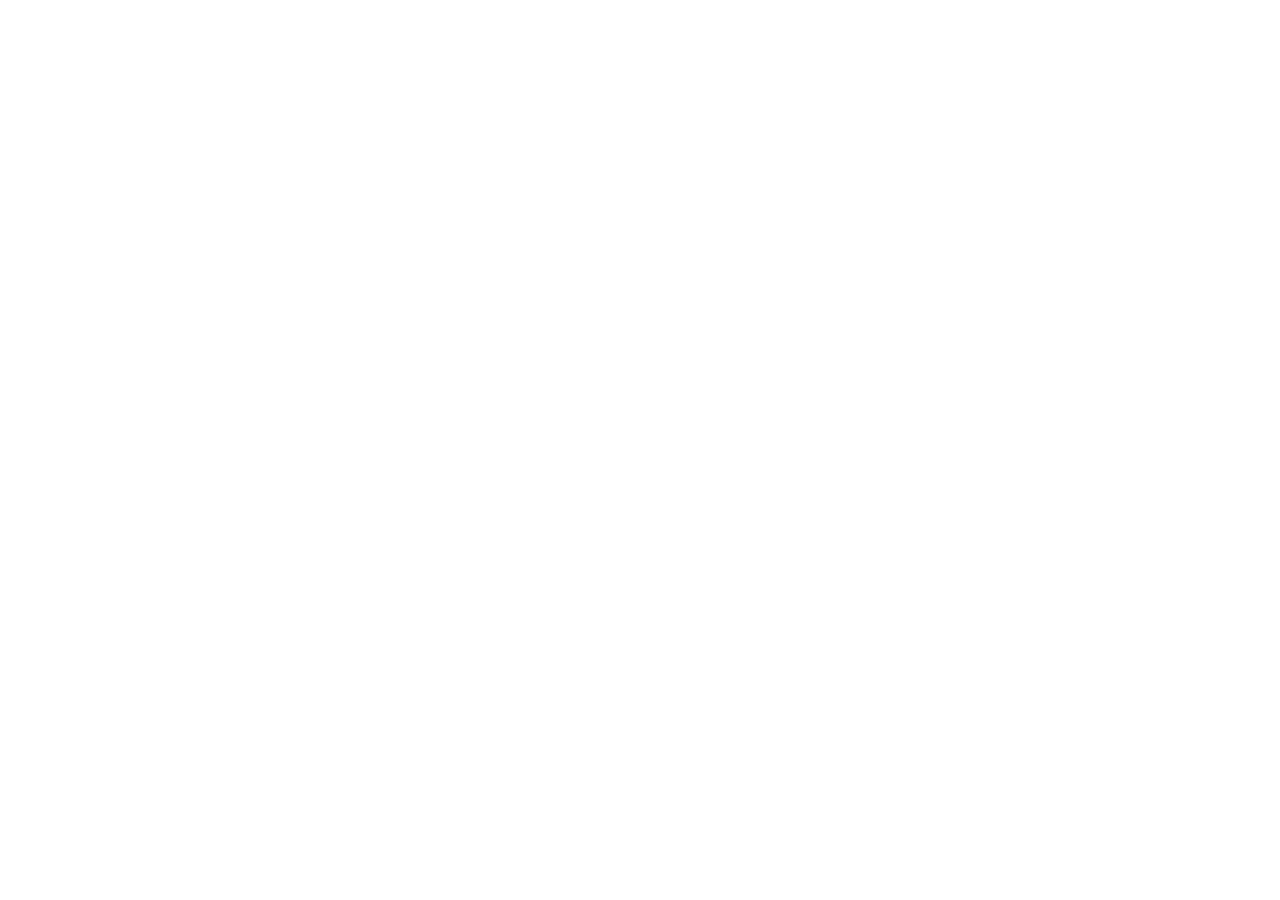
==== index.html @ 04c411e3 "fix map" ====
<!DOCTYPE html>
<html lang="fr">
  <head>
    <meta charset="utf-8" />
    <title>Simon Bernard | Pro</title>
    <meta name="description" content="Développeur fullstack" />
    <base href="https://simonbe94.github.io/pro/">    <meta name="viewport" content="width=device-width, initial-scale=1" />
    <link rel="icon" type="image/x-icon" href="favicon.ico" />
    <script src="https://maps.googleapis.com/maps/api/js?key=AIzaSyAAKLTeJOnmXxrXXEyYRirACzfYCrlgFrE&region=FR"></script>
  <link rel="stylesheet" href="styles.271c664fe2bf1aeb9c3e.css"></head>
  <body>
    <app-root></app-root>
  <script src="runtime-es2015.c9afb3256f2870e161de.js" type="module"></script><script src="runtime-es5.c9afb3256f2870e161de.js" nomodule defer></script><script src="polyfills-es5.85204f140cfdf7a36e0f.js" nomodule defer></script><script src="polyfills-es2015.4d3d5368690e354bde65.js" type="module"></script><script src="main-es2015.d804cc085b62e31d1607.js" type="module"></script><script src="main-es5.d804cc085b62e31d1607.js" nomodule defer></script></body>
</html>
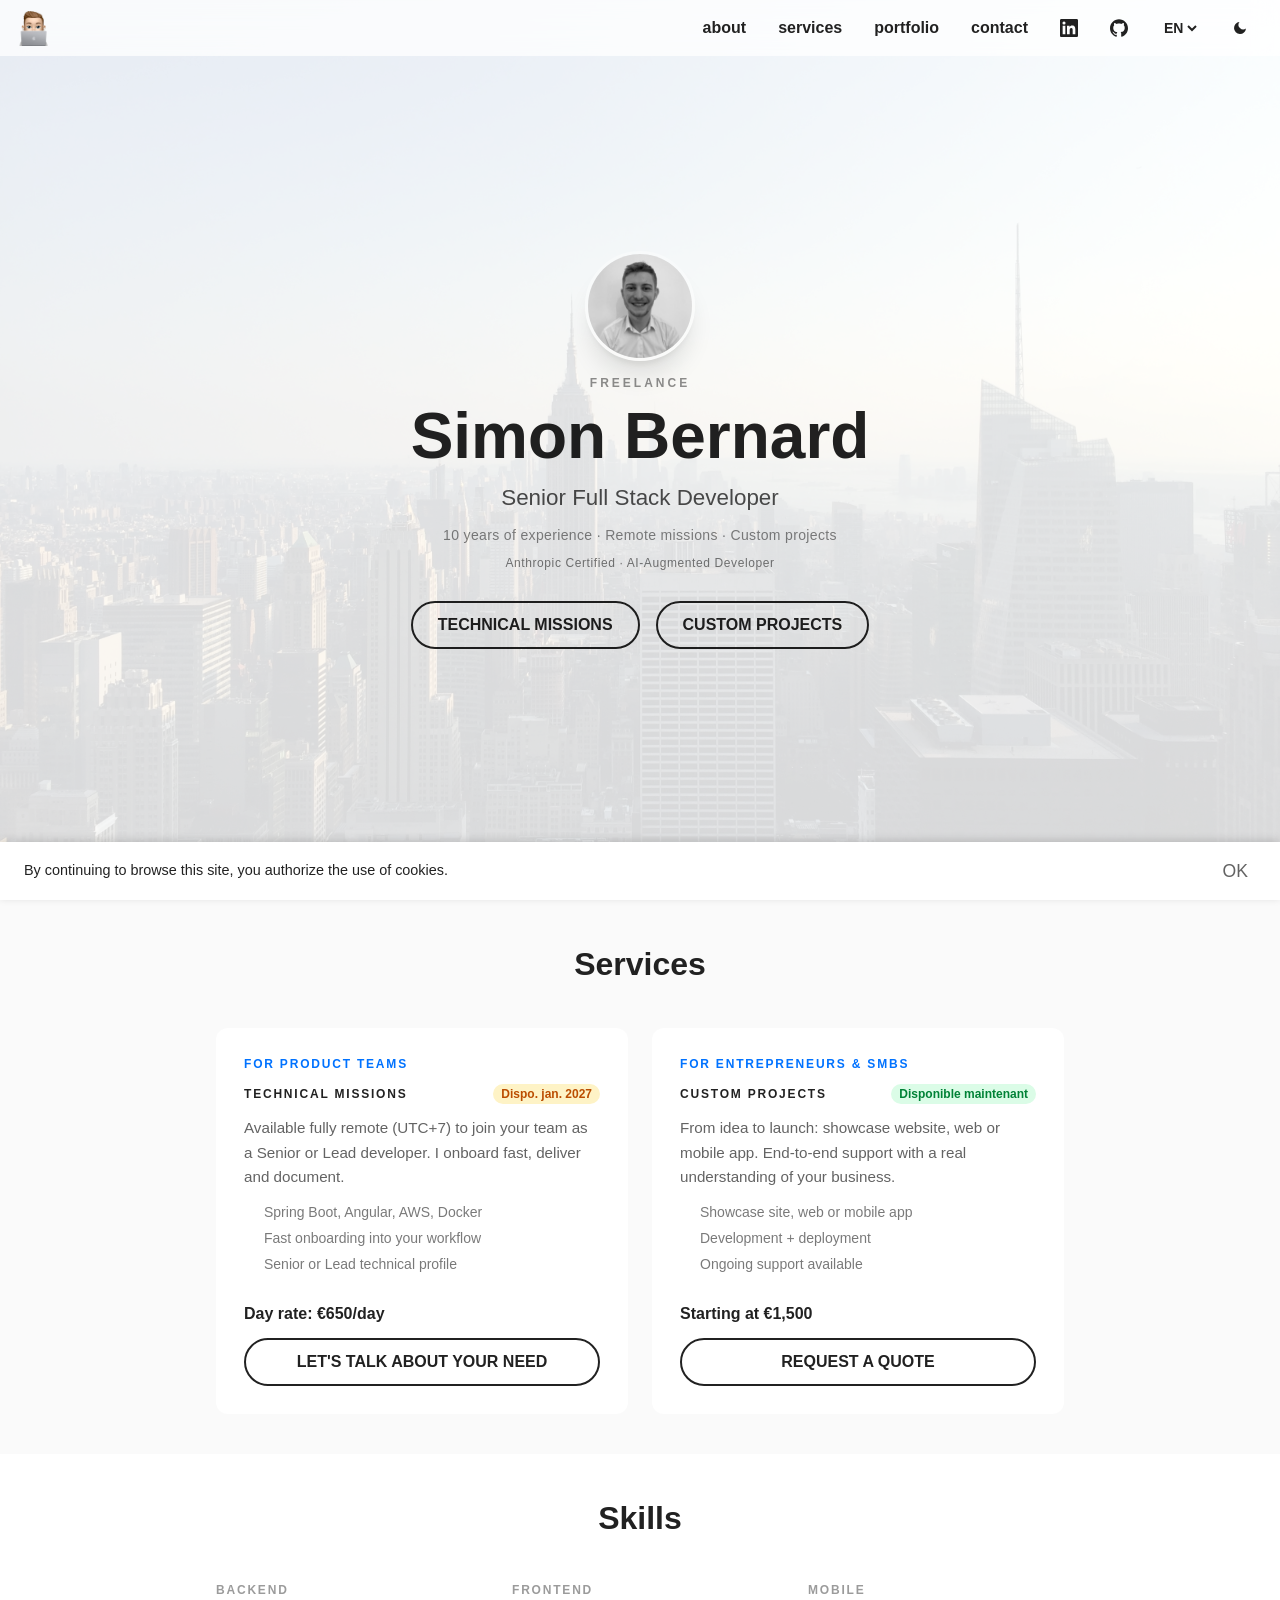
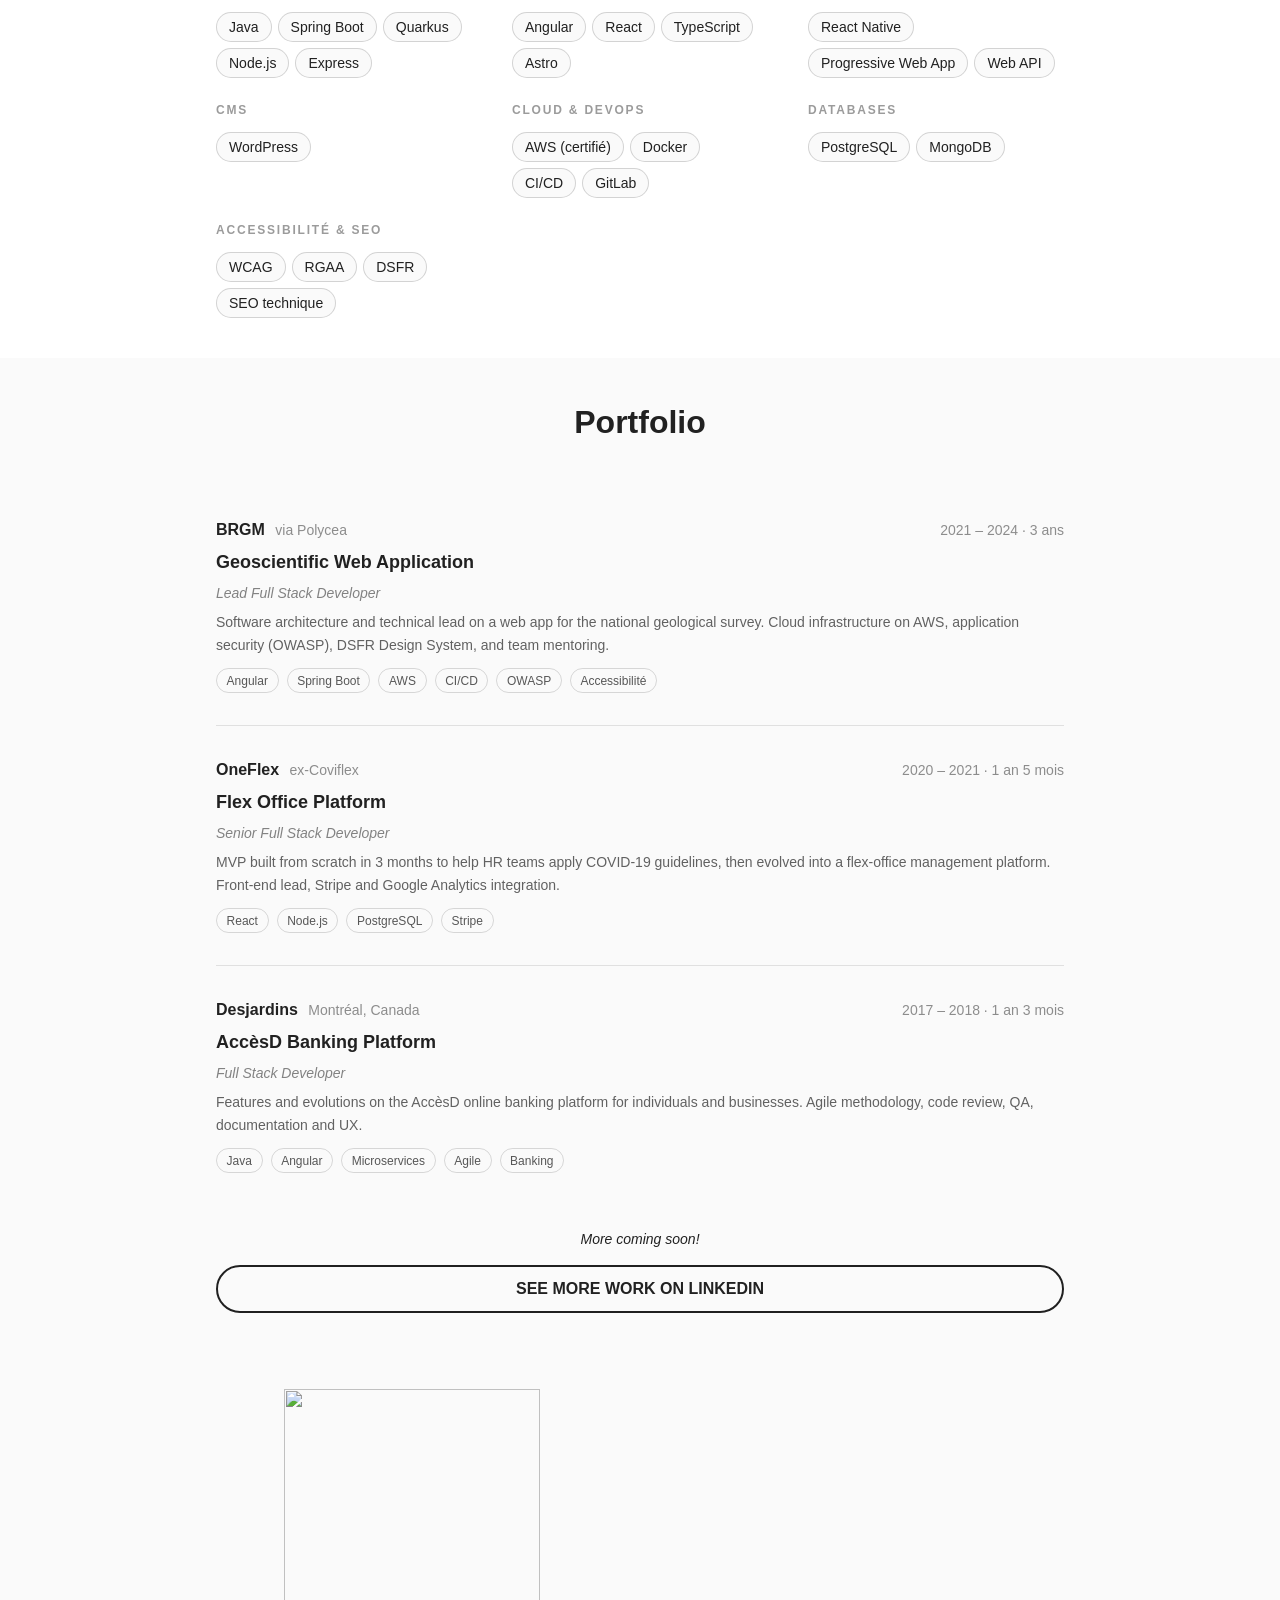
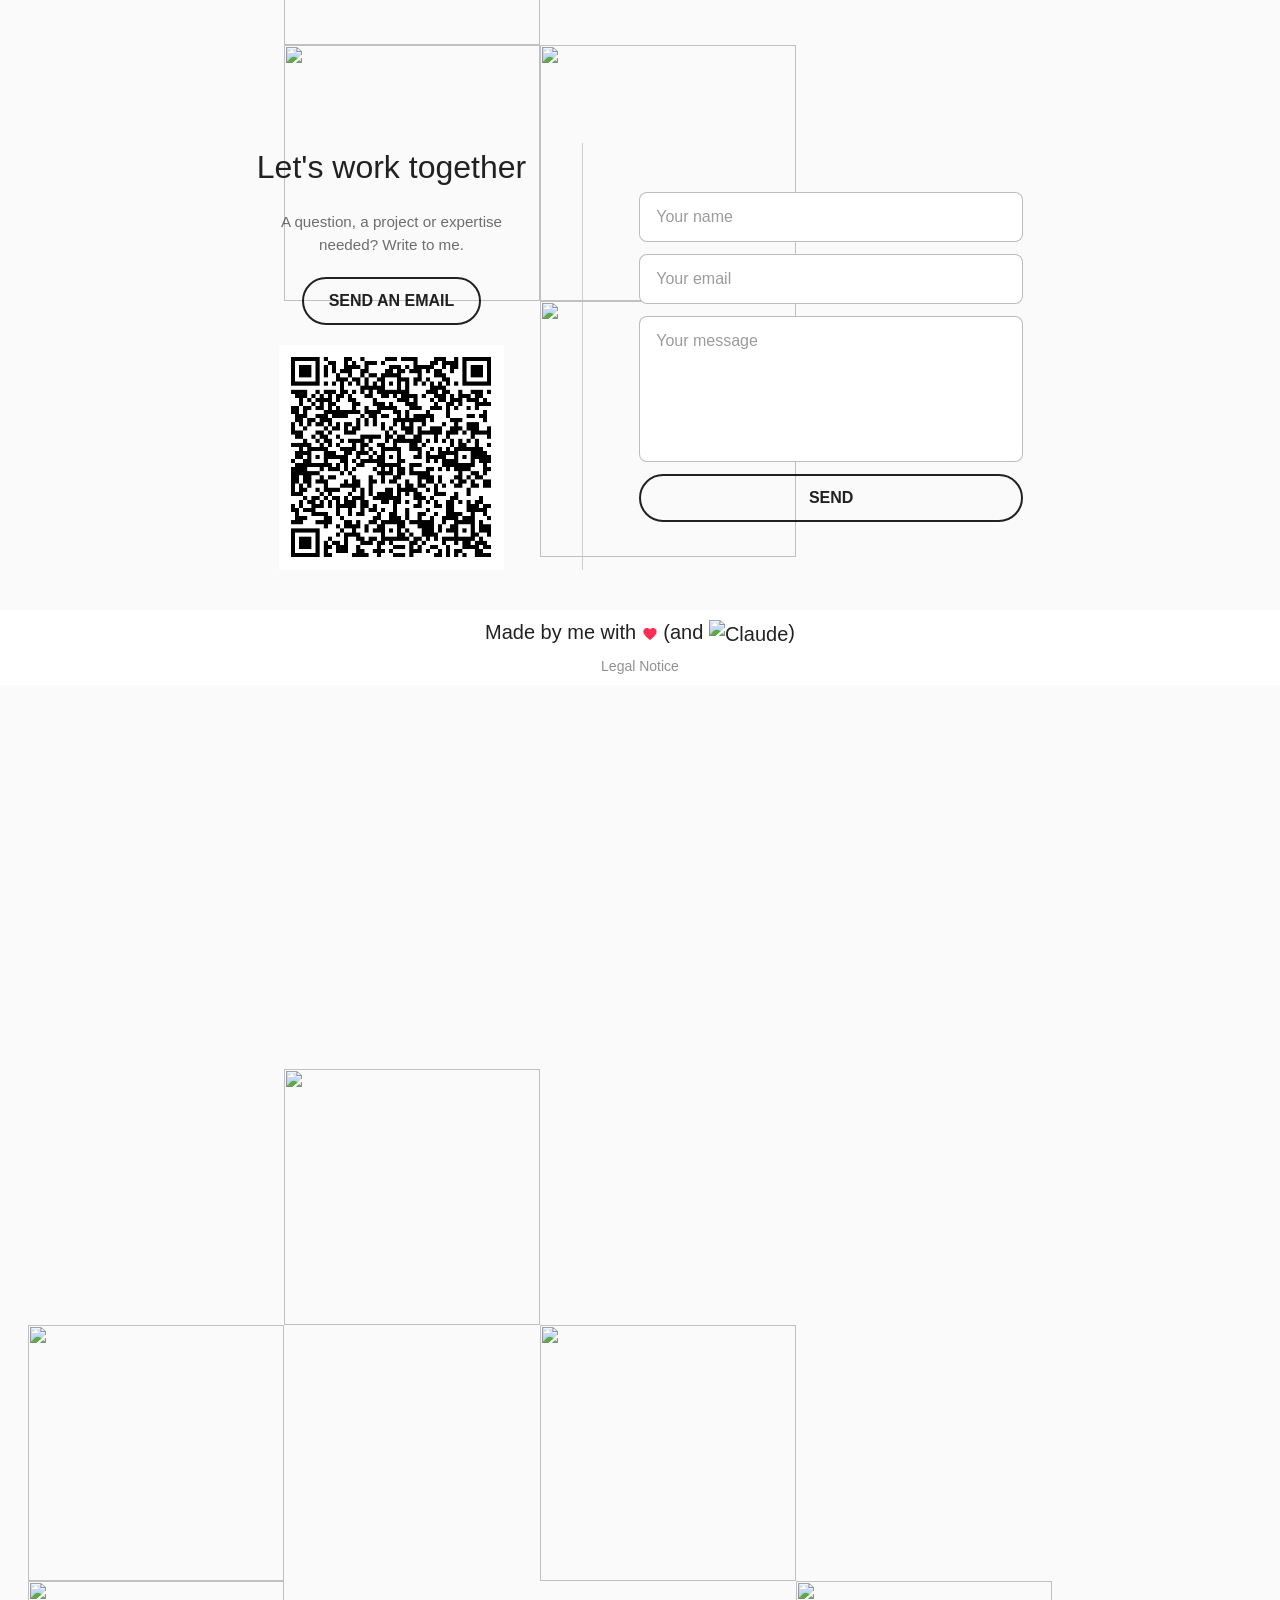
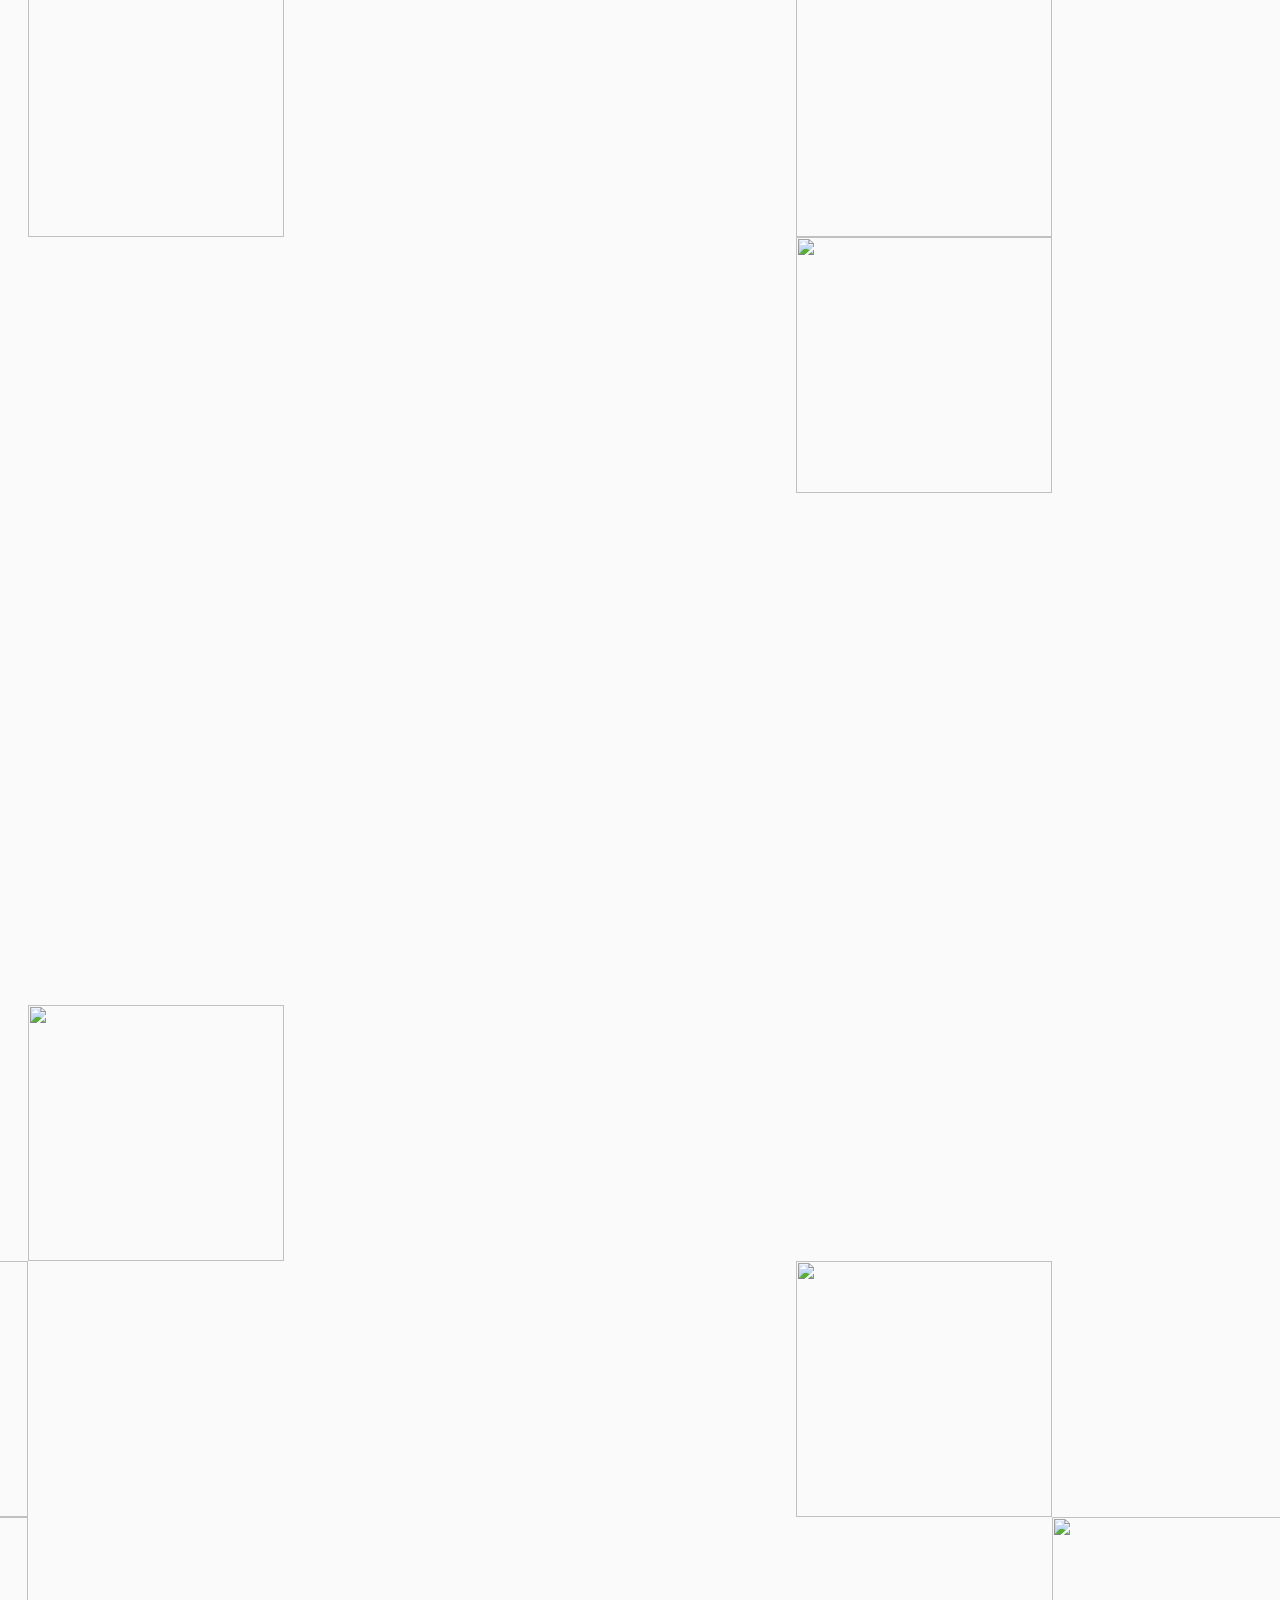
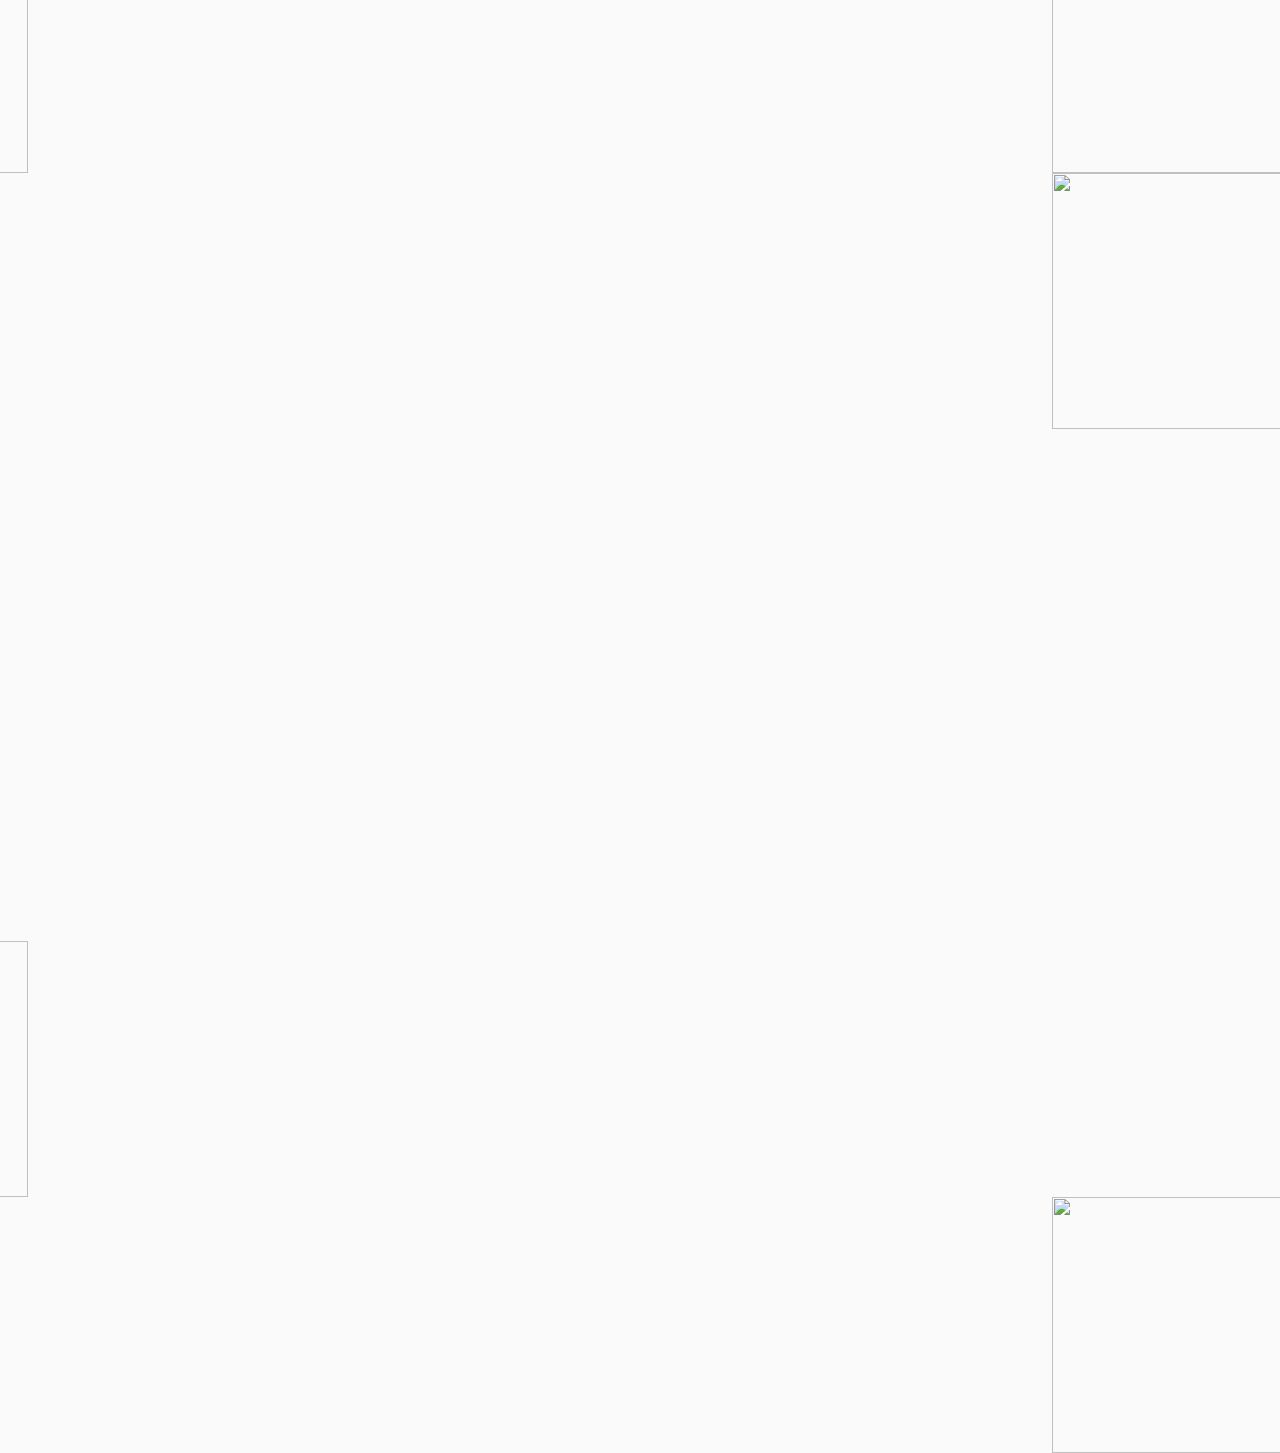
==== commit c0fd1fa3: "New version <3" ====
--- a/index.html
+++ b/index.html
@@ -1,14 +1,147 @@
-<!DOCTYPE html>
-<html lang="fr">
-  <head>
-    <meta charset="utf-8" />
-    <title>Simon Bernard | Pro</title>
-    <meta name="description" content="Développeur fullstack" />
-    <base href="https://simonbe94.github.io/pro/">    <meta name="viewport" content="width=device-width, initial-scale=1" />
-    <link rel="icon" type="image/x-icon" href="favicon.ico" />
-    <script src="https://maps.googleapis.com/maps/api/js?key=AIzaSyAAKLTeJOnmXxrXXEyYRirACzfYCrlgFrE&region=FR"></script>
-  <link rel="stylesheet" href="styles.271c664fe2bf1aeb9c3e.css"></head>
-  <body>
-    <app-root></app-root>
-  <script src="runtime-es2015.c9afb3256f2870e161de.js" type="module"></script><script src="runtime-es5.c9afb3256f2870e161de.js" nomodule defer></script><script src="polyfills-es5.85204f140cfdf7a36e0f.js" nomodule defer></script><script src="polyfills-es2015.4d3d5368690e354bde65.js" type="module"></script><script src="main-es2015.d804cc085b62e31d1607.js" type="module"></script><script src="main-es5.d804cc085b62e31d1607.js" nomodule defer></script></body>
-</html>
+<!DOCTYPE html><html lang="fr" data-theme="light"> <head><meta charset="UTF-8"><meta name="viewport" content="width=device-width, initial-scale=1"><link rel="icon" href="/me.png"><meta name="generator" content="Astro v6.1.8"><meta name="description" content="Simon Bernard — Développeur Full Stack Senior freelance. 10 ans d'expérience. Missions remote pour équipes produit et projets sur mesure pour TPE/PME."><meta name="keywords" content="développeur freelance, full stack, remote, Spring Boot, Angular, AWS, React, Node.js"><meta property="og:title" content="Simon Bernard — Développeur Full Stack Senior"><meta property="og:description" content="Missions techniques remote & projets sur mesure. 10 ans d'expérience."><meta property="og:type" content="website"><meta property="og:url" content="https://simnbernard.github.io"><meta property="og:image" content="https://simnbernard.github.io/og.png"><meta name="twitter:card" content="summary_large_image"><meta name="twitter:title" content="Simon Bernard — Développeur Full Stack Senior"><meta name="twitter:description" content="Missions techniques remote & projets sur mesure. 10 ans d'expérience."><meta name="twitter:image" content="https://simnbernard.github.io/og.png"><meta name="theme-color" content="#ffffff" media="(prefers-color-scheme: light)"><meta name="theme-color" content="#191919" media="(prefers-color-scheme: dark)"><link rel="canonical" href="https://simnbernard.github.io"><title>Simon Bernard — Développeur Full Stack Senior</title><link rel="preconnect" href="https://unpkg.com" crossorigin><link rel="preconnect" href="https://basemaps.cartocdn.com" crossorigin><link rel="preload" as="image" href="/img/bg-fr.jpeg" fetchpriority="high"><link rel="stylesheet" href="https://unpkg.com/leaflet@1.9.4/dist/leaflet.css"><script>
+      // Apply theme before first paint to avoid flash
+      (function () {
+        const saved = localStorage.getItem('theme');
+        const theme = saved || (window.matchMedia('(prefers-color-scheme: dark)').matches ? 'dark' : 'light');
+        document.documentElement.setAttribute('data-theme', theme);
+      })();
+    </script><link rel="stylesheet" href="/_astro/Footer.fmpgbMT5.css">
+<style>.hero-section[data-astro-cid-nlow4r3u]{width:100%;height:100vh;min-height:500px;background:url(/img/bg-fr.jpeg) no-repeat center center / cover}.bg-overlay[data-astro-cid-nlow4r3u]{background-color:#ffffffd6}[data-theme=dark] .bg-overlay[data-astro-cid-nlow4r3u]{background-color:#000000d6}[data-theme=pink] .bg-overlay[data-astro-cid-nlow4r3u]{background-color:#ff4081a6}.hero-name[data-astro-cid-nlow4r3u]{font-size:clamp(2.5rem,6vw,4rem);font-weight:700;line-height:1.1}.hero-title[data-astro-cid-nlow4r3u]{font-size:clamp(1.1rem,2.5vw,1.4rem)}.badge[data-astro-cid-gd3sksvt]{border:1.5px solid color-mix(in srgb,var(--color-text) 18%,transparent);transition:border-color .2s,color .2s}.badge[data-astro-cid-gd3sksvt]:hover{border-color:#0072ff;color:#0072ff}[data-theme=dark] .badge[data-astro-cid-gd3sksvt]:hover{border-color:#5cc8ff;color:#5cc8ff}.proj-row[data-astro-cid-vgdjpaah]{border-top:1px solid color-mix(in srgb,var(--color-text) 12%,transparent)}.proj-tag[data-astro-cid-vgdjpaah]{display:inline-block;padding:.15rem .6rem;border-radius:999px;font-size:.75rem;font-weight:500;border:1px solid color-mix(in srgb,var(--color-text) 22%,transparent);opacity:.75}.contact-input[data-astro-cid-sf65xnmu]{background-color:var(--color-secondary-bg);color:var(--color-text);border:1.5px solid color-mix(in srgb,var(--color-text) 30%,transparent);border-radius:.5rem;padding:.75rem 1rem;font-size:1rem;width:100%;transition:border-color .2s}.contact-input[data-astro-cid-sf65xnmu]:focus{outline:none;border-color:#0072ff}.contact-input[data-astro-cid-sf65xnmu]::placeholder{color:color-mix(in srgb,var(--color-text) 45%,transparent)}.separator[data-astro-cid-sf65xnmu]{background-color:color-mix(in srgb,var(--color-text) 20%,transparent)}.contact-subtitle[data-astro-cid-sf65xnmu]{margin:0;opacity:.65;font-size:.95rem;text-align:center;max-width:260px}.to-top-button[data-astro-cid-73562bqz]{display:none;position:fixed;bottom:50px;right:50px;width:50px;height:50px;padding:0;align-items:center;justify-content:center;z-index:999}.scroll-reveal{opacity:0;transform:translateY(22px);transition:opacity .5s ease,transform .5s ease}.scroll-reveal--visible{opacity:1;transform:translateY(0)}.scroll-reveal-delay-1{transition-delay:.08s}.scroll-reveal-delay-2{transition-delay:.16s}.scroll-reveal-delay-3{transition-delay:.24s}.scroll-reveal-delay-4{transition-delay:.32s}#cookie-banner[data-astro-cid-fzbxxtek]{position:fixed;bottom:0;left:0;right:0;background-color:var(--color-secondary-bg);color:var(--color-text);padding:12px 24px;display:flex;align-items:center;justify-content:space-between;gap:16px;z-index:200;box-shadow:0 -2px 8px #00000026;font-size:.9rem}#cookie-banner[data-astro-cid-fzbxxtek] p[data-astro-cid-fzbxxtek]{margin:0}#cookie-accept[data-astro-cid-fzbxxtek]{background:none;border:none;color:var(--color-text);cursor:pointer;font-size:1.1rem;flex-shrink:0;padding:4px 8px;opacity:.7;transition:opacity .15s}#cookie-accept[data-astro-cid-fzbxxtek]:hover{opacity:1}
+</style></head> <body>  <nav class="navbar-blur absolute top-0 left-0 right-0 z-50 px-4 py-2" data-astro-cid-5blmo7yk> <div class="flex flex-wrap items-center justify-between" data-astro-cid-5blmo7yk> <a href="/" class="inline-flex shrink-0" aria-label="Home" data-astro-cid-5blmo7yk> <img src="/me.png" width="35" height="35" alt="Logo" loading="lazy" data-astro-cid-5blmo7yk> </a> <div class="desktop-menu" style="display: none;" data-astro-cid-5blmo7yk> <ul class="flex flex-row items-center list-none m-0 p-0" data-astro-cid-5blmo7yk> <li data-astro-cid-5blmo7yk><a href="#about" class="nav-link" data-astro-cid-5blmo7yk><strong data-i18n="a" data-astro-cid-5blmo7yk>à propos</strong></a></li> <li data-astro-cid-5blmo7yk><a href="#services" class="nav-link" data-astro-cid-5blmo7yk><strong data-i18n="s" data-astro-cid-5blmo7yk>services</strong></a></li> <li data-astro-cid-5blmo7yk><a href="#realisations" class="nav-link" data-astro-cid-5blmo7yk><strong data-i18n="po" data-astro-cid-5blmo7yk>réalisations</strong></a></li> <li data-astro-cid-5blmo7yk><a href="#contact" class="nav-link" data-astro-cid-5blmo7yk><strong data-i18n="c" data-astro-cid-5blmo7yk>contact</strong></a></li> <li data-astro-cid-5blmo7yk> <a href="https://www.linkedin.com/in/simnbernard/" target="_blank" rel="noopener noreferrer" class="nav-link" title="LinkedIn" aria-label="LinkedIn" data-astro-cid-5blmo7yk> <svg width="18" height="18" viewBox="0 0 24 24" fill="currentColor" data-astro-cid-5blmo7yk> <path d="M20.447 20.452h-3.554v-5.569c0-1.328-.027-3.037-1.852-3.037-1.853 0-2.136 1.445-2.136 2.939v5.667H9.351V9h3.414v1.561h.046c.477-.9 1.637-1.85 3.37-1.85 3.601 0 4.267 2.37 4.267 5.455v6.286zM5.337 7.433a2.062 2.062 0 01-2.063-2.065 2.064 2.064 0 112.063 2.065zm1.782 13.019H3.555V9h3.564v11.452zM22.225 0H1.771C.792 0 0 .774 0 1.729v20.542C0 23.227.792 24 1.771 24h20.451C23.2 24 24 23.227 24 22.271V1.729C24 .774 23.2 0 22.222 0h.003z" data-astro-cid-5blmo7yk></path> </svg> </a> </li> <li data-astro-cid-5blmo7yk> <a href="https://github.com/simnbernard" target="_blank" rel="noopener noreferrer" class="nav-link" title="GitHub" aria-label="GitHub" data-astro-cid-5blmo7yk> <svg width="18" height="18" viewBox="0 0 24 24" fill="currentColor" data-astro-cid-5blmo7yk> <path d="M12 .297c-6.63 0-12 5.373-12 12 0 5.303 3.438 9.8 8.205 11.385.6.113.82-.258.82-.577 0-.285-.01-1.04-.015-2.04-3.338.724-4.042-1.61-4.042-1.61C4.422 18.07 3.633 17.7 3.633 17.7c-1.087-.744.084-.729.084-.729 1.205.084 1.838 1.236 1.838 1.236 1.07 1.835 2.809 1.305 3.495.998.108-.776.417-1.305.76-1.605-2.665-.3-5.466-1.332-5.466-5.93 0-1.31.465-2.38 1.235-3.22-.135-.303-.54-1.523.105-3.176 0 0 1.005-.322 3.3 1.23.96-.267 1.98-.399 3-.405 1.02.006 2.04.138 3 .405 2.28-1.552 3.285-1.23 3.285-1.23.645 1.653.24 2.873.12 3.176.765.84 1.23 1.91 1.23 3.22 0 4.61-2.805 5.625-5.475 5.92.42.36.81 1.096.81 2.22 0 1.606-.015 2.896-.015 3.286 0 .315.21.69.825.57C20.565 22.092 24 17.592 24 12.297c0-6.627-5.373-12-12-12" data-astro-cid-5blmo7yk></path> </svg> </a> </li> <li data-astro-cid-5blmo7yk> <div class="lang-select-wrap nav-link" data-i18n-title="cla" title="Changer la langue" data-astro-cid-5blmo7yk> <select id="lang-select-desktop" class="lang-select" aria-label="Changer la langue" data-astro-cid-5blmo7yk> <option value="fr" data-astro-cid-5blmo7yk>FR</option> <option value="en" data-astro-cid-5blmo7yk>EN</option> <!-- <option value="th">TH</option> --> </select> </div> </li> <li data-astro-cid-5blmo7yk> <button class="nav-link" onclick="window.toggleTheme()" data-i18n-title="ct" title="Changer le thème" data-astro-cid-5blmo7yk> <span id="icon-moon" data-astro-cid-5blmo7yk> <svg width="16" height="16" viewBox="0 0 24 24" fill="currentColor" data-astro-cid-5blmo7yk><path d="M21 12.79A9 9 0 1111.21 3 7 7 0 0021 12.79z" data-astro-cid-5blmo7yk></path></svg> </span> <span id="icon-sun" style="display:none;" data-astro-cid-5blmo7yk> <svg width="16" height="16" viewBox="0 0 24 24" fill="none" stroke="currentColor" stroke-width="2" data-astro-cid-5blmo7yk> <circle cx="12" cy="12" r="5" data-astro-cid-5blmo7yk></circle><line x1="12" y1="1" x2="12" y2="3" data-astro-cid-5blmo7yk></line><line x1="12" y1="21" x2="12" y2="23" data-astro-cid-5blmo7yk></line> <line x1="4.22" y1="4.22" x2="5.64" y2="5.64" data-astro-cid-5blmo7yk></line><line x1="18.36" y1="18.36" x2="19.78" y2="19.78" data-astro-cid-5blmo7yk></line> <line x1="1" y1="12" x2="3" y2="12" data-astro-cid-5blmo7yk></line><line x1="21" y1="12" x2="23" y2="12" data-astro-cid-5blmo7yk></line> <line x1="4.22" y1="19.78" x2="5.64" y2="18.36" data-astro-cid-5blmo7yk></line><line x1="18.36" y1="5.64" x2="19.78" y2="4.22" data-astro-cid-5blmo7yk></line> </svg> </span> </button> </li> </ul> </div> <button id="hamburger" class="hamburger-btn mobile-only" type="button" aria-label="Menu" aria-expanded="false" aria-controls="mobile-menu" data-astro-cid-5blmo7yk> <div class="hamburger-icon" data-astro-cid-5blmo7yk> <span class="bar" data-astro-cid-5blmo7yk></span> <span class="bar" data-astro-cid-5blmo7yk></span> <span class="bar" data-astro-cid-5blmo7yk></span> </div> </button> </div> <div id="mobile-menu" class="mobile-only overflow-hidden" style="display: none;" data-astro-cid-5blmo7yk> <ul class="list-none m-0 p-0 text-center" data-astro-cid-5blmo7yk> <li data-astro-cid-5blmo7yk><a href="#about" class="nav-link" data-astro-cid-5blmo7yk><strong data-i18n="a" data-astro-cid-5blmo7yk>à propos</strong></a></li> <li data-astro-cid-5blmo7yk><a href="#services" class="nav-link" data-astro-cid-5blmo7yk><strong data-i18n="s" data-astro-cid-5blmo7yk>services</strong></a></li> <li data-astro-cid-5blmo7yk><a href="#realisations" class="nav-link" data-astro-cid-5blmo7yk><strong data-i18n="po" data-astro-cid-5blmo7yk>réalisations</strong></a></li> <li data-astro-cid-5blmo7yk><a href="#contact" class="nav-link" data-astro-cid-5blmo7yk><strong data-i18n="c" data-astro-cid-5blmo7yk>contact</strong></a></li> <li data-astro-cid-5blmo7yk> <a href="https://www.linkedin.com/in/simnbernard/" target="_blank" rel="noopener noreferrer" class="nav-link" data-astro-cid-5blmo7yk> <strong data-astro-cid-5blmo7yk>Linkedin</strong> </a> </li> <li data-astro-cid-5blmo7yk> <a href="https://github.com/simnbernard" target="_blank" rel="noopener noreferrer" class="nav-link" data-astro-cid-5blmo7yk> <strong data-astro-cid-5blmo7yk>Github</strong> </a> </li> <li data-astro-cid-5blmo7yk> <div class="nav-link mobile-lang" data-astro-cid-5blmo7yk> <strong data-i18n="cla" data-astro-cid-5blmo7yk>changer la langue</strong> <div class="lang-select-wrap" data-astro-cid-5blmo7yk> <select id="lang-select-mobile" class="lang-select" aria-label="Changer la langue" data-astro-cid-5blmo7yk> <option value="fr" data-astro-cid-5blmo7yk>FR</option> <option value="en" data-astro-cid-5blmo7yk>EN</option> <!-- <option value="th">TH</option> --> </select> </div> </div> </li> <li data-astro-cid-5blmo7yk> <button class="nav-link" onclick="window.toggleTheme()" data-i18n-title="ct" aria-label="Changer le thème" data-astro-cid-5blmo7yk> <strong data-i18n="ct" data-astro-cid-5blmo7yk>changer le thème</strong> </button> </li> </ul> </div> </nav>  <script type="module">const o=document.getElementById("hamburger"),l=document.getElementById("mobile-menu");o?.addEventListener("click",()=>{const e=o.classList.toggle("open");o.setAttribute("aria-expanded",String(e)),l&&(l.style.display=e?"block":"none")});l?.querySelectorAll("a[href]").forEach(e=>{e.href.includes("#")&&e.addEventListener("click",()=>{o?.classList.remove("open"),l&&(l.style.display="none")})});function c(e){const n=document.getElementById("icon-moon"),t=document.getElementById("icon-sun");n&&(n.style.display=e==="dark"?"none":"inline"),t&&(t.style.display=e==="dark"?"inline":"none")}document.addEventListener("themechange",e=>{c(e.detail.theme)});function d(e){const n=document.getElementById("lang-select-desktop"),t=document.getElementById("lang-select-mobile");n&&(n.value=e),t&&(t.value=e)}document.querySelectorAll(".lang-select").forEach(e=>{e.addEventListener("change",()=>{window.applyLang(e.value)})});document.addEventListener("langchange",e=>{d(e.detail.lang)});document.addEventListener("DOMContentLoaded",()=>{c(localStorage.getItem("theme")||"light"),d(localStorage.getItem("lang")||"fr")});</script> <main> <section id="about" class="hero-section" data-astro-cid-nlow4r3u> <div class="bg-overlay full-size v-center" data-astro-cid-nlow4r3u> <div class="flex flex-col items-center text-center max-w-2xl px-6 gap-2.5" data-astro-cid-nlow4r3u> <img src="/img/photo.jpg" alt="Simon Bernard" class="rounded-full object-cover grayscale shadow-xl mb-1 w-[110px] h-[110px] border-[3px] border-white/35" loading="eager" data-astro-cid-nlow4r3u> <p class="m-0 text-xs font-semibold tracking-[0.25em] uppercase opacity-50" data-astro-cid-nlow4r3u>Freelance</p> <h1 class="hero-name m-0" data-astro-cid-nlow4r3u>Simon Bernard</h1> <h2 class="m-0 font-normal opacity-80 hero-title" data-i18n="h-title" data-astro-cid-nlow4r3u>Développeur Full Stack Senior</h2> <p class="m-0 text-sm opacity-55 tracking-wide" data-i18n="h-tagline" data-astro-cid-nlow4r3u>10 ans d'expérience · Missions remote · Projets sur mesure</p> <p class="m-0 text-xs opacity-60 tracking-wider font-medium" data-i18n="h-anthropic" data-astro-cid-nlow4r3u>Certifié Anthropic · AI-Augmented Developer</p> <!-- THAILAND: Uncomment the line below when relocated --> <!-- <p class="m-0 text-sm opacity-65" data-i18n="h-location">📍 Bangkok · UTC+7 · Disponible pour clients Europe & Asie</p> --> <div class="flex gap-4 mt-5 flex-wrap justify-center" data-astro-cid-nlow4r3u> <a href="#services" class="primary-btn no-underline" data-i18n="h-cta1" data-astro-cid-nlow4r3u>Mission technique</a> <a href="#services" class="primary-btn no-underline" data-i18n="h-cta2" data-astro-cid-nlow4r3u>Projet sur mesure</a> </div> </div> </div> </section> <section id="services" class="primary-bg py-10"> <div class="max-w-4xl mx-auto px-6"> <h2 class="text-[2rem] font-semibold text-center mb-10 scroll-reveal" data-i18n="sv-title">Services</h2> <div class="grid grid-cols-1 md:grid-cols-2 gap-6"> <div class="scroll-reveal scroll-reveal-delay-1 secondary-bg rounded-xl p-7 flex flex-col gap-3"> <p class="m-0 text-xs font-bold tracking-[0.15em] uppercase text-[#0072ff]" data-i18n="sv-sub1">Pour les équipes produit</p> <div class="flex items-center justify-between gap-2"> <h3 class="m-0 text-xs font-bold tracking-[0.15em] uppercase" data-i18n="sv-t1">Missions techniques</h3> <span class="text-xs font-semibold px-2 py-0.5 rounded-full bg-amber-100 text-amber-700 dark:bg-amber-900/30 dark:text-amber-400 whitespace-nowrap" data-i18n="sv-avail1">Dispo. jan. 2027</span> </div> <p class="m-0 opacity-70 leading-relaxed text-[0.95rem]" data-i18n="sv-d1">Disponible en full remote (UTC+7) pour rejoindre votre équipe en tant que développeur Senior ou Lead. Je m'intègre rapidement, je livre et je documente.</p> <ul class="m-0 pl-5 flex flex-col gap-1.5 opacity-60 text-sm flex-1"> <li data-i18n="sv-l1a">Spring Boot, Angular, AWS, Docker</li> <li data-i18n="sv-l1b">Intégration rapide dans votre workflow</li> <li data-i18n="sv-l1c">Profil Senior ou Lead technique</li> </ul> <div class="flex flex-col gap-3 pt-4 mt-auto"> <p class="m-0 font-semibold" data-i18n="sv-tjm">TJM : 650 €/jour</p> <a href="#contact" class="primary-btn block text-center no-underline" data-i18n="sv-btn1">Parlons de votre besoin</a> </div> </div> <div class="scroll-reveal scroll-reveal-delay-2 secondary-bg rounded-xl p-7 flex flex-col gap-3"> <p class="m-0 text-xs font-bold tracking-[0.15em] uppercase text-[#0072ff]" data-i18n="sv-sub2">Pour les entrepreneurs & TPE/PME</p> <div class="flex items-center justify-between gap-2"> <h3 class="m-0 text-xs font-bold tracking-[0.15em] uppercase" data-i18n="sv-t2">Projets sur mesure</h3> <span class="text-xs font-semibold px-2 py-0.5 rounded-full bg-green-100 text-green-700 dark:bg-green-900/30 dark:text-green-400 whitespace-nowrap" data-i18n="sv-avail2">Disponible maintenant</span> </div> <p class="m-0 opacity-70 leading-relaxed text-[0.95rem]" data-i18n="sv-d2">De l'idée à la mise en ligne : site vitrine, application web ou mobile. Accompagnement de bout en bout avec une vraie compréhension de vos enjeux.</p> <ul class="m-0 pl-5 flex flex-col gap-1.5 opacity-60 text-sm flex-1"> <li data-i18n="sv-l2a">Site vitrine, app web ou mobile</li> <li data-i18n="sv-l2b">Développement + déploiement</li> <li data-i18n="sv-l2c">Suivi et maintenance possibles</li> </ul> <div class="flex flex-col gap-3 pt-4 mt-auto"> <p class="m-0 font-semibold" data-i18n="sv-from">À partir de 1 500 €</p> <a href="#contact" class="primary-btn block text-center no-underline" data-i18n="sv-btn2">Demander un devis</a> </div> </div> </div> </div> </section> <section id="competences" class="secondary-bg py-10" data-astro-cid-gd3sksvt> <div class="max-w-4xl mx-auto px-6" data-astro-cid-gd3sksvt> <h2 class="text-[2rem] font-semibold text-center mb-10 scroll-reveal" data-i18n="sk-title" data-astro-cid-gd3sksvt>
+Compétences
+</h2> <div class="grid grid-cols-2 md:grid-cols-3 gap-x-10 gap-y-6" data-astro-cid-gd3sksvt> <div class="scroll-reveal scroll-reveal-delay-1 flex flex-col gap-3.5" data-astro-cid-gd3sksvt> <h3 class="m-0 text-xs font-bold tracking-[0.15em] uppercase opacity-45" data-i18n="sk-backend" data-astro-cid-gd3sksvt> Backend </h3> <div class="flex flex-wrap gap-1.5" data-astro-cid-gd3sksvt> <span class="badge px-3 py-1 rounded-full text-sm font-medium primary-bg" data-astro-cid-gd3sksvt> Java </span><span class="badge px-3 py-1 rounded-full text-sm font-medium primary-bg" data-astro-cid-gd3sksvt> Spring Boot </span><span class="badge px-3 py-1 rounded-full text-sm font-medium primary-bg" data-astro-cid-gd3sksvt> Quarkus </span><span class="badge px-3 py-1 rounded-full text-sm font-medium primary-bg" data-astro-cid-gd3sksvt> Node.js </span><span class="badge px-3 py-1 rounded-full text-sm font-medium primary-bg" data-astro-cid-gd3sksvt> Express </span> </div> </div><div class="scroll-reveal scroll-reveal-delay-2 flex flex-col gap-3.5" data-astro-cid-gd3sksvt> <h3 class="m-0 text-xs font-bold tracking-[0.15em] uppercase opacity-45" data-i18n="sk-frontend" data-astro-cid-gd3sksvt> Frontend </h3> <div class="flex flex-wrap gap-1.5" data-astro-cid-gd3sksvt> <span class="badge px-3 py-1 rounded-full text-sm font-medium primary-bg" data-astro-cid-gd3sksvt> Angular </span><span class="badge px-3 py-1 rounded-full text-sm font-medium primary-bg" data-astro-cid-gd3sksvt> React </span><span class="badge px-3 py-1 rounded-full text-sm font-medium primary-bg" data-astro-cid-gd3sksvt> TypeScript </span><span class="badge px-3 py-1 rounded-full text-sm font-medium primary-bg" data-astro-cid-gd3sksvt> Astro </span> </div> </div><div class="scroll-reveal scroll-reveal-delay-3 flex flex-col gap-3.5" data-astro-cid-gd3sksvt> <h3 class="m-0 text-xs font-bold tracking-[0.15em] uppercase opacity-45" data-i18n="sk-mobile" data-astro-cid-gd3sksvt> Mobile </h3> <div class="flex flex-wrap gap-1.5" data-astro-cid-gd3sksvt> <span class="badge px-3 py-1 rounded-full text-sm font-medium primary-bg" data-astro-cid-gd3sksvt> React Native </span><span class="badge px-3 py-1 rounded-full text-sm font-medium primary-bg" data-astro-cid-gd3sksvt> Progressive Web App </span><span class="badge px-3 py-1 rounded-full text-sm font-medium primary-bg" data-astro-cid-gd3sksvt> Web API </span> </div> </div><div class="scroll-reveal scroll-reveal-delay-4 flex flex-col gap-3.5" data-astro-cid-gd3sksvt> <h3 class="m-0 text-xs font-bold tracking-[0.15em] uppercase opacity-45" data-i18n="sk-cms" data-astro-cid-gd3sksvt> CMS </h3> <div class="flex flex-wrap gap-1.5" data-astro-cid-gd3sksvt> <span class="badge px-3 py-1 rounded-full text-sm font-medium primary-bg" data-astro-cid-gd3sksvt> WordPress </span> </div> </div><div class="scroll-reveal scroll-reveal-delay-1 flex flex-col gap-3.5" data-astro-cid-gd3sksvt> <h3 class="m-0 text-xs font-bold tracking-[0.15em] uppercase opacity-45" data-i18n="sk-cloud" data-astro-cid-gd3sksvt> Cloud &amp; DevOps </h3> <div class="flex flex-wrap gap-1.5" data-astro-cid-gd3sksvt> <span class="badge px-3 py-1 rounded-full text-sm font-medium primary-bg" data-astro-cid-gd3sksvt> AWS (certifié) </span><span class="badge px-3 py-1 rounded-full text-sm font-medium primary-bg" data-astro-cid-gd3sksvt> Docker </span><span class="badge px-3 py-1 rounded-full text-sm font-medium primary-bg" data-astro-cid-gd3sksvt> CI/CD </span><span class="badge px-3 py-1 rounded-full text-sm font-medium primary-bg" data-astro-cid-gd3sksvt> GitLab </span> </div> </div><div class="scroll-reveal scroll-reveal-delay-2 flex flex-col gap-3.5" data-astro-cid-gd3sksvt> <h3 class="m-0 text-xs font-bold tracking-[0.15em] uppercase opacity-45" data-i18n="sk-db" data-astro-cid-gd3sksvt> Bases de données </h3> <div class="flex flex-wrap gap-1.5" data-astro-cid-gd3sksvt> <span class="badge px-3 py-1 rounded-full text-sm font-medium primary-bg" data-astro-cid-gd3sksvt> PostgreSQL </span><span class="badge px-3 py-1 rounded-full text-sm font-medium primary-bg" data-astro-cid-gd3sksvt> MongoDB </span> </div> </div><div class="scroll-reveal scroll-reveal-delay-3 flex flex-col gap-3.5" data-astro-cid-gd3sksvt> <h3 class="m-0 text-xs font-bold tracking-[0.15em] uppercase opacity-45" data-i18n="sk-a11y" data-astro-cid-gd3sksvt> Accessibilité &amp; SEO </h3> <div class="flex flex-wrap gap-1.5" data-astro-cid-gd3sksvt> <span class="badge px-3 py-1 rounded-full text-sm font-medium primary-bg" data-astro-cid-gd3sksvt> WCAG </span><span class="badge px-3 py-1 rounded-full text-sm font-medium primary-bg" data-astro-cid-gd3sksvt> RGAA </span><span class="badge px-3 py-1 rounded-full text-sm font-medium primary-bg" data-astro-cid-gd3sksvt> DSFR </span><span class="badge px-3 py-1 rounded-full text-sm font-medium primary-bg" data-astro-cid-gd3sksvt> SEO technique </span> </div> </div> </div> </div> </section> <section id="realisations" class="primary-bg py-10" data-astro-cid-vgdjpaah> <div class="max-w-4xl mx-auto px-6" data-astro-cid-vgdjpaah> <h2 class="text-[2rem] font-semibold text-center mb-10 scroll-reveal" data-i18n="rl-title" data-astro-cid-vgdjpaah>
+Réalisations
+</h2> <div class="flex flex-col" data-astro-cid-vgdjpaah> <div class="scroll-reveal scroll-reveal-delay-1 flex flex-col gap-2 py-8" data-astro-cid-vgdjpaah> <div class="flex flex-wrap items-baseline justify-between gap-x-4 gap-y-1" data-astro-cid-vgdjpaah> <p class="m-0 font-semibold" data-astro-cid-vgdjpaah> BRGM <span class="font-normal text-sm opacity-50 ml-1.5" data-astro-cid-vgdjpaah> via Polycea </span> </p> <span class="text-sm opacity-50" data-astro-cid-vgdjpaah>2021 – 2024 · 3 ans</span> </div> <h3 class="m-0 text-lg font-semibold leading-snug" data-i18n="rl-brgm-title" data-astro-cid-vgdjpaah> Application WEB réglementaire géoscientifique </h3> <p class="m-0 text-sm opacity-55 italic" data-i18n="rl-lead" data-astro-cid-vgdjpaah> Lead Développeur Full Stack </p> <p class="m-0 text-sm leading-relaxed opacity-70" data-i18n="rl-brgm-desc" data-astro-cid-vgdjpaah> Architecture et lead technique d&#39;une application WEB pour le service géologique national. Conception logicielle, infrastructure AWS, sécurité applicative (OWASP), conformité réglementaire, accessibilité RGAA/DSFR et encadrement d&#39;équipe. </p> <div class="flex flex-wrap gap-2 mt-1" data-astro-cid-vgdjpaah> <span class="proj-tag" data-astro-cid-vgdjpaah>Angular</span><span class="proj-tag" data-astro-cid-vgdjpaah>Spring Boot</span><span class="proj-tag" data-astro-cid-vgdjpaah>AWS</span><span class="proj-tag" data-astro-cid-vgdjpaah>CI/CD</span><span class="proj-tag" data-astro-cid-vgdjpaah>OWASP</span><span class="proj-tag" data-astro-cid-vgdjpaah>Accessibilité</span> </div> </div><div class="scroll-reveal scroll-reveal-delay-2 flex flex-col gap-2 py-8 proj-row" data-astro-cid-vgdjpaah> <div class="flex flex-wrap items-baseline justify-between gap-x-4 gap-y-1" data-astro-cid-vgdjpaah> <p class="m-0 font-semibold" data-astro-cid-vgdjpaah> OneFlex <span class="font-normal text-sm opacity-50 ml-1.5" data-astro-cid-vgdjpaah> ex-Coviflex </span> </p> <span class="text-sm opacity-50" data-astro-cid-vgdjpaah>2020 – 2021 · 1 an 5 mois</span> </div> <h3 class="m-0 text-lg font-semibold leading-snug" data-i18n="rl-oneflex-title" data-astro-cid-vgdjpaah> Plateforme de flexoffice </h3> <p class="m-0 text-sm opacity-55 italic" data-i18n="rl-senior" data-astro-cid-vgdjpaah> Développeur Full Stack Senior </p> <p class="m-0 text-sm leading-relaxed opacity-70" data-i18n="rl-oneflex-desc" data-astro-cid-vgdjpaah> Création from scratch d&#39;un MVP en 3 mois pour aider les RH durant la crise COVID-19, puis évolution vers une plateforme de gestion de flexoffice. Référent front-end, intégration Stripe et Google Analytics. </p> <div class="flex flex-wrap gap-2 mt-1" data-astro-cid-vgdjpaah> <span class="proj-tag" data-astro-cid-vgdjpaah>React</span><span class="proj-tag" data-astro-cid-vgdjpaah>Node.js</span><span class="proj-tag" data-astro-cid-vgdjpaah>PostgreSQL</span><span class="proj-tag" data-astro-cid-vgdjpaah>Stripe</span> </div> </div><div class="scroll-reveal scroll-reveal-delay-3 flex flex-col gap-2 py-8 proj-row" data-astro-cid-vgdjpaah> <div class="flex flex-wrap items-baseline justify-between gap-x-4 gap-y-1" data-astro-cid-vgdjpaah> <p class="m-0 font-semibold" data-astro-cid-vgdjpaah> Desjardins <span class="font-normal text-sm opacity-50 ml-1.5" data-astro-cid-vgdjpaah> Montréal, Canada </span> </p> <span class="text-sm opacity-50" data-astro-cid-vgdjpaah>2017 – 2018 · 1 an 3 mois</span> </div> <h3 class="m-0 text-lg font-semibold leading-snug" data-i18n="rl-desjardins-title" data-astro-cid-vgdjpaah> Plateforme bancaire AccèsD </h3> <p class="m-0 text-sm opacity-55 italic" data-i18n="rl-dev" data-astro-cid-vgdjpaah> Développeur Full Stack </p> <p class="m-0 text-sm leading-relaxed opacity-70" data-i18n="rl-desjardins-desc" data-astro-cid-vgdjpaah> Développements et évolutions sur la plateforme &quot;offre en ligne&quot; pour particuliers et affaires. Méthodologie agile, code review, QA, documentation et ergonomie. </p> <div class="flex flex-wrap gap-2 mt-1" data-astro-cid-vgdjpaah> <span class="proj-tag" data-astro-cid-vgdjpaah>Java</span><span class="proj-tag" data-astro-cid-vgdjpaah>Angular</span><span class="proj-tag" data-astro-cid-vgdjpaah>Microservices</span><span class="proj-tag" data-astro-cid-vgdjpaah>Agile</span><span class="proj-tag" data-astro-cid-vgdjpaah>Banking</span> </div> </div> </div> <p class="text-center text-sm opacity-50 mt-6 mb-4 italic scroll-reveal" data-i18n="rl-more" data-astro-cid-vgdjpaah>Plus à venir !</p> <a href="https://www.linkedin.com/in/simnbernard/" target="_blank" rel="noopener noreferrer" class="primary-btn block text-center no-underline scroll-reveal" data-i18n="rl-linkedin" data-astro-cid-vgdjpaah>Voir plus de réalisations sur LinkedIn</a> </div> </section> <div class="full-size-350"> <div id="map" class="full-size" role="application" aria-label="Carte de localisation — Paris, France"></div> </div> <script type="module" src="/_astro/MapSection.astro_astro_type_script_index_0_lang.BtHloCbE.js"></script> <section id="contact" class="primary-bg w-full py-10 flex justify-center items-center" data-astro-cid-sf65xnmu> <div class="flex flex-col md:flex-row items-center justify-center gap-10 md:gap-14 w-full max-w-4xl px-6" data-astro-cid-sf65xnmu> <div class="direction-c gap-5 scroll-reveal scroll-reveal-delay-1" data-astro-cid-sf65xnmu> <h2 class="m-0 text-[2rem] font-medium text-center" data-i18n="c1" data-astro-cid-sf65xnmu>Travaillons ensemble</h2> <p class="contact-subtitle" data-i18n="c-sub" data-astro-cid-sf65xnmu>Une question, un projet ou un besoin d'expertise ? Écrivez-moi.</p> <!-- THAILAND: Uncomment when relocated --> <!-- <p class="contact-location">📍 Bangkok · UTC+7 · Disponible pour clients Europe & Asie</p> --> <button class="primary-btn" onclick="window.location.href='mailto:pro.simonbe@gmail.com'" data-i18n="cm" data-astro-cid-sf65xnmu>
+Envoyer un email
+</button> <div class="square-225 secondary-bg" data-astro-cid-sf65xnmu> <img id="qr-light" src="/img/qr.png" width="200" alt="QR code contact" loading="lazy" data-astro-cid-sf65xnmu> <img id="qr-dark" src="/img/qr_w.png" width="200" alt="QR code contact" loading="lazy" style="display:none;" data-astro-cid-sf65xnmu> </div> </div> <div class="w-full md:w-px md:self-stretch h-px md:h-auto separator" data-astro-cid-sf65xnmu></div> <form id="contact-form" action="https://formspree.io/f/xgorljvz" method="POST" class="flex flex-col gap-3 w-full md:w-96 shrink-0 scroll-reveal scroll-reveal-delay-2" data-astro-cid-sf65xnmu> <label for="cf-name" class="sr-only" data-i18n="ph-name" data-astro-cid-sf65xnmu>Votre nom</label> <input type="text" name="name" id="cf-name" data-i18n-placeholder="ph-name" placeholder="Votre nom" required autocomplete="name" class="contact-input" data-astro-cid-sf65xnmu> <label for="cf-email" class="sr-only" data-i18n="ph-email" data-astro-cid-sf65xnmu>Votre email</label> <input type="email" name="email" id="cf-email" data-i18n-placeholder="ph-email" placeholder="Votre email" required autocomplete="email" class="contact-input" data-astro-cid-sf65xnmu> <label for="cf-message" class="sr-only" data-i18n="ph-message" data-astro-cid-sf65xnmu>Votre message</label> <textarea name="message" id="cf-message" data-i18n-placeholder="ph-message" placeholder="Votre message" rows="5" required class="contact-input resize-none" data-astro-cid-sf65xnmu></textarea> <button type="submit" id="cf-submit" class="primary-btn" data-i18n="cf-send" data-astro-cid-sf65xnmu>
+Envoyer
+</button> <p id="cf-success" class="hidden text-center text-sm text-green-600 dark:text-green-400" data-i18n="cf-ok" data-astro-cid-sf65xnmu>
+Message envoyé !
+</p> <p id="cf-error" class="hidden text-center text-sm text-red-500" data-i18n="cf-err" data-astro-cid-sf65xnmu>
+Une erreur est survenue.
+</p> </form> </div> </section>  <script type="module">function i(e){const s=document.getElementById("qr-light"),d=document.getElementById("qr-dark");!s||!d||(e==="light"?(s.style.display="block",d.style.display="none"):(s.style.display="none",d.style.display="block"))}document.addEventListener("themechange",e=>{i(e.detail.theme)});document.addEventListener("DOMContentLoaded",()=>{i(localStorage.getItem("theme")||"light")});const t=document.getElementById("contact-form"),n=document.getElementById("cf-submit"),c=document.getElementById("cf-success"),a=document.getElementById("cf-error");t?.addEventListener("submit",async e=>{if(e.preventDefault(),!(!n||!t)){n.disabled=!0;try{(await fetch(t.action,{method:"POST",body:new FormData(t),headers:{Accept:"application/json"}})).ok?(t.reset(),c?.classList.remove("hidden"),a?.classList.add("hidden")):(a?.classList.remove("hidden"),c?.classList.add("hidden"))}catch{a?.classList.remove("hidden"),c?.classList.add("hidden")}finally{n.disabled=!1}}});</script> <footer class="full-size-75 v-center secondary-bg flex-col gap-2" data-astro-cid-sz7xmlte> <p class="m-0 text-xl font-medium" data-astro-cid-sz7xmlte>
+Made by me with
+<svg class="inline align-middle" width="16" height="16" viewBox="0 0 24 24" class="fill-pink-500" fill="#ff2d55" aria-hidden="true" data-astro-cid-sz7xmlte> <path d="M12 21.35l-1.45-1.32C5.4 15.36 2 12.28 2 8.5 2 5.42 4.42 3 7.5 3c1.74 0 3.41.81 4.5 2.09C13.09 3.81 14.76 3 16.5 3 19.58 3 22 5.42 22 8.5c0 3.78-3.4 6.86-8.55 11.54L12 21.35z" data-astro-cid-sz7xmlte></path> </svg>
+(and <img src="/img/claude.svg" width="16" height="16" alt="Claude" class="inline align-middle" data-astro-cid-sz7xmlte>)
+</p> <a href="/legal" class="legal-link text-sm opacity-50 hover:opacity-80" data-i18n="l" data-astro-cid-sz7xmlte>Mentions légales</a> </footer> </main> <button id="scroll-to-top" class="primary-btn to-top-button" aria-label="Scroll to top" data-astro-cid-73562bqz> <svg width="20" height="20" viewBox="0 0 24 24" fill="none" stroke="currentColor" stroke-width="2.5" data-astro-cid-73562bqz> <polyline points="18 15 12 9 6 15" data-astro-cid-73562bqz></polyline> </svg> </button>  <script type="module">const o=document.getElementById("scroll-to-top");window.addEventListener("scroll",()=>{o&&(o.style.display=window.scrollY>5?"flex":"none")});o?.addEventListener("click",()=>{window.scrollTo({top:0,behavior:"smooth"})});</script> <div id="cookie-banner" style="display:none;" data-astro-cid-fzbxxtek> <p data-i18n="co" data-astro-cid-fzbxxtek>En continuant de naviguer sur ce site, vous autorisez l'utilisation des cookies.</p> <button id="cookie-accept" data-astro-cid-fzbxxtek>OK</button> </div>  <script type="module">const e=document.getElementById("cookie-banner"),t=document.getElementById("cookie-accept");localStorage.getItem("cookies-accepted")||(e.style.display="flex");t?.addEventListener("click",()=>{localStorage.setItem("cookies-accepted","1"),e.style.display="none"});</script> <script>
+  (function () {
+    if (typeof window === 'undefined' || !('IntersectionObserver' in window)) return;
+
+    const observer = new IntersectionObserver(
+      (entries) => {
+        entries.forEach((entry) => {
+          if (entry.isIntersecting) {
+            entry.target.classList.add('scroll-reveal--visible');
+            observer.unobserve(entry.target);
+          }
+        });
+      },
+      { threshold: 0.12 }
+    );
+
+    function observe() {
+      document.querySelectorAll('.scroll-reveal:not(.scroll-reveal--visible)').forEach((el) => {
+        observer.observe(el);
+      });
+    }
+
+    if (document.readyState === 'loading') {
+      document.addEventListener('DOMContentLoaded', observe);
+    } else {
+      observe();
+    }
+  })();
+</script>   <script>(function(){const en = {"la":"FR","co":"By continuing to browse this site, you authorize the use of cookies.","a":"about","s":"services","po":"portfolio","c":"contact","t":"Theme","cla":"Change the language","ct":"Change the theme","h-title":"Senior Full Stack Developer","h-tagline":"10 years of experience · Remote missions · Custom projects","h-anthropic":"Anthropic Certified · AI-Augmented Developer","h-cta1":"Technical missions","h-cta2":"Custom projects","h-location":"📍 Bangkok · UTC+7 · Available for European & Asian clients","sv-title":"Services","sv-sub1":"For product teams","sv-t1":"Technical missions","sv-d1":"Available fully remote (UTC+7) to join your team as a Senior or Lead developer. I onboard fast, deliver and document.","sv-btn1":"Let's talk about your need","sv-tjm":"Day rate: €650/day","sv-sub2":"For entrepreneurs & SMBs","sv-t2":"Custom projects","sv-d2":"From idea to launch: showcase website, web or mobile app. End-to-end support with a real understanding of your business.","sv-btn2":"Request a quote","sv-from":"Starting at €1,500","sv-l1a":"Spring Boot, Angular, AWS, Docker","sv-l1b":"Fast onboarding into your workflow","sv-l1c":"Senior or Lead technical profile","sv-l2a":"Showcase site, web or mobile app","sv-l2b":"Development + deployment","sv-l2c":"Ongoing support available","sk-title":"Skills","sk-backend":"Backend","sk-frontend":"Frontend","sk-mobile":"Mobile","sk-cms":"CMS","sk-cloud":"Cloud & DevOps","sk-db":"Databases","rl-title":"Portfolio","rl-linkedin":"See more work on LinkedIn","rl-more":"More coming soon!","rl-lead":"Lead Full Stack Developer","rl-senior":"Senior Full Stack Developer","rl-dev":"Full Stack Developer","rl-brgm-title":"Geoscientific Web Application","rl-brgm-desc":"Software architecture and technical lead on a web app for the national geological survey. Cloud infrastructure on AWS, application security (OWASP), DSFR Design System, and team mentoring.","rl-oneflex-title":"Flex Office Platform","rl-oneflex-desc":"MVP built from scratch in 3 months to help HR teams apply COVID-19 guidelines, then evolved into a flex-office management platform. Front-end lead, Stripe and Google Analytics integration.","rl-desjardins-title":"AccèsD Banking Platform","rl-desjardins-desc":"Features and evolutions on the AccèsD online banking platform for individuals and businesses. Agile methodology, code review, QA, documentation and UX.","c1":"Let's work together","c-sub":"A question, a project or expertise needed? Write to me.","cm":"Send an email","ph-name":"Your name","ph-email":"Your email","ph-message":"Your message","cf-send":"Send","cf-ok":"Message sent!","cf-err":"An error occurred.","nf":"This page cannot be found.","r":"Back to main page","l":"Legal Notice","l1":"In accordance with French Law n° 2004-575 of June 21, 2004 on the Digital Economy (LCEN), the following information is provided to users of this site.","lh":"Site Publisher","lh1":"This site is published by:","lhstat":"Status:","lhstatval":"Self-employed (Micro-entrepreneur)","lhe":"Email:","lhs":"SIRET number:","ldpub":"Publication Director:","lh2":"Hosting","lh2addr":"88 Colin P Kelly Jr St, San Francisco, CA 94107, United States","ldp":"Personal Data","ldp1":"No personal data is collected without your knowledge. Information submitted via the contact form (name, email address, message) is used solely to respond to your request and is neither stored in a database nor shared with third parties.","ldp2":"Under the General Data Protection Regulation (GDPR — EU 2016/679), you have the right to access, rectify, erase and object to the processing of your personal data. To exercise these rights, contact:","lc":"Cookies & Local Storage","lc1":"This site does not use tracking or advertising cookies. User preferences (theme, language) are stored locally in your browser via localStorage and are never transmitted to third-party servers.","lc2":"You can delete this data at any time via your browser settings with no impact on your browsing experience.","lr":"Limitation of Liability","lr1":"The publisher strives to ensure the accuracy and regular update of information published on this site. However, no liability can be accepted for errors, omissions, or service interruptions. Links to third-party websites are provided for informational purposes only; the publisher cannot be held responsible for their content.","ld":"Intellectual Property","ld1":"All content on this site (text, visuals, source code) is the exclusive property of Simon Bernard, unless otherwise stated. Any reproduction, representation or distribution, even partial, is prohibited without prior written authorization from the publisher.","llaw":"Applicable Law & Jurisdiction","llaw1":"These legal notices are governed by French law. In the event of a dispute, and failing an amicable resolution, French courts shall have sole jurisdiction.","lcr":"Credits","lcr1":"This site is built with:","lcr2":"Open source technologies — thanks to their contributors."};
+const fr = {"la":"EN","co":"En continuant de naviguer sur ce site, vous autorisez l'utilisation des cookies.","a":"à propos","s":"services","po":"réalisations","c":"contact","t":"Thème","cla":"changer la langue","ct":"changer le thème","h-title":"Développeur Full Stack Senior","h-tagline":"10 ans d'expérience · Missions remote · Projets sur mesure","h-anthropic":"Certifié Anthropic · AI-Augmented Developer","h-cta1":"Missions techniques","h-cta2":"Projets sur mesure","h-location":"📍 Bangkok · UTC+7 · Disponible pour clients Europe & Asie","sv-title":"Services","sv-sub1":"Pour les équipes produit","sv-t1":"Missions techniques","sv-d1":"Disponible en full remote (UTC+7) pour rejoindre votre équipe en tant que développeur Senior ou Lead. Je m'intègre rapidement, je livre et je documente.","sv-btn1":"Parlons de votre besoin","sv-tjm":"TJM : 650 €/jour","sv-sub2":"Pour les entrepreneurs & TPE/PME","sv-t2":"Projets sur mesure","sv-d2":"De l'idée à la mise en ligne : site vitrine, application web ou mobile. Accompagnement de bout en bout avec une vraie compréhension de vos enjeux.","sv-btn2":"Demander un devis","sv-from":"À partir de 1 500 €","sv-l1a":"Spring Boot, Angular, AWS, Docker","sv-l1b":"Intégration rapide dans votre workflow","sv-l1c":"Profil Senior ou Lead technique","sv-l2a":"Site vitrine, app web ou mobile","sv-l2b":"Développement + déploiement","sv-l2c":"Suivi et maintenance possibles","sk-title":"Compétences","sk-backend":"Backend","sk-frontend":"Frontend","sk-mobile":"Mobile","sk-cms":"CMS","sk-cloud":"Cloud & DevOps","sk-db":"Bases de données","rl-title":"Réalisations","rl-linkedin":"Voir plus de réalisations sur LinkedIn","rl-more":"Plus à venir !","rl-lead":"Lead Développeur Full Stack","rl-senior":"Développeur Full Stack Senior","rl-dev":"Développeur Full Stack","rl-brgm-title":"Application WEB géoscientifique","rl-brgm-desc":"Architecture et lead technique d'une application WEB pour le service géologique national. Conception logicielle, infrastructure AWS, sécurité applicative (OWASP), Design System DSFR et encadrement d'équipe.","rl-oneflex-title":"Plateforme de flexoffice","rl-oneflex-desc":"Création from scratch d'un MVP en 3 mois pour aider les RH durant la crise COVID-19, puis évolution vers une plateforme de gestion de flexoffice. Référent front-end, intégration Stripe et Google Analytics.","rl-desjardins-title":"Plateforme bancaire AccèsD","rl-desjardins-desc":"Développements et évolutions sur la plateforme \"offre en ligne\" pour particuliers et affaires. Méthodologie agile, code review, QA, documentation et ergonomie.","c1":"Travaillons ensemble","c-sub":"Une question, un projet ou un besoin d'expertise ? Écrivez-moi.","cm":"Envoyer un email","ph-name":"Votre nom","ph-email":"Votre email","ph-message":"Votre message","cf-send":"Envoyer","cf-ok":"Message envoyé !","cf-err":"Une erreur est survenue.","nf":"Cette page n'a pas pu être trouvée.","r":"Retour à la page principale","l":"Mentions légales","l1":"Conformément à la loi n° 2004-575 du 21 juin 2004 pour la Confiance dans l'Économie Numérique (LCEN), les informations suivantes sont portées à la connaissance des utilisateurs du site.","lh":"Éditeur du site","lh1":"Ce site est édité par :","lhstat":"Statut :","lhstatval":"Micro-entrepreneur","lhe":"E-mail :","lhs":"Numéro SIRET :","ldpub":"Directeur de la publication :","lh2":"Hébergeur","lh2addr":"88 Colin P Kelly Jr St, San Francisco, CA 94107, États-Unis","ldp":"Données personnelles","ldp1":"Aucune donnée personnelle n'est collectée à votre insu. Les informations transmises via le formulaire de contact (nom, adresse e-mail, message) sont utilisées uniquement pour répondre à votre demande et ne sont ni stockées en base de données, ni cédées à des tiers.","ldp2":"Conformément au Règlement Général sur la Protection des Données (RGPD — UE 2016/679), vous disposez d'un droit d'accès, de rectification, d'effacement et d'opposition concernant vos données personnelles. Pour exercer ces droits, contactez :","lc":"Cookies & stockage local","lc1":"Ce site n'utilise pas de cookies de traçage ou publicitaires. Les préférences utilisateur (thème, langue) sont enregistrées localement dans votre navigateur via localStorage et ne sont jamais transmises à des serveurs tiers.","lc2":"Vous pouvez supprimer ces données à tout moment via les paramètres de votre navigateur sans impact sur votre navigation.","lr":"Limitation de responsabilité","lr1":"L'éditeur s'efforce d'assurer l'exactitude et la mise à jour régulière des informations publiées sur ce site. Toutefois, il ne saurait être tenu responsable des erreurs ou omissions, ni d'une interruption de disponibilité du service. Les liens hypertextes vers des sites tiers sont fournis à titre indicatif ; l'éditeur ne peut être tenu responsable de leur contenu.","ld":"Propriété intellectuelle","ld1":"L'ensemble du contenu de ce site (textes, visuels, code source) est la propriété exclusive de Simon Bernard, sauf mention contraire. Toute reproduction, représentation ou diffusion, même partielle, est interdite sans autorisation écrite préalable de l'éditeur.","llaw":"Droit applicable et juridiction","llaw1":"Les présentes mentions légales sont régies par le droit français. En cas de litige, et à défaut de résolution amiable, les tribunaux français seront seuls compétents.","lcr":"Crédits","lcr1":"Ce site est réalisé avec :","lcr2":"Technologies open source — merci à leurs contributeurs."};
+const th = {"la":"TH","co":"การดำเนินการต่อในการเรียกดูเว็บไซต์นี้ถือว่าคุณยินยอมให้ใช้คุกกี้","a":"เกี่ยวกับ","s":"บริการ","po":"ผลงาน","c":"ติดต่อ","t":"ธีม","a1":"นักพัฒนารุ่นใหม่ที่มีความหลงใหล ฉันนำเสนอทักษะการพัฒนา full stack ที่ได้รับจากประสบการณ์ส่วนตัวและวิชาชีพในฝรั่งเศสและแคนาดา","h-title":"Senior Full Stack Developer","h-tagline":"ประสบการณ์ 10 ปี · งาน Remote · โปรเจกต์ตามสั่ง","h-anthropic":"ได้รับการรับรองจาก Anthropic · AI-Augmented Developer","h-cta1":"งานเทคนิค","h-cta2":"โปรเจกต์ตามสั่ง","h-location":"📍 กรุงเทพฯ · UTC+7 · รับงานลูกค้ายุโรปและเอเชีย","sv-title":"บริการ","sv-sub1":"สำหรับทีม Product","sv-t1":"งานเทคนิค","sv-d1":"พร้อมทำงาน Remote เต็มตัวในทีมของคุณ ในฐานะนักพัฒนา Senior หรือ Lead เข้าทีมได้รวดเร็ว ส่งมอบงานพร้อมเอกสารครบถ้วน","sv-btn1":"คุยเรื่องความต้องการของคุณ","sv-tjm":"ค่าจ้าง: 650 €/วัน","sv-sub2":"สำหรับผู้ประกอบการ & SME","sv-t2":"โปรเจกต์ตามสั่ง","sv-d2":"ตั้งแต่ไอเดียจนถึงการเปิดตัว: เว็บไซต์, แอปเว็บหรือมือถือ ดูแลตั้งแต่ต้นจนจบด้วยความเข้าใจธุรกิจของคุณอย่างแท้จริง","sv-btn2":"ขอใบเสนอราคา","sv-from":"เริ่มต้น 1,500 €","sv-l1a":"Spring Boot, Angular, AWS, Docker","sv-l1b":"เข้าทีมและ workflow ได้รวดเร็ว","sv-l1c":"ระดับ Senior หรือ Lead","sv-l2a":"เว็บไซต์, แอปเว็บ หรือมือถือ","sv-l2b":"พัฒนา + deploy","sv-l2c":"รองรับการดูแลรักษาต่อเนื่อง","sk-title":"ทักษะ","sk-backend":"Backend","sk-frontend":"Frontend","sk-mobile":"Mobile","sk-cms":"CMS","sk-cloud":"Cloud & DevOps","sk-db":"ฐานข้อมูล","rl-title":"ผลงาน","rl-linkedin":"ดูผลงานเพิ่มเติมบน LinkedIn","rl-more":"เพิ่มเติมเร็วๆ นี้!","rl-lead":"Lead Full Stack Developer","rl-senior":"Senior Full Stack Developer","rl-dev":"Full Stack Developer","rl-brgm-title":"แอปพลิเคชันเว็บด้านธรณีวิทยา","rl-brgm-desc":"สถาปัตยกรรมซอฟต์แวร์และ lead technical ของแอปเว็บสำหรับหน่วยงานธรณีวิทยาแห่งชาติ โครงสร้าง cloud บน AWS, ความปลอดภัย (OWASP), Design System DSFR และดูแลทีม","rl-oneflex-title":"แพลตฟอร์ม Flex Office","rl-oneflex-desc":"สร้าง MVP จากศูนย์ใน 3 เดือนเพื่อช่วย HR รับมือ COVID-19 จากนั้นพัฒนาเป็นแพลตฟอร์มบริหาร flex office ดูแลฝั่ง frontend พร้อม Stripe และ Google Analytics","rl-desjardins-title":"แพลตฟอร์มธนาคาร AccèsD","rl-desjardins-desc":"พัฒนาและปรับปรุงแพลตฟอร์มธนาคารออนไลน์สำหรับลูกค้าบุคคลและองค์กร ใช้ Agile, code review, QA, เอกสาร และ UX","c1":"อยากรู้จักมากขึ้นไหม?","c-sub":"มีคำถาม โปรเจกต์ หรือต้องการผู้เชี่ยวชาญ? เขียนมาหาฉัน","cm":"ติดต่อฉัน","ph-name":"ชื่อของคุณ","ph-email":"อีเมลของคุณ","ph-message":"ข้อความของคุณ","cf-send":"ส่ง","cf-ok":"ส่งข้อความแล้ว!","cf-err":"เกิดข้อผิดพลาด","nf":"ไม่พบหน้านี้","cla":"เปลี่ยนภาษา","ct":"เปลี่ยนธีม","r":"กลับไปหน้าหลัก","l":"ข้อกำหนดทางกฎหมาย","l1":"ตามกฎหมายฝรั่งเศส n° 2004-575 ว่าด้วยเศรษฐกิจดิจิทัล (LCEN) ข้อมูลต่อไปนี้ได้รับการเปิดเผยแก่ผู้ใช้งานเว็บไซต์","lh":"ผู้เผยแพร่เว็บไซต์","lh1":"เว็บไซต์นี้เผยแพร่โดย:","lhstat":"สถานะ:","lhstatval":"ผู้ประกอบการอิสระ (Micro-entrepreneur)","lhe":"อีเมล:","lhs":"หมายเลข SIRET:","ldpub":"ผู้อำนวยการเผยแพร่:","lh2":"ผู้ให้บริการโฮสติ้ง","lh2addr":"88 Colin P Kelly Jr St, San Francisco, CA 94107, สหรัฐอเมริกา","ldp":"ข้อมูลส่วนบุคคล","ldp1":"ไม่มีการเก็บรวบรวมข้อมูลส่วนบุคคลโดยไม่ได้รับความยินยอม ข้อมูลที่ส่งผ่านแบบฟอร์มติดต่อ (ชื่อ อีเมล ข้อความ) ใช้เพื่อตอบกลับคำขอของคุณเท่านั้น ไม่มีการจัดเก็บในฐานข้อมูลหรือส่งต่อให้บุคคลที่สาม","ldp2":"ตามกฎหมาย GDPR (EU 2016/679) คุณมีสิทธิ์เข้าถึง แก้ไข ลบ และคัดค้านการประมวลผลข้อมูลส่วนบุคคล ติดต่อเพื่อใช้สิทธิ์:","lc":"คุกกี้และการจัดเก็บในเครื่อง","lc1":"เว็บไซต์นี้ไม่ใช้คุกกี้ติดตามหรือโฆษณา การตั้งค่าผู้ใช้ (ธีม ภาษา) จะถูกบันทึกในเบราว์เซอร์ของคุณผ่าน localStorage และไม่ถูกส่งไปยังเซิร์ฟเวอร์ภายนอก","lc2":"คุณสามารถลบข้อมูลนี้ได้ตลอดเวลาผ่านการตั้งค่าเบราว์เซอร์โดยไม่กระทบต่อการใช้งาน","lr":"ข้อจำกัดความรับผิดชอบ","lr1":"ผู้เผยแพร่พยายามรักษาความถูกต้องและอัปเดตข้อมูลบนเว็บไซต์อย่างสม่ำเสมอ อย่างไรก็ตาม ไม่สามารถรับผิดชอบต่อข้อผิดพลาด การละเว้น หรือการหยุดชะงักของบริการได้ ลิงก์ไปยังเว็บไซต์ภายนอกเป็นเพียงข้อมูลอ้างอิงและผู้เผยแพร่ไม่รับผิดชอบต่อเนื้อหาของเว็บไซต์เหล่านั้น","ld":"ทรัพย์สินทางปัญญา","ld1":"เนื้อหาทั้งหมดในเว็บไซต์นี้ (ข้อความ ภาพ โค้ดต้นฉบับ) เป็นทรัพย์สินเฉพาะของ Simon Bernard เว้นแต่จะระบุไว้เป็นอย่างอื่น การทำซ้ำ เผยแพร่ หรือดัดแปลง ไม่ว่าบางส่วนหรือทั้งหมด ต้องได้รับอนุญาตเป็นลายลักษณ์อักษรล่วงหน้า","llaw":"กฎหมายที่ใช้บังคับและเขตอำนาจศาล","llaw1":"ข้อกำหนดทางกฎหมายเหล่านี้อยู่ภายใต้กฎหมายฝรั่งเศส ในกรณีที่มีข้อพิพาทและไม่สามารถแก้ไขโดยไม่ขึ้นศาลได้ ศาลฝรั่งเศสจะมีอำนาจพิจารณาคดีแต่เพียงผู้เดียว","lcr":"เครดิต","lcr1":"เว็บไซต์นี้สร้างด้วย:","lcr2":"เทคโนโลยีโอเพนซอร์ส — ขอบคุณผู้มีส่วนร่วมทุกท่าน"};
+
+      window.__i18n = { en, fr, th };
+
+      function applyLang(lang) {
+        const translations = window.__i18n[lang];
+        if (!translations) return;
+        document.querySelectorAll('[data-i18n]').forEach(el => {
+          const key = el.getAttribute('data-i18n');
+          if (translations[key] !== undefined) el.textContent = translations[key];
+        });
+        document.querySelectorAll('[data-i18n-title]').forEach(el => {
+          const key = el.getAttribute('data-i18n-title');
+          if (translations[key] !== undefined) el.setAttribute('title', translations[key]);
+        });
+        document.querySelectorAll('[data-i18n-placeholder]').forEach(el => {
+          const key = el.getAttribute('data-i18n-placeholder');
+          if (translations[key] !== undefined) el.setAttribute('placeholder', translations[key]);
+        });
+        document.documentElement.lang = lang;
+        localStorage.setItem('lang', lang);
+        window.__currentLang = lang;
+
+        // Swap hero background per language
+        const bgMap = { fr: '/img/bg-fr.jpeg', en: '/img/bg-en.jpg', th: '/img/bg-th.jpeg' };
+        const heroSection = document.querySelector('.hero-section');
+        if (heroSection && bgMap[lang]) {
+          heroSection.style.backgroundImage = "url('" + bgMap[lang] + "')";
+        }
+
+        document.dispatchEvent(new CustomEvent('langchange', { detail: { lang } }));
+      }
+
+      function applyTheme(theme) {
+        document.documentElement.setAttribute('data-theme', theme);
+        localStorage.setItem('theme', theme);
+        window.__currentTheme = theme;
+        document.dispatchEvent(new CustomEvent('themechange', { detail: { theme } }));
+      }
+
+      window.applyLang = applyLang;
+      window.applyTheme = applyTheme;
+
+      window.toggleLang = function () {
+        const langs = ['fr', 'en', 'th'];
+        const idx = langs.indexOf(window.__currentLang);
+        applyLang(langs[(idx + 1) % langs.length]);
+      };
+
+      window.toggleTheme = function () {
+        applyTheme(window.__currentTheme === 'light' ? 'dark' : 'light');
+      };
+
+      // Init
+      const DEFAULT_LANG = 'fr';
+
+      function detectLang() {
+        const browser = (navigator.language || '').split('-')[0].toLowerCase();
+        return window.__i18n[browser] ? browser : DEFAULT_LANG;
+      }
+
+      function detectTheme() {
+        return window.matchMedia('(prefers-color-scheme: dark)').matches ? 'dark' : 'light';
+      }
+
+      document.addEventListener('DOMContentLoaded', function () {
+        const lang = localStorage.getItem('lang') || detectLang();
+        const theme = localStorage.getItem('theme') || detectTheme();
+        window.__currentTheme = theme;
+        applyLang(lang);
+        applyTheme(theme);
+      });
+
+      // Konami code easter egg
+      (function () {
+        const code = ['ArrowUp','ArrowUp','ArrowDown','ArrowDown','ArrowLeft','ArrowRight','ArrowLeft','ArrowRight','b','a'];
+        let idx = 0;
+        document.addEventListener('keydown', function (e) {
+          if (e.key === code[idx]) {
+            idx++;
+            if (idx === code.length) {
+              idx = 0;
+              applyTheme('pink');
+              const audio = new Audio('/wow.mp3');
+              audio.play().catch(() => {});
+            }
+          } else {
+            idx = e.key === code[0] ? 1 : 0;
+          }
+        });
+      })();
+    })();</script> </body> </html>
--- a/_astro/Footer.fmpgbMT5.css
+++ b/_astro/Footer.fmpgbMT5.css
@@ -0,0 +1 @@
+@layer properties{@supports (((-webkit-hyphens:none)) and (not (margin-trim:inline))) or ((-moz-orient:inline) and (not (color:rgb(from red r g b)))){*,:before,:after,::backdrop{--tw-rotate-x:initial;--tw-rotate-y:initial;--tw-rotate-z:initial;--tw-skew-x:initial;--tw-skew-y:initial;--tw-border-style:solid;--tw-leading:initial;--tw-font-weight:initial;--tw-tracking:initial;--tw-shadow:0 0 #0000;--tw-shadow-color:initial;--tw-shadow-alpha:100%;--tw-inset-shadow:0 0 #0000;--tw-inset-shadow-color:initial;--tw-inset-shadow-alpha:100%;--tw-ring-color:initial;--tw-ring-shadow:0 0 #0000;--tw-inset-ring-color:initial;--tw-inset-ring-shadow:0 0 #0000;--tw-ring-inset:initial;--tw-ring-offset-width:0px;--tw-ring-offset-color:#fff;--tw-ring-offset-shadow:0 0 #0000;--tw-outline-style:solid;--tw-blur:initial;--tw-brightness:initial;--tw-contrast:initial;--tw-grayscale:initial;--tw-hue-rotate:initial;--tw-invert:initial;--tw-opacity:initial;--tw-saturate:initial;--tw-sepia:initial;--tw-drop-shadow:initial;--tw-drop-shadow-color:initial;--tw-drop-shadow-alpha:100%;--tw-drop-shadow-size:initial;--tw-backdrop-blur:initial;--tw-backdrop-brightness:initial;--tw-backdrop-contrast:initial;--tw-backdrop-grayscale:initial;--tw-backdrop-hue-rotate:initial;--tw-backdrop-invert:initial;--tw-backdrop-opacity:initial;--tw-backdrop-saturate:initial;--tw-backdrop-sepia:initial}}}@layer theme{:root,:host{--font-sans:ui-sans-serif, system-ui, sans-serif, "Apple Color Emoji", "Segoe UI Emoji", "Segoe UI Symbol", "Noto Color Emoji";--font-mono:ui-monospace, SFMono-Regular, Menlo, Monaco, Consolas, "Liberation Mono", "Courier New", monospace;--color-red-500:oklch(63.7% .237 25.331);--color-amber-100:oklch(96.2% .059 95.617);--color-amber-400:oklch(82.8% .189 84.429);--color-amber-700:oklch(55.5% .163 48.998);--color-amber-900:oklch(41.4% .112 45.904);--color-green-100:oklch(96.2% .044 156.743);--color-green-400:oklch(79.2% .209 151.711);--color-green-600:oklch(62.7% .194 149.214);--color-green-700:oklch(52.7% .154 150.069);--color-green-900:oklch(39.3% .095 152.535);--color-pink-500:oklch(65.6% .241 354.308);--color-white:#fff;--spacing:.25rem;--container-2xl:42rem;--container-3xl:48rem;--container-4xl:56rem;--text-xs:.75rem;--text-xs--line-height:calc(1 / .75);--text-sm:.875rem;--text-sm--line-height:calc(1.25 / .875);--text-lg:1.125rem;--text-lg--line-height:calc(1.75 / 1.125);--text-xl:1.25rem;--text-xl--line-height:calc(1.75 / 1.25);--text-3xl:1.875rem;--text-3xl--line-height: 1.2 ;--font-weight-normal:400;--font-weight-medium:500;--font-weight-semibold:600;--font-weight-bold:700;--tracking-wide:.025em;--tracking-wider:.05em;--leading-snug:1.375;--leading-relaxed:1.625;--radius-xl:.75rem;--default-transition-duration:.15s;--default-transition-timing-function:cubic-bezier(.4, 0, .2, 1);--default-font-family:var(--font-sans);--default-mono-font-family:var(--font-mono)}}@layer base{*,:after,:before,::backdrop{box-sizing:border-box;border:0 solid;margin:0;padding:0}::file-selector-button{box-sizing:border-box;border:0 solid;margin:0;padding:0}html,:host{-webkit-text-size-adjust:100%;tab-size:4;line-height:1.5;font-family:var(--default-font-family,ui-sans-serif, system-ui, sans-serif, "Apple Color Emoji", "Segoe UI Emoji", "Segoe UI Symbol", "Noto Color Emoji");font-feature-settings:var(--default-font-feature-settings,normal);font-variation-settings:var(--default-font-variation-settings,normal);-webkit-tap-highlight-color:transparent}hr{height:0;color:inherit;border-top-width:1px}abbr:where([title]){-webkit-text-decoration:underline dotted;text-decoration:underline dotted}h1,h2,h3,h4,h5,h6{font-size:inherit;font-weight:inherit}a{color:inherit;-webkit-text-decoration:inherit;text-decoration:inherit}b,strong{font-weight:bolder}code,kbd,samp,pre{font-family:var(--default-mono-font-family,ui-monospace, SFMono-Regular, Menlo, Monaco, Consolas, "Liberation Mono", "Courier New", monospace);font-feature-settings:var(--default-mono-font-feature-settings,normal);font-variation-settings:var(--default-mono-font-variation-settings,normal);font-size:1em}small{font-size:80%}sub,sup{vertical-align:baseline;font-size:75%;line-height:0;position:relative}sub{bottom:-.25em}sup{top:-.5em}table{text-indent:0;border-color:inherit;border-collapse:collapse}:-moz-focusring{outline:auto}progress{vertical-align:baseline}summary{display:list-item}ol,ul,menu{list-style:none}img,svg,video,canvas,audio,iframe,embed,object{vertical-align:middle;display:block}img,video{max-width:100%;height:auto}button,input,select,optgroup,textarea{font:inherit;font-feature-settings:inherit;font-variation-settings:inherit;letter-spacing:inherit;color:inherit;opacity:1;background-color:#0000;border-radius:0}::file-selector-button{font:inherit;font-feature-settings:inherit;font-variation-settings:inherit;letter-spacing:inherit;color:inherit;opacity:1;background-color:#0000;border-radius:0}:where(select:is([multiple],[size])) optgroup{font-weight:bolder}:where(select:is([multiple],[size])) optgroup option{padding-inline-start:20px}::file-selector-button{margin-inline-end:4px}::placeholder{opacity:1}@supports (not ((-webkit-appearance:-apple-pay-button))) or (contain-intrinsic-size:1px){::placeholder{color:currentColor}@supports (color:color-mix(in lab,red,red)){::placeholder{color:color-mix(in oklab,currentcolor 50%,transparent)}}}textarea{resize:vertical}::-webkit-search-decoration{-webkit-appearance:none}::-webkit-date-and-time-value{min-height:1lh;text-align:inherit}::-webkit-datetime-edit{display:inline-flex}::-webkit-datetime-edit-fields-wrapper{padding:0}::-webkit-datetime-edit{padding-block:0}::-webkit-datetime-edit-year-field{padding-block:0}::-webkit-datetime-edit-month-field{padding-block:0}::-webkit-datetime-edit-day-field{padding-block:0}::-webkit-datetime-edit-hour-field{padding-block:0}::-webkit-datetime-edit-minute-field{padding-block:0}::-webkit-datetime-edit-second-field{padding-block:0}::-webkit-datetime-edit-millisecond-field{padding-block:0}::-webkit-datetime-edit-meridiem-field{padding-block:0}::-webkit-calendar-picker-indicator{line-height:1}:-moz-ui-invalid{box-shadow:none}button,input:where([type=button],[type=reset],[type=submit]){appearance:button}::file-selector-button{appearance:button}::-webkit-inner-spin-button{height:auto}::-webkit-outer-spin-button{height:auto}[hidden]:where(:not([hidden=until-found])){display:none!important}}@layer components;@layer utilities{.sr-only{clip-path:inset(50%);white-space:nowrap;border-width:0;width:1px;height:1px;margin:-1px;padding:0;position:absolute;overflow:hidden}.absolute{position:absolute}.top-0{top:calc(var(--spacing) * 0)}.right-0{right:calc(var(--spacing) * 0)}.left-0{left:calc(var(--spacing) * 0)}.z-50{z-index:50}.m-0{margin:calc(var(--spacing) * 0)}.mx-auto{margin-inline:auto}.mt-1{margin-top:calc(var(--spacing) * 1)}.mt-2{margin-top:calc(var(--spacing) * 2)}.mt-3{margin-top:calc(var(--spacing) * 3)}.mt-5{margin-top:calc(var(--spacing) * 5)}.mt-6{margin-top:calc(var(--spacing) * 6)}.mt-8{margin-top:calc(var(--spacing) * 8)}.mt-10{margin-top:calc(var(--spacing) * 10)}.mt-12{margin-top:calc(var(--spacing) * 12)}.mt-auto{margin-top:auto}.mb-1{margin-bottom:calc(var(--spacing) * 1)}.mb-2{margin-bottom:calc(var(--spacing) * 2)}.mb-3{margin-bottom:calc(var(--spacing) * 3)}.mb-4{margin-bottom:calc(var(--spacing) * 4)}.mb-8{margin-bottom:calc(var(--spacing) * 8)}.mb-10{margin-bottom:calc(var(--spacing) * 10)}.ml-1\.5{margin-left:calc(var(--spacing) * 1.5)}.ml-4{margin-left:calc(var(--spacing) * 4)}.block{display:block}.flex{display:flex}.grid{display:grid}.hidden{display:none}.inline{display:inline}.inline-flex{display:inline-flex}.h-\[110px\]{height:110px}.h-px{height:1px}.w-\[110px\]{width:110px}.w-full{width:100%}.max-w-2xl{max-width:var(--container-2xl)}.max-w-3xl{max-width:var(--container-3xl)}.max-w-4xl{max-width:var(--container-4xl)}.flex-1{flex:1}.flex-shrink{flex-shrink:1}.shrink-0{flex-shrink:0}.transform{transform:var(--tw-rotate-x,) var(--tw-rotate-y,) var(--tw-rotate-z,) var(--tw-skew-x,) var(--tw-skew-y,)}.resize-none{resize:none}.list-none{list-style-type:none}.grid-cols-1{grid-template-columns:repeat(1,minmax(0,1fr))}.grid-cols-2{grid-template-columns:repeat(2,minmax(0,1fr))}.flex-col{flex-direction:column}.flex-row{flex-direction:row}.flex-wrap{flex-wrap:wrap}.items-baseline{align-items:baseline}.items-center{align-items:center}.justify-between{justify-content:space-between}.justify-center{justify-content:center}.gap-1\.5{gap:calc(var(--spacing) * 1.5)}.gap-2{gap:calc(var(--spacing) * 2)}.gap-2\.5{gap:calc(var(--spacing) * 2.5)}.gap-3{gap:calc(var(--spacing) * 3)}.gap-3\.5{gap:calc(var(--spacing) * 3.5)}.gap-4{gap:calc(var(--spacing) * 4)}.gap-5{gap:calc(var(--spacing) * 5)}.gap-6{gap:calc(var(--spacing) * 6)}.gap-10{gap:calc(var(--spacing) * 10)}.gap-x-4{column-gap:calc(var(--spacing) * 4)}.gap-x-10{column-gap:calc(var(--spacing) * 10)}.gap-y-1{row-gap:calc(var(--spacing) * 1)}.gap-y-6{row-gap:calc(var(--spacing) * 6)}.overflow-hidden{overflow:hidden}.rounded-full{border-radius:3.40282e38px}.rounded-xl{border-radius:var(--radius-xl)}.border{border-style:var(--tw-border-style);border-width:1px}.border-\[3px\]{border-style:var(--tw-border-style);border-width:3px}.border-white\/35{border-color:#ffffff59}@supports (color:color-mix(in lab,red,red)){.border-white\/35{border-color:color-mix(in oklab,var(--color-white) 35%,transparent)}}.bg-amber-100{background-color:var(--color-amber-100)}.bg-green-100{background-color:var(--color-green-100)}.fill-pink-500{fill:var(--color-pink-500)}.object-cover{object-fit:cover}.p-0{padding:calc(var(--spacing) * 0)}.p-7{padding:calc(var(--spacing) * 7)}.px-2{padding-inline:calc(var(--spacing) * 2)}.px-3{padding-inline:calc(var(--spacing) * 3)}.px-4{padding-inline:calc(var(--spacing) * 4)}.px-6{padding-inline:calc(var(--spacing) * 6)}.py-0\.5{padding-block:calc(var(--spacing) * .5)}.py-1{padding-block:calc(var(--spacing) * 1)}.py-2{padding-block:calc(var(--spacing) * 2)}.py-8{padding-block:calc(var(--spacing) * 8)}.py-10{padding-block:calc(var(--spacing) * 10)}.pt-4{padding-top:calc(var(--spacing) * 4)}.pt-16{padding-top:calc(var(--spacing) * 16)}.pb-16{padding-bottom:calc(var(--spacing) * 16)}.pl-5{padding-left:calc(var(--spacing) * 5)}.text-center{text-align:center}.align-middle{vertical-align:middle}.text-3xl{font-size:var(--text-3xl);line-height:var(--tw-leading,var(--text-3xl--line-height))}.text-lg{font-size:var(--text-lg);line-height:var(--tw-leading,var(--text-lg--line-height))}.text-sm{font-size:var(--text-sm);line-height:var(--tw-leading,var(--text-sm--line-height))}.text-xl{font-size:var(--text-xl);line-height:var(--tw-leading,var(--text-xl--line-height))}.text-xs{font-size:var(--text-xs);line-height:var(--tw-leading,var(--text-xs--line-height))}.text-\[0\.95rem\]{font-size:.95rem}.text-\[2rem\]{font-size:2rem}.leading-relaxed{--tw-leading:var(--leading-relaxed);line-height:var(--leading-relaxed)}.leading-snug{--tw-leading:var(--leading-snug);line-height:var(--leading-snug)}.font-bold{--tw-font-weight:var(--font-weight-bold);font-weight:var(--font-weight-bold)}.font-medium{--tw-font-weight:var(--font-weight-medium);font-weight:var(--font-weight-medium)}.font-normal{--tw-font-weight:var(--font-weight-normal);font-weight:var(--font-weight-normal)}.font-semibold{--tw-font-weight:var(--font-weight-semibold);font-weight:var(--font-weight-semibold)}.tracking-\[0\.15em\]{--tw-tracking:.15em;letter-spacing:.15em}.tracking-\[0\.25em\]{--tw-tracking:.25em;letter-spacing:.25em}.tracking-wide{--tw-tracking:var(--tracking-wide);letter-spacing:var(--tracking-wide)}.tracking-wider{--tw-tracking:var(--tracking-wider);letter-spacing:var(--tracking-wider)}.whitespace-nowrap{white-space:nowrap}.text-\[\#0072ff\]{color:#0072ff}.text-amber-700{color:var(--color-amber-700)}.text-green-600{color:var(--color-green-600)}.text-green-700{color:var(--color-green-700)}.text-red-500{color:var(--color-red-500)}.uppercase{text-transform:uppercase}.italic{font-style:italic}.no-underline{text-decoration-line:none}.underline{text-decoration-line:underline}.opacity-45{opacity:.45}.opacity-50{opacity:.5}.opacity-55{opacity:.55}.opacity-60{opacity:.6}.opacity-65{opacity:.65}.opacity-70{opacity:.7}.opacity-80{opacity:.8}.shadow-xl{--tw-shadow:0 20px 25px -5px var(--tw-shadow-color,#0000001a), 0 8px 10px -6px var(--tw-shadow-color,#0000001a);box-shadow:var(--tw-inset-shadow),var(--tw-inset-ring-shadow),var(--tw-ring-offset-shadow),var(--tw-ring-shadow),var(--tw-shadow)}.outline{outline-style:var(--tw-outline-style);outline-width:1px}.grayscale{--tw-grayscale:grayscale(100%);filter:var(--tw-blur,) var(--tw-brightness,) var(--tw-contrast,) var(--tw-grayscale,) var(--tw-hue-rotate,) var(--tw-invert,) var(--tw-saturate,) var(--tw-sepia,) var(--tw-drop-shadow,)}.backdrop-filter{-webkit-backdrop-filter:var(--tw-backdrop-blur,) var(--tw-backdrop-brightness,) var(--tw-backdrop-contrast,) var(--tw-backdrop-grayscale,) var(--tw-backdrop-hue-rotate,) var(--tw-backdrop-invert,) var(--tw-backdrop-opacity,) var(--tw-backdrop-saturate,) var(--tw-backdrop-sepia,);backdrop-filter:var(--tw-backdrop-blur,) var(--tw-backdrop-brightness,) var(--tw-backdrop-contrast,) var(--tw-backdrop-grayscale,) var(--tw-backdrop-hue-rotate,) var(--tw-backdrop-invert,) var(--tw-backdrop-opacity,) var(--tw-backdrop-saturate,) var(--tw-backdrop-sepia,)}.transition{transition-property:color,background-color,border-color,outline-color,text-decoration-color,fill,stroke,--tw-gradient-from,--tw-gradient-via,--tw-gradient-to,opacity,box-shadow,transform,translate,scale,rotate,filter,-webkit-backdrop-filter,backdrop-filter,display,content-visibility,overlay,pointer-events;transition-timing-function:var(--tw-ease,var(--default-transition-timing-function));transition-duration:var(--tw-duration,var(--default-transition-duration))}.transition-opacity{transition-property:opacity;transition-timing-function:var(--tw-ease,var(--default-transition-timing-function));transition-duration:var(--tw-duration,var(--default-transition-duration))}@media(hover:hover){.hover\:opacity-80:hover{opacity:.8}.hover\:opacity-90:hover{opacity:.9}}@media(min-width:48rem){.md\:h-auto{height:auto}.md\:w-96{width:calc(var(--spacing) * 96)}.md\:w-px{width:1px}.md\:grid-cols-2{grid-template-columns:repeat(2,minmax(0,1fr))}.md\:grid-cols-3{grid-template-columns:repeat(3,minmax(0,1fr))}.md\:flex-row{flex-direction:row}.md\:gap-14{gap:calc(var(--spacing) * 14)}.md\:self-stretch{align-self:stretch}}@media(prefers-color-scheme:dark){.dark\:bg-amber-900\/30{background-color:#7b33064d}@supports (color:color-mix(in lab,red,red)){.dark\:bg-amber-900\/30{background-color:color-mix(in oklab,var(--color-amber-900) 30%,transparent)}}.dark\:bg-green-900\/30{background-color:#0d542b4d}@supports (color:color-mix(in lab,red,red)){.dark\:bg-green-900\/30{background-color:color-mix(in oklab,var(--color-green-900) 30%,transparent)}}.dark\:text-amber-400{color:var(--color-amber-400)}.dark\:text-green-400{color:var(--color-green-400)}}}:root,[data-theme=light]{--color-text:#000000de;--color-primary-bg:#fafafa;--color-secondary-bg:#fff}[data-theme=dark]{--color-text:#ffffffde;--color-primary-bg:#191919;--color-secondary-bg:#212121}[data-theme=pink]{--color-text:#eee;--color-primary-bg:#ff4081;--color-secondary-bg:#ff80ab;cursor:url(/cursor.gif),auto}*,:before,:after{box-sizing:border-box;transition:background-color .2s linear}html{scroll-behavior:smooth;margin:0}body{width:100%;color:var(--color-text);background-color:var(--color-primary-bg);margin:0;font-family:-apple-system,BlinkMacSystemFont,Segoe UI,Roboto,Helvetica Neue,Arial,sans-serif;font-size:1rem;line-height:1.5}button:focus:not(:focus-visible),a:focus:not(:focus-visible){outline:none}::-webkit-scrollbar{width:8px;height:8px}::-webkit-scrollbar-corner{background:0 0}::-webkit-scrollbar-thumb{background:#8886}[data-theme=dark] ::-webkit-scrollbar{background:#212121}.primary-bg{background-color:var(--color-primary-bg)}.secondary-bg{background-color:var(--color-secondary-bg)}.full-size{width:100%;height:100%}.full-size-75{width:100%;height:75px}.full-size-350{width:100%;height:350px}.v-center{justify-content:center;align-items:center;display:flex}.direction-c{flex-direction:column;align-items:center;display:flex}.square-225{justify-content:center;align-items:center;width:225px;height:225px;display:flex}.primary-btn{text-transform:uppercase;cursor:pointer;color:var(--color-text);background-color:#0000;border:2px solid;border-radius:25px;padding:10px 25px;font-size:1rem;font-weight:700}.primary-btn:hover{color:#fff;background:linear-gradient(90deg,#00c6ff,#0072ff);border-color:#fff}@property --tw-rotate-x{syntax:"*";inherits:false}@property --tw-rotate-y{syntax:"*";inherits:false}@property --tw-rotate-z{syntax:"*";inherits:false}@property --tw-skew-x{syntax:"*";inherits:false}@property --tw-skew-y{syntax:"*";inherits:false}@property --tw-border-style{syntax:"*";inherits:false;initial-value:solid}@property --tw-leading{syntax:"*";inherits:false}@property --tw-font-weight{syntax:"*";inherits:false}@property --tw-tracking{syntax:"*";inherits:false}@property --tw-shadow{syntax:"*";inherits:false;initial-value:0 0 #0000}@property --tw-shadow-color{syntax:"*";inherits:false}@property --tw-shadow-alpha{syntax:"<percentage>";inherits:false;initial-value:100%}@property --tw-inset-shadow{syntax:"*";inherits:false;initial-value:0 0 #0000}@property --tw-inset-shadow-color{syntax:"*";inherits:false}@property --tw-inset-shadow-alpha{syntax:"<percentage>";inherits:false;initial-value:100%}@property --tw-ring-color{syntax:"*";inherits:false}@property --tw-ring-shadow{syntax:"*";inherits:false;initial-value:0 0 #0000}@property --tw-inset-ring-color{syntax:"*";inherits:false}@property --tw-inset-ring-shadow{syntax:"*";inherits:false;initial-value:0 0 #0000}@property --tw-ring-inset{syntax:"*";inherits:false}@property --tw-ring-offset-width{syntax:"<length>";inherits:false;initial-value:0}@property --tw-ring-offset-color{syntax:"*";inherits:false;initial-value:#fff}@property --tw-ring-offset-shadow{syntax:"*";inherits:false;initial-value:0 0 #0000}@property --tw-outline-style{syntax:"*";inherits:false;initial-value:solid}@property --tw-blur{syntax:"*";inherits:false}@property --tw-brightness{syntax:"*";inherits:false}@property --tw-contrast{syntax:"*";inherits:false}@property --tw-grayscale{syntax:"*";inherits:false}@property --tw-hue-rotate{syntax:"*";inherits:false}@property --tw-invert{syntax:"*";inherits:false}@property --tw-opacity{syntax:"*";inherits:false}@property --tw-saturate{syntax:"*";inherits:false}@property --tw-sepia{syntax:"*";inherits:false}@property --tw-drop-shadow{syntax:"*";inherits:false}@property --tw-drop-shadow-color{syntax:"*";inherits:false}@property --tw-drop-shadow-alpha{syntax:"<percentage>";inherits:false;initial-value:100%}@property --tw-drop-shadow-size{syntax:"*";inherits:false}@property --tw-backdrop-blur{syntax:"*";inherits:false}@property --tw-backdrop-brightness{syntax:"*";inherits:false}@property --tw-backdrop-contrast{syntax:"*";inherits:false}@property --tw-backdrop-grayscale{syntax:"*";inherits:false}@property --tw-backdrop-hue-rotate{syntax:"*";inherits:false}@property --tw-backdrop-invert{syntax:"*";inherits:false}@property --tw-backdrop-opacity{syntax:"*";inherits:false}@property --tw-backdrop-saturate{syntax:"*";inherits:false}@property --tw-backdrop-sepia{syntax:"*";inherits:false}.navbar-blur[data-astro-cid-5blmo7yk]{background-color:color-mix(in srgb,var(--color-secondary-bg) 75%,transparent);backdrop-filter:blur(12px);-webkit-backdrop-filter:blur(12px)}.secondary-bg-fill[data-astro-cid-5blmo7yk]{fill:var(--color-secondary-bg)}.nav-link[data-astro-cid-5blmo7yk]{display:block;padding:.5rem 1rem;color:var(--color-text);text-decoration:none;cursor:pointer}.nav-link[data-astro-cid-5blmo7yk]:hover{opacity:.65}button[data-astro-cid-5blmo7yk].nav-link{background:none;border:none;font:inherit;width:100%;text-align:center}@media(min-width:768px){.desktop-menu[data-astro-cid-5blmo7yk]{display:block!important}.mobile-only[data-astro-cid-5blmo7yk]{display:none!important}}.hamburger-btn[data-astro-cid-5blmo7yk]{background:none;border:none;color:var(--color-text);cursor:pointer;padding:.25rem .75rem}.hamburger-icon[data-astro-cid-5blmo7yk]{position:relative;width:20px;height:15px}.bar[data-astro-cid-5blmo7yk]{position:absolute;height:3px;width:25px;background-color:currentColor;border-radius:10px;transform:rotate(0);transition:transform .25s ease-in-out,opacity .25s ease-in-out;transform-origin:right center;left:0}.bar[data-astro-cid-5blmo7yk]:nth-child(1){top:0}.bar[data-astro-cid-5blmo7yk]:nth-child(2){top:6px}.bar[data-astro-cid-5blmo7yk]:nth-child(3){top:12px}#hamburger[data-astro-cid-5blmo7yk].open .bar[data-astro-cid-5blmo7yk]:nth-child(1){transform:rotate(-45deg) translateY(-4px)}#hamburger[data-astro-cid-5blmo7yk].open .bar[data-astro-cid-5blmo7yk]:nth-child(2){opacity:0}#hamburger[data-astro-cid-5blmo7yk].open .bar[data-astro-cid-5blmo7yk]:nth-child(3){transform:rotate(45deg) translateY(4px)}.lang-select-wrap[data-astro-cid-5blmo7yk]{cursor:pointer}.lang-select[data-astro-cid-5blmo7yk]{background:transparent;border:none;color:var(--color-text);font-weight:700;font-size:.875rem;font-family:inherit;cursor:pointer;outline:none}.mobile-lang[data-astro-cid-5blmo7yk]{display:flex;justify-content:center;align-items:center;gap:.5rem}.legal-link[data-astro-cid-sz7xmlte]{color:var(--color-text);text-decoration:none;transition:opacity .2s}
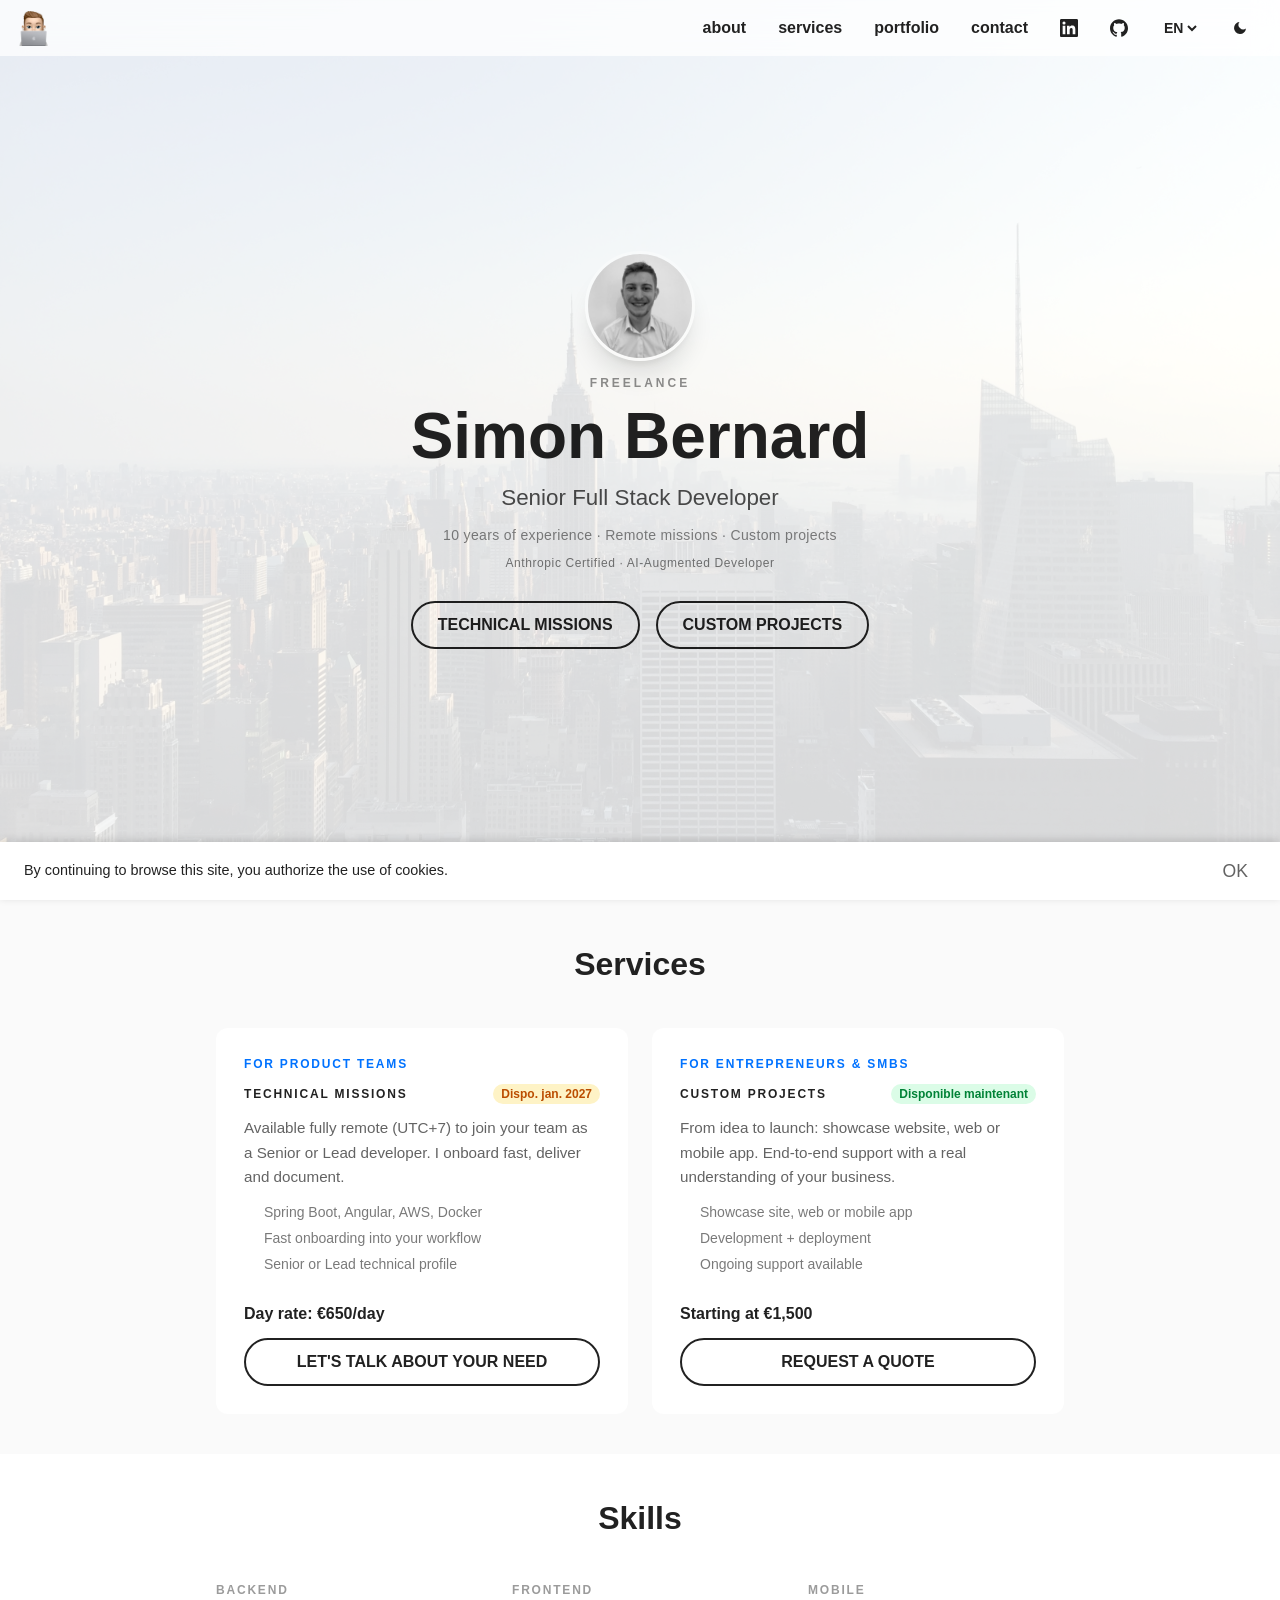
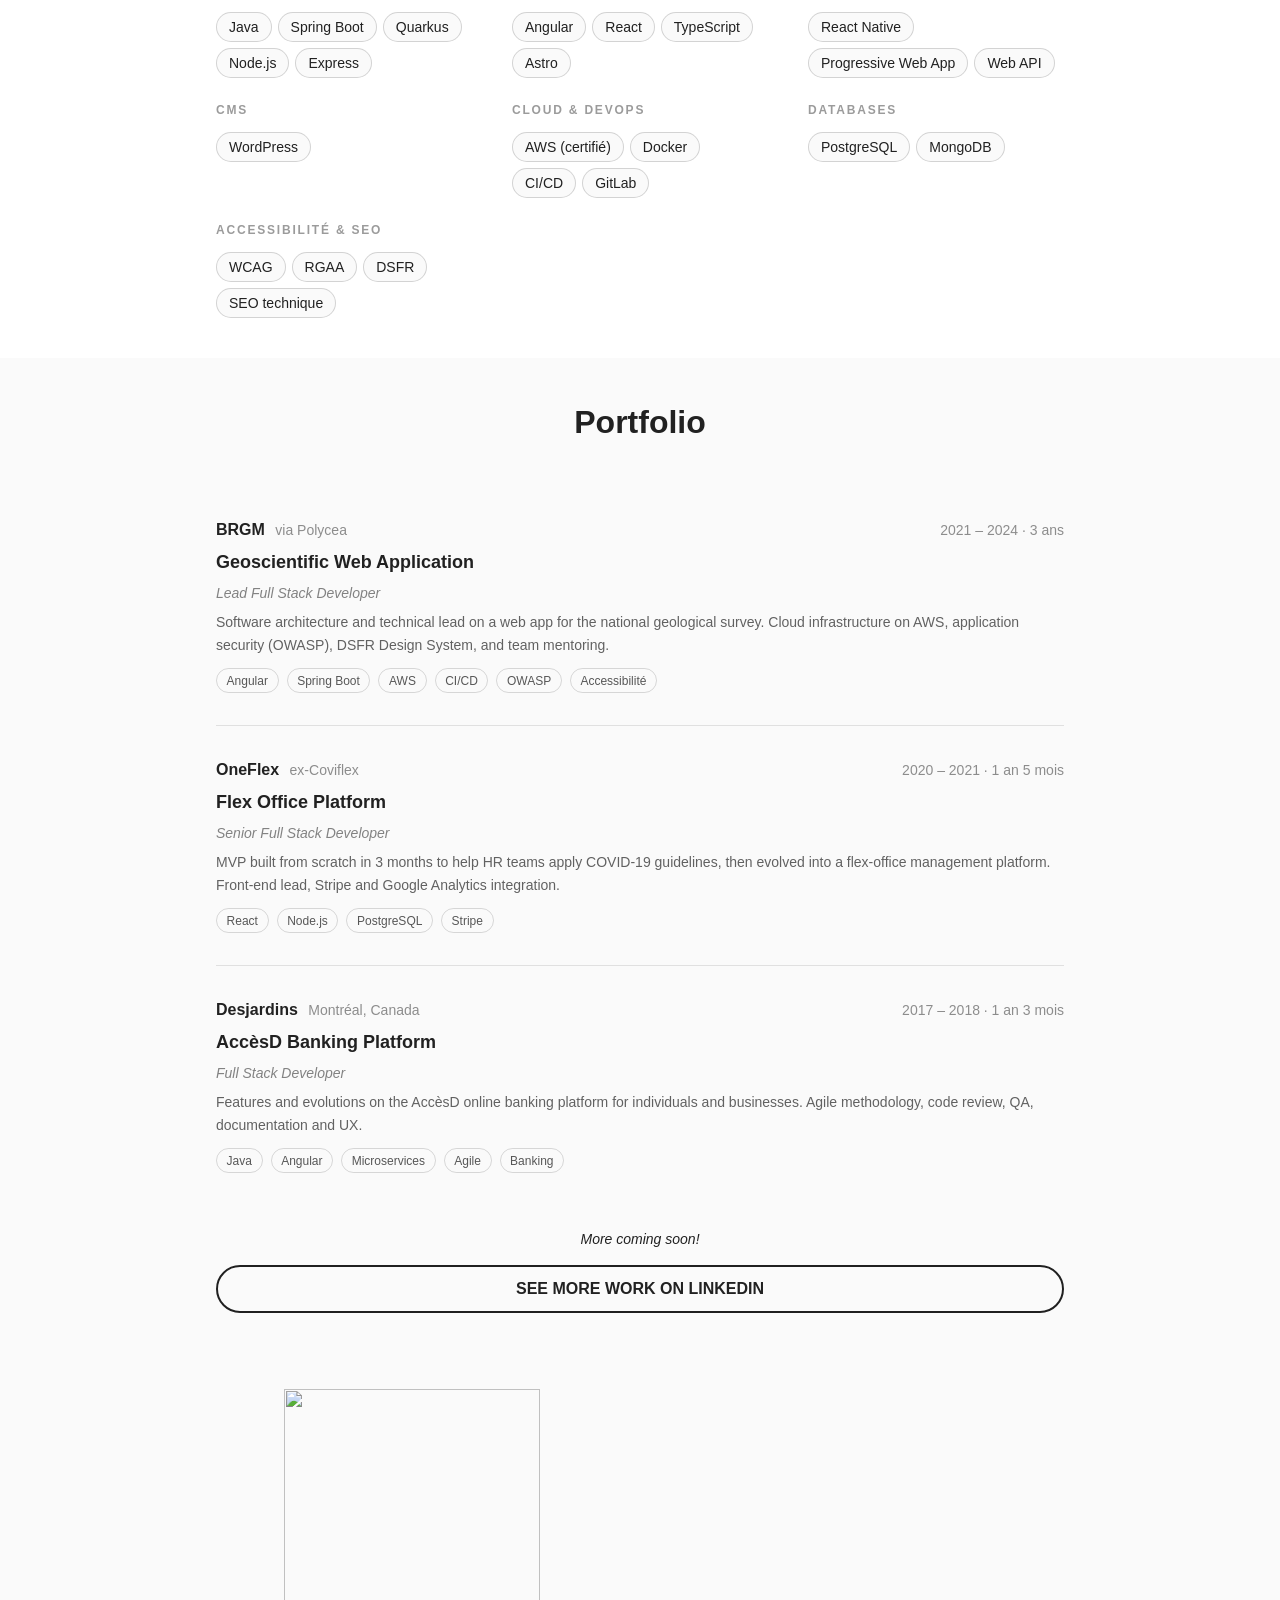
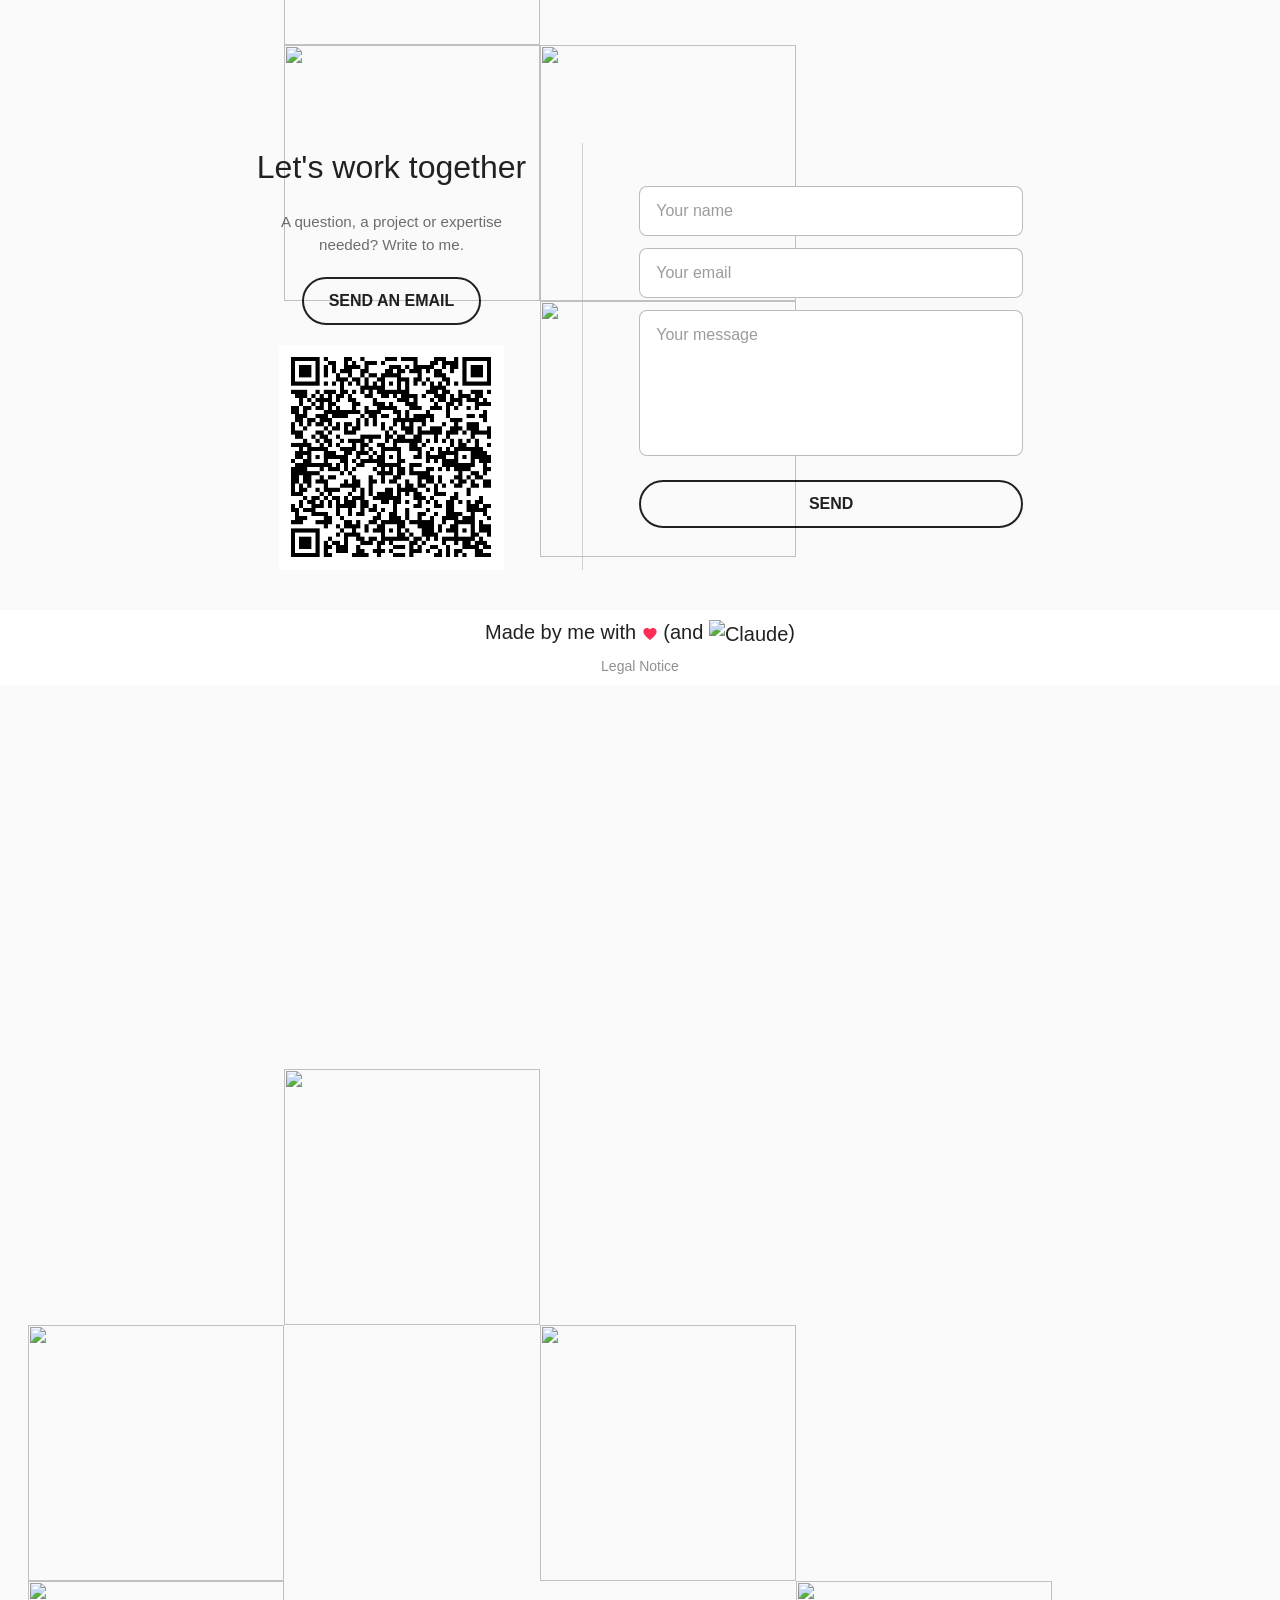
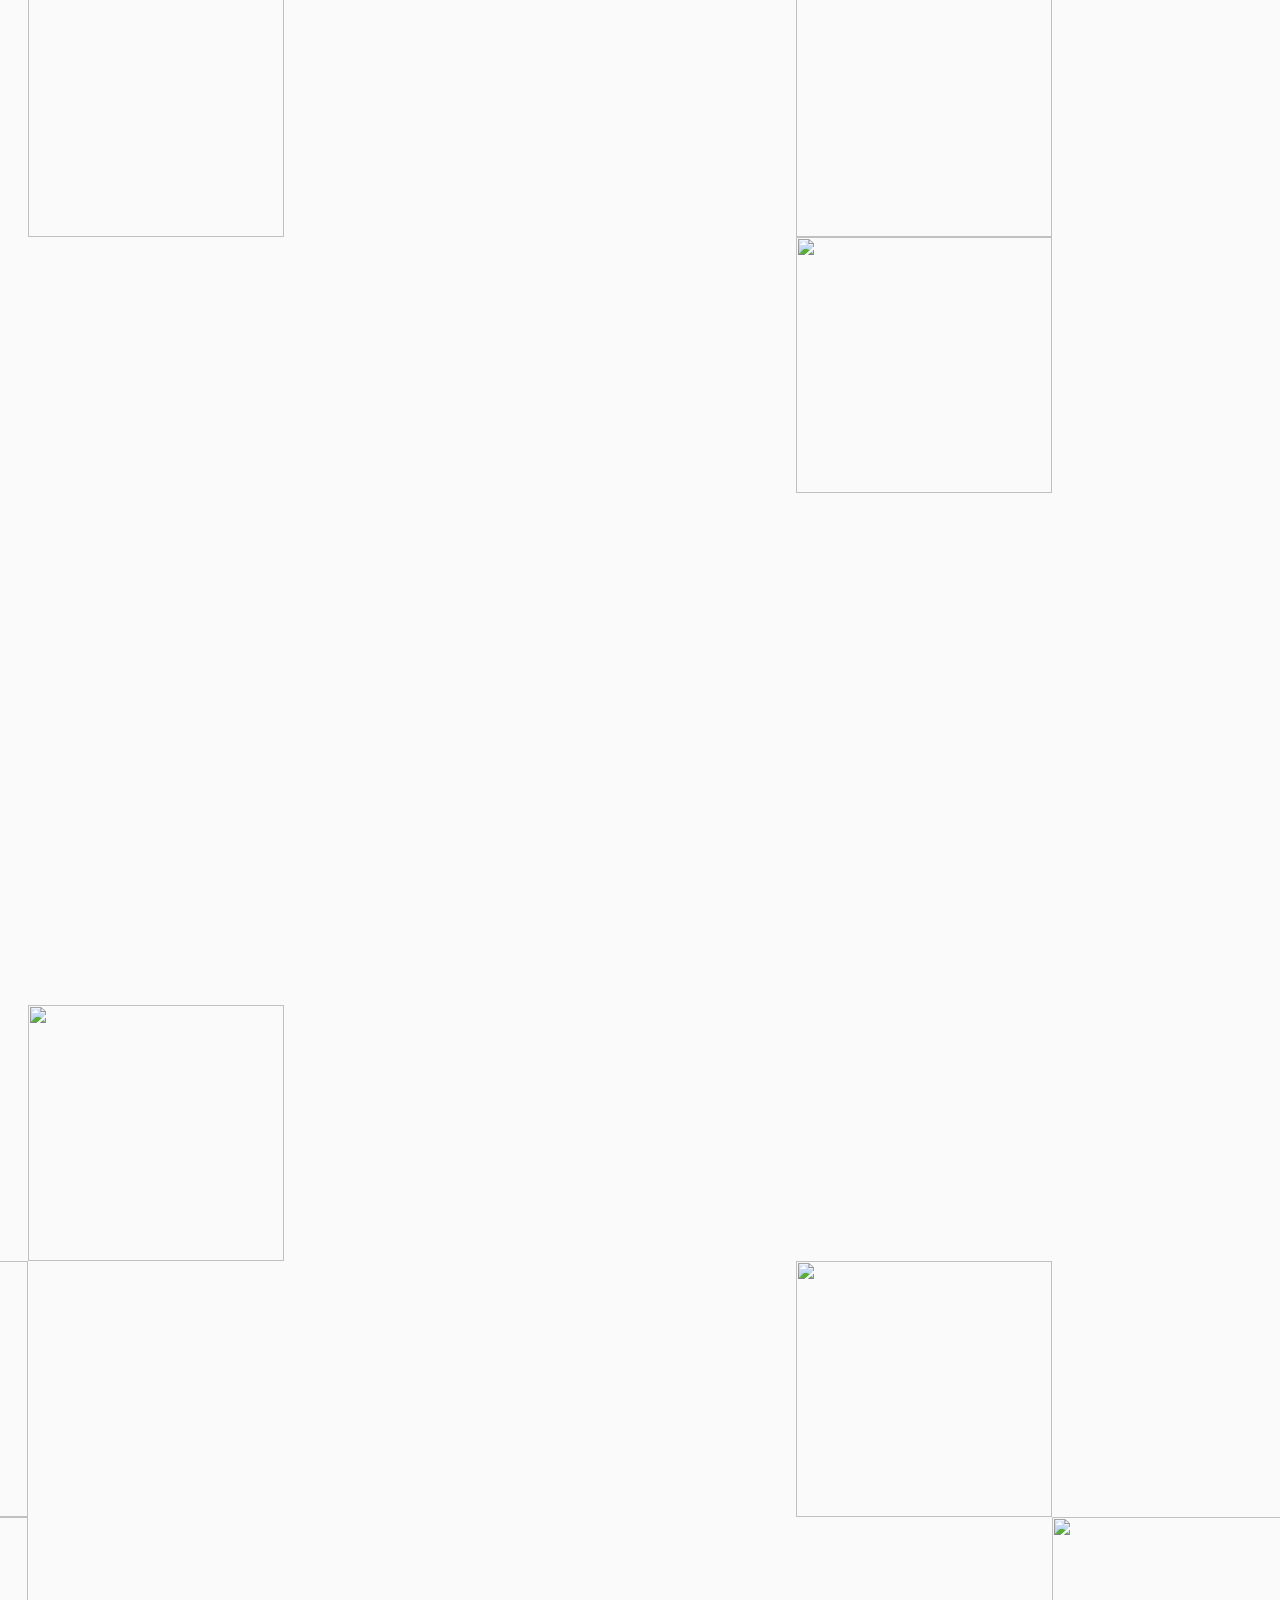
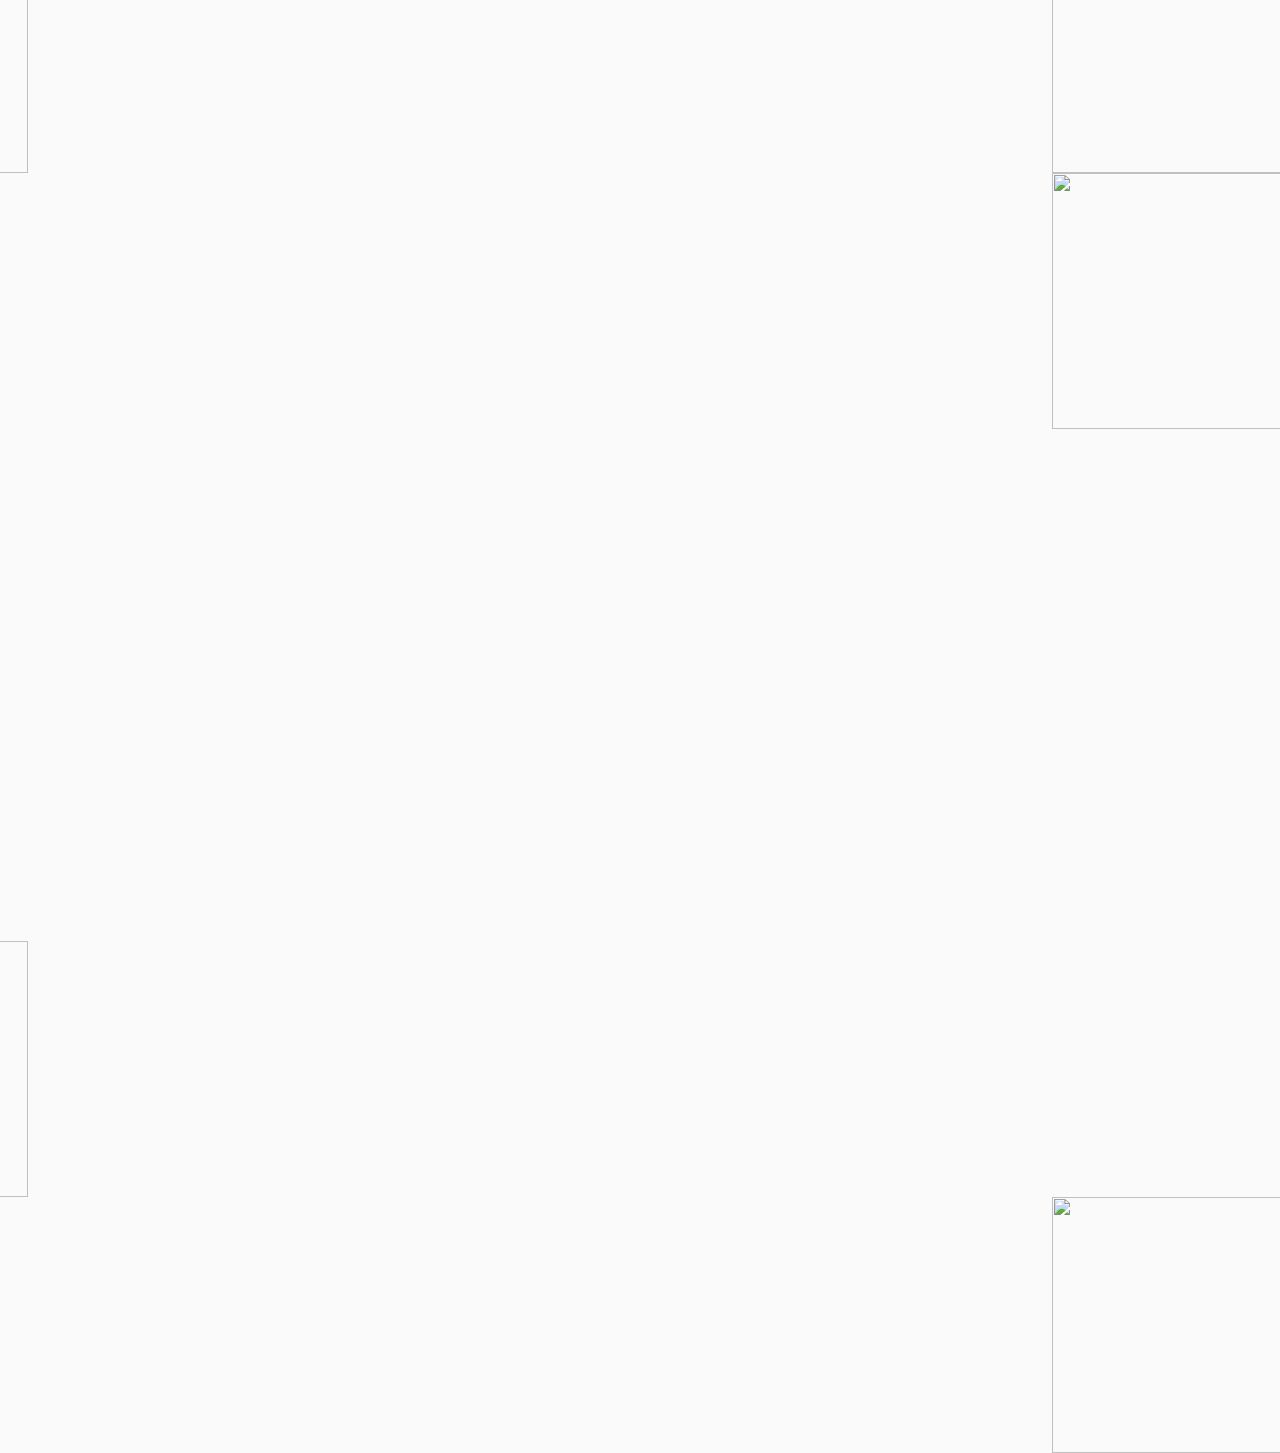
==== commit 5e7b51f8: "recaptcha" ====
--- a/index.html
+++ b/index.html
@@ -11,9 +11,13 @@
 Compétences
 </h2> <div class="grid grid-cols-2 md:grid-cols-3 gap-x-10 gap-y-6" data-astro-cid-gd3sksvt> <div class="scroll-reveal scroll-reveal-delay-1 flex flex-col gap-3.5" data-astro-cid-gd3sksvt> <h3 class="m-0 text-xs font-bold tracking-[0.15em] uppercase opacity-45" data-i18n="sk-backend" data-astro-cid-gd3sksvt> Backend </h3> <div class="flex flex-wrap gap-1.5" data-astro-cid-gd3sksvt> <span class="badge px-3 py-1 rounded-full text-sm font-medium primary-bg" data-astro-cid-gd3sksvt> Java </span><span class="badge px-3 py-1 rounded-full text-sm font-medium primary-bg" data-astro-cid-gd3sksvt> Spring Boot </span><span class="badge px-3 py-1 rounded-full text-sm font-medium primary-bg" data-astro-cid-gd3sksvt> Quarkus </span><span class="badge px-3 py-1 rounded-full text-sm font-medium primary-bg" data-astro-cid-gd3sksvt> Node.js </span><span class="badge px-3 py-1 rounded-full text-sm font-medium primary-bg" data-astro-cid-gd3sksvt> Express </span> </div> </div><div class="scroll-reveal scroll-reveal-delay-2 flex flex-col gap-3.5" data-astro-cid-gd3sksvt> <h3 class="m-0 text-xs font-bold tracking-[0.15em] uppercase opacity-45" data-i18n="sk-frontend" data-astro-cid-gd3sksvt> Frontend </h3> <div class="flex flex-wrap gap-1.5" data-astro-cid-gd3sksvt> <span class="badge px-3 py-1 rounded-full text-sm font-medium primary-bg" data-astro-cid-gd3sksvt> Angular </span><span class="badge px-3 py-1 rounded-full text-sm font-medium primary-bg" data-astro-cid-gd3sksvt> React </span><span class="badge px-3 py-1 rounded-full text-sm font-medium primary-bg" data-astro-cid-gd3sksvt> TypeScript </span><span class="badge px-3 py-1 rounded-full text-sm font-medium primary-bg" data-astro-cid-gd3sksvt> Astro </span> </div> </div><div class="scroll-reveal scroll-reveal-delay-3 flex flex-col gap-3.5" data-astro-cid-gd3sksvt> <h3 class="m-0 text-xs font-bold tracking-[0.15em] uppercase opacity-45" data-i18n="sk-mobile" data-astro-cid-gd3sksvt> Mobile </h3> <div class="flex flex-wrap gap-1.5" data-astro-cid-gd3sksvt> <span class="badge px-3 py-1 rounded-full text-sm font-medium primary-bg" data-astro-cid-gd3sksvt> React Native </span><span class="badge px-3 py-1 rounded-full text-sm font-medium primary-bg" data-astro-cid-gd3sksvt> Progressive Web App </span><span class="badge px-3 py-1 rounded-full text-sm font-medium primary-bg" data-astro-cid-gd3sksvt> Web API </span> </div> </div><div class="scroll-reveal scroll-reveal-delay-4 flex flex-col gap-3.5" data-astro-cid-gd3sksvt> <h3 class="m-0 text-xs font-bold tracking-[0.15em] uppercase opacity-45" data-i18n="sk-cms" data-astro-cid-gd3sksvt> CMS </h3> <div class="flex flex-wrap gap-1.5" data-astro-cid-gd3sksvt> <span class="badge px-3 py-1 rounded-full text-sm font-medium primary-bg" data-astro-cid-gd3sksvt> WordPress </span> </div> </div><div class="scroll-reveal scroll-reveal-delay-1 flex flex-col gap-3.5" data-astro-cid-gd3sksvt> <h3 class="m-0 text-xs font-bold tracking-[0.15em] uppercase opacity-45" data-i18n="sk-cloud" data-astro-cid-gd3sksvt> Cloud &amp; DevOps </h3> <div class="flex flex-wrap gap-1.5" data-astro-cid-gd3sksvt> <span class="badge px-3 py-1 rounded-full text-sm font-medium primary-bg" data-astro-cid-gd3sksvt> AWS (certifié) </span><span class="badge px-3 py-1 rounded-full text-sm font-medium primary-bg" data-astro-cid-gd3sksvt> Docker </span><span class="badge px-3 py-1 rounded-full text-sm font-medium primary-bg" data-astro-cid-gd3sksvt> CI/CD </span><span class="badge px-3 py-1 rounded-full text-sm font-medium primary-bg" data-astro-cid-gd3sksvt> GitLab </span> </div> </div><div class="scroll-reveal scroll-reveal-delay-2 flex flex-col gap-3.5" data-astro-cid-gd3sksvt> <h3 class="m-0 text-xs font-bold tracking-[0.15em] uppercase opacity-45" data-i18n="sk-db" data-astro-cid-gd3sksvt> Bases de données </h3> <div class="flex flex-wrap gap-1.5" data-astro-cid-gd3sksvt> <span class="badge px-3 py-1 rounded-full text-sm font-medium primary-bg" data-astro-cid-gd3sksvt> PostgreSQL </span><span class="badge px-3 py-1 rounded-full text-sm font-medium primary-bg" data-astro-cid-gd3sksvt> MongoDB </span> </div> </div><div class="scroll-reveal scroll-reveal-delay-3 flex flex-col gap-3.5" data-astro-cid-gd3sksvt> <h3 class="m-0 text-xs font-bold tracking-[0.15em] uppercase opacity-45" data-i18n="sk-a11y" data-astro-cid-gd3sksvt> Accessibilité &amp; SEO </h3> <div class="flex flex-wrap gap-1.5" data-astro-cid-gd3sksvt> <span class="badge px-3 py-1 rounded-full text-sm font-medium primary-bg" data-astro-cid-gd3sksvt> WCAG </span><span class="badge px-3 py-1 rounded-full text-sm font-medium primary-bg" data-astro-cid-gd3sksvt> RGAA </span><span class="badge px-3 py-1 rounded-full text-sm font-medium primary-bg" data-astro-cid-gd3sksvt> DSFR </span><span class="badge px-3 py-1 rounded-full text-sm font-medium primary-bg" data-astro-cid-gd3sksvt> SEO technique </span> </div> </div> </div> </div> </section> <section id="realisations" class="primary-bg py-10" data-astro-cid-vgdjpaah> <div class="max-w-4xl mx-auto px-6" data-astro-cid-vgdjpaah> <h2 class="text-[2rem] font-semibold text-center mb-10 scroll-reveal" data-i18n="rl-title" data-astro-cid-vgdjpaah>
 Réalisations
-</h2> <div class="flex flex-col" data-astro-cid-vgdjpaah> <div class="scroll-reveal scroll-reveal-delay-1 flex flex-col gap-2 py-8" data-astro-cid-vgdjpaah> <div class="flex flex-wrap items-baseline justify-between gap-x-4 gap-y-1" data-astro-cid-vgdjpaah> <p class="m-0 font-semibold" data-astro-cid-vgdjpaah> BRGM <span class="font-normal text-sm opacity-50 ml-1.5" data-astro-cid-vgdjpaah> via Polycea </span> </p> <span class="text-sm opacity-50" data-astro-cid-vgdjpaah>2021 – 2024 · 3 ans</span> </div> <h3 class="m-0 text-lg font-semibold leading-snug" data-i18n="rl-brgm-title" data-astro-cid-vgdjpaah> Application WEB réglementaire géoscientifique </h3> <p class="m-0 text-sm opacity-55 italic" data-i18n="rl-lead" data-astro-cid-vgdjpaah> Lead Développeur Full Stack </p> <p class="m-0 text-sm leading-relaxed opacity-70" data-i18n="rl-brgm-desc" data-astro-cid-vgdjpaah> Architecture et lead technique d&#39;une application WEB pour le service géologique national. Conception logicielle, infrastructure AWS, sécurité applicative (OWASP), conformité réglementaire, accessibilité RGAA/DSFR et encadrement d&#39;équipe. </p> <div class="flex flex-wrap gap-2 mt-1" data-astro-cid-vgdjpaah> <span class="proj-tag" data-astro-cid-vgdjpaah>Angular</span><span class="proj-tag" data-astro-cid-vgdjpaah>Spring Boot</span><span class="proj-tag" data-astro-cid-vgdjpaah>AWS</span><span class="proj-tag" data-astro-cid-vgdjpaah>CI/CD</span><span class="proj-tag" data-astro-cid-vgdjpaah>OWASP</span><span class="proj-tag" data-astro-cid-vgdjpaah>Accessibilité</span> </div> </div><div class="scroll-reveal scroll-reveal-delay-2 flex flex-col gap-2 py-8 proj-row" data-astro-cid-vgdjpaah> <div class="flex flex-wrap items-baseline justify-between gap-x-4 gap-y-1" data-astro-cid-vgdjpaah> <p class="m-0 font-semibold" data-astro-cid-vgdjpaah> OneFlex <span class="font-normal text-sm opacity-50 ml-1.5" data-astro-cid-vgdjpaah> ex-Coviflex </span> </p> <span class="text-sm opacity-50" data-astro-cid-vgdjpaah>2020 – 2021 · 1 an 5 mois</span> </div> <h3 class="m-0 text-lg font-semibold leading-snug" data-i18n="rl-oneflex-title" data-astro-cid-vgdjpaah> Plateforme de flexoffice </h3> <p class="m-0 text-sm opacity-55 italic" data-i18n="rl-senior" data-astro-cid-vgdjpaah> Développeur Full Stack Senior </p> <p class="m-0 text-sm leading-relaxed opacity-70" data-i18n="rl-oneflex-desc" data-astro-cid-vgdjpaah> Création from scratch d&#39;un MVP en 3 mois pour aider les RH durant la crise COVID-19, puis évolution vers une plateforme de gestion de flexoffice. Référent front-end, intégration Stripe et Google Analytics. </p> <div class="flex flex-wrap gap-2 mt-1" data-astro-cid-vgdjpaah> <span class="proj-tag" data-astro-cid-vgdjpaah>React</span><span class="proj-tag" data-astro-cid-vgdjpaah>Node.js</span><span class="proj-tag" data-astro-cid-vgdjpaah>PostgreSQL</span><span class="proj-tag" data-astro-cid-vgdjpaah>Stripe</span> </div> </div><div class="scroll-reveal scroll-reveal-delay-3 flex flex-col gap-2 py-8 proj-row" data-astro-cid-vgdjpaah> <div class="flex flex-wrap items-baseline justify-between gap-x-4 gap-y-1" data-astro-cid-vgdjpaah> <p class="m-0 font-semibold" data-astro-cid-vgdjpaah> Desjardins <span class="font-normal text-sm opacity-50 ml-1.5" data-astro-cid-vgdjpaah> Montréal, Canada </span> </p> <span class="text-sm opacity-50" data-astro-cid-vgdjpaah>2017 – 2018 · 1 an 3 mois</span> </div> <h3 class="m-0 text-lg font-semibold leading-snug" data-i18n="rl-desjardins-title" data-astro-cid-vgdjpaah> Plateforme bancaire AccèsD </h3> <p class="m-0 text-sm opacity-55 italic" data-i18n="rl-dev" data-astro-cid-vgdjpaah> Développeur Full Stack </p> <p class="m-0 text-sm leading-relaxed opacity-70" data-i18n="rl-desjardins-desc" data-astro-cid-vgdjpaah> Développements et évolutions sur la plateforme &quot;offre en ligne&quot; pour particuliers et affaires. Méthodologie agile, code review, QA, documentation et ergonomie. </p> <div class="flex flex-wrap gap-2 mt-1" data-astro-cid-vgdjpaah> <span class="proj-tag" data-astro-cid-vgdjpaah>Java</span><span class="proj-tag" data-astro-cid-vgdjpaah>Angular</span><span class="proj-tag" data-astro-cid-vgdjpaah>Microservices</span><span class="proj-tag" data-astro-cid-vgdjpaah>Agile</span><span class="proj-tag" data-astro-cid-vgdjpaah>Banking</span> </div> </div> </div> <p class="text-center text-sm opacity-50 mt-6 mb-4 italic scroll-reveal" data-i18n="rl-more" data-astro-cid-vgdjpaah>Plus à venir !</p> <a href="https://www.linkedin.com/in/simnbernard/" target="_blank" rel="noopener noreferrer" class="primary-btn block text-center no-underline scroll-reveal" data-i18n="rl-linkedin" data-astro-cid-vgdjpaah>Voir plus de réalisations sur LinkedIn</a> </div> </section> <div class="full-size-350"> <div id="map" class="full-size" role="application" aria-label="Carte de localisation — Paris, France"></div> </div> <script type="module" src="/_astro/MapSection.astro_astro_type_script_index_0_lang.BtHloCbE.js"></script> <section id="contact" class="primary-bg w-full py-10 flex justify-center items-center" data-astro-cid-sf65xnmu> <div class="flex flex-col md:flex-row items-center justify-center gap-10 md:gap-14 w-full max-w-4xl px-6" data-astro-cid-sf65xnmu> <div class="direction-c gap-5 scroll-reveal scroll-reveal-delay-1" data-astro-cid-sf65xnmu> <h2 class="m-0 text-[2rem] font-medium text-center" data-i18n="c1" data-astro-cid-sf65xnmu>Travaillons ensemble</h2> <p class="contact-subtitle" data-i18n="c-sub" data-astro-cid-sf65xnmu>Une question, un projet ou un besoin d'expertise ? Écrivez-moi.</p> <!-- THAILAND: Uncomment when relocated --> <!-- <p class="contact-location">📍 Bangkok · UTC+7 · Disponible pour clients Europe & Asie</p> --> <button class="primary-btn" onclick="window.location.href='mailto:pro.simonbe@gmail.com'" data-i18n="cm" data-astro-cid-sf65xnmu>
+</h2> <div class="flex flex-col" data-astro-cid-vgdjpaah> <div class="scroll-reveal scroll-reveal-delay-1 flex flex-col gap-2 py-8" data-astro-cid-vgdjpaah> <div class="flex flex-wrap items-baseline justify-between gap-x-4 gap-y-1" data-astro-cid-vgdjpaah> <p class="m-0 font-semibold" data-astro-cid-vgdjpaah> BRGM <span class="font-normal text-sm opacity-50 ml-1.5" data-astro-cid-vgdjpaah> via Polycea </span> </p> <span class="text-sm opacity-50" data-astro-cid-vgdjpaah>2021 – 2024 · 3 ans</span> </div> <h3 class="m-0 text-lg font-semibold leading-snug" data-i18n="rl-brgm-title" data-astro-cid-vgdjpaah> Application WEB réglementaire géoscientifique </h3> <p class="m-0 text-sm opacity-55 italic" data-i18n="rl-lead" data-astro-cid-vgdjpaah> Lead Développeur Full Stack </p> <p class="m-0 text-sm leading-relaxed opacity-70" data-i18n="rl-brgm-desc" data-astro-cid-vgdjpaah> Architecture et lead technique d&#39;une application WEB pour le service géologique national. Conception logicielle, infrastructure AWS, sécurité applicative (OWASP), conformité réglementaire, accessibilité RGAA/DSFR et encadrement d&#39;équipe. </p> <div class="flex flex-wrap gap-2 mt-1" data-astro-cid-vgdjpaah> <span class="proj-tag" data-astro-cid-vgdjpaah>Angular</span><span class="proj-tag" data-astro-cid-vgdjpaah>Spring Boot</span><span class="proj-tag" data-astro-cid-vgdjpaah>AWS</span><span class="proj-tag" data-astro-cid-vgdjpaah>CI/CD</span><span class="proj-tag" data-astro-cid-vgdjpaah>OWASP</span><span class="proj-tag" data-astro-cid-vgdjpaah>Accessibilité</span> </div> </div><div class="scroll-reveal scroll-reveal-delay-2 flex flex-col gap-2 py-8 proj-row" data-astro-cid-vgdjpaah> <div class="flex flex-wrap items-baseline justify-between gap-x-4 gap-y-1" data-astro-cid-vgdjpaah> <p class="m-0 font-semibold" data-astro-cid-vgdjpaah> OneFlex <span class="font-normal text-sm opacity-50 ml-1.5" data-astro-cid-vgdjpaah> ex-Coviflex </span> </p> <span class="text-sm opacity-50" data-astro-cid-vgdjpaah>2020 – 2021 · 1 an 5 mois</span> </div> <h3 class="m-0 text-lg font-semibold leading-snug" data-i18n="rl-oneflex-title" data-astro-cid-vgdjpaah> Plateforme de flexoffice </h3> <p class="m-0 text-sm opacity-55 italic" data-i18n="rl-senior" data-astro-cid-vgdjpaah> Développeur Full Stack Senior </p> <p class="m-0 text-sm leading-relaxed opacity-70" data-i18n="rl-oneflex-desc" data-astro-cid-vgdjpaah> Création from scratch d&#39;un MVP en 3 mois pour aider les RH durant la crise COVID-19, puis évolution vers une plateforme de gestion de flexoffice. Référent front-end, intégration Stripe et Google Analytics. </p> <div class="flex flex-wrap gap-2 mt-1" data-astro-cid-vgdjpaah> <span class="proj-tag" data-astro-cid-vgdjpaah>React</span><span class="proj-tag" data-astro-cid-vgdjpaah>Node.js</span><span class="proj-tag" data-astro-cid-vgdjpaah>PostgreSQL</span><span class="proj-tag" data-astro-cid-vgdjpaah>Stripe</span> </div> </div><div class="scroll-reveal scroll-reveal-delay-3 flex flex-col gap-2 py-8 proj-row" data-astro-cid-vgdjpaah> <div class="flex flex-wrap items-baseline justify-between gap-x-4 gap-y-1" data-astro-cid-vgdjpaah> <p class="m-0 font-semibold" data-astro-cid-vgdjpaah> Desjardins <span class="font-normal text-sm opacity-50 ml-1.5" data-astro-cid-vgdjpaah> Montréal, Canada </span> </p> <span class="text-sm opacity-50" data-astro-cid-vgdjpaah>2017 – 2018 · 1 an 3 mois</span> </div> <h3 class="m-0 text-lg font-semibold leading-snug" data-i18n="rl-desjardins-title" data-astro-cid-vgdjpaah> Plateforme bancaire AccèsD </h3> <p class="m-0 text-sm opacity-55 italic" data-i18n="rl-dev" data-astro-cid-vgdjpaah> Développeur Full Stack </p> <p class="m-0 text-sm leading-relaxed opacity-70" data-i18n="rl-desjardins-desc" data-astro-cid-vgdjpaah> Développements et évolutions sur la plateforme &quot;offre en ligne&quot; pour particuliers et affaires. Méthodologie agile, code review, QA, documentation et ergonomie. </p> <div class="flex flex-wrap gap-2 mt-1" data-astro-cid-vgdjpaah> <span class="proj-tag" data-astro-cid-vgdjpaah>Java</span><span class="proj-tag" data-astro-cid-vgdjpaah>Angular</span><span class="proj-tag" data-astro-cid-vgdjpaah>Microservices</span><span class="proj-tag" data-astro-cid-vgdjpaah>Agile</span><span class="proj-tag" data-astro-cid-vgdjpaah>Banking</span> </div> </div> </div> <p class="text-center text-sm opacity-50 mt-6 mb-4 italic scroll-reveal" data-i18n="rl-more" data-astro-cid-vgdjpaah>Plus à venir !</p> <a href="https://www.linkedin.com/in/simnbernard/" target="_blank" rel="noopener noreferrer" class="primary-btn block text-center no-underline scroll-reveal" data-i18n="rl-linkedin" data-astro-cid-vgdjpaah>Voir plus de réalisations sur LinkedIn</a> </div> </section> <div class="full-size-350"> <div id="map" class="full-size" role="application" aria-label="Carte de localisation — Paris, France"></div> </div> <script type="module" src="/_astro/MapSection.astro_astro_type_script_index_0_lang.BtHloCbE.js"></script> <script src="https://www.google.com/recaptcha/enterprise.js" async defer></script> <section id="contact" class="primary-bg w-full py-10 flex justify-center items-center" data-astro-cid-sf65xnmu> <div class="flex flex-col md:flex-row items-center justify-center gap-10 md:gap-14 w-full max-w-4xl px-6" data-astro-cid-sf65xnmu> <div class="direction-c gap-5 scroll-reveal scroll-reveal-delay-1" data-astro-cid-sf65xnmu> <h2 class="m-0 text-[2rem] font-medium text-center" data-i18n="c1" data-astro-cid-sf65xnmu>
+Travaillons ensemble
+</h2> <p class="contact-subtitle" data-i18n="c-sub" data-astro-cid-sf65xnmu>
+Une question, un projet ou un besoin d'expertise ? Écrivez-moi.
+</p> <!-- THAILAND: Uncomment when relocated --> <!-- <p class="contact-location">📍 Bangkok · UTC+7 · Disponible pour clients Europe & Asie</p> --> <button class="primary-btn" onclick="window.location.href='mailto:pro.simonbe@gmail.com'" data-i18n="cm" data-astro-cid-sf65xnmu>
 Envoyer un email
-</button> <div class="square-225 secondary-bg" data-astro-cid-sf65xnmu> <img id="qr-light" src="/img/qr.png" width="200" alt="QR code contact" loading="lazy" data-astro-cid-sf65xnmu> <img id="qr-dark" src="/img/qr_w.png" width="200" alt="QR code contact" loading="lazy" style="display:none;" data-astro-cid-sf65xnmu> </div> </div> <div class="w-full md:w-px md:self-stretch h-px md:h-auto separator" data-astro-cid-sf65xnmu></div> <form id="contact-form" action="https://formspree.io/f/xgorljvz" method="POST" class="flex flex-col gap-3 w-full md:w-96 shrink-0 scroll-reveal scroll-reveal-delay-2" data-astro-cid-sf65xnmu> <label for="cf-name" class="sr-only" data-i18n="ph-name" data-astro-cid-sf65xnmu>Votre nom</label> <input type="text" name="name" id="cf-name" data-i18n-placeholder="ph-name" placeholder="Votre nom" required autocomplete="name" class="contact-input" data-astro-cid-sf65xnmu> <label for="cf-email" class="sr-only" data-i18n="ph-email" data-astro-cid-sf65xnmu>Votre email</label> <input type="email" name="email" id="cf-email" data-i18n-placeholder="ph-email" placeholder="Votre email" required autocomplete="email" class="contact-input" data-astro-cid-sf65xnmu> <label for="cf-message" class="sr-only" data-i18n="ph-message" data-astro-cid-sf65xnmu>Votre message</label> <textarea name="message" id="cf-message" data-i18n-placeholder="ph-message" placeholder="Votre message" rows="5" required class="contact-input resize-none" data-astro-cid-sf65xnmu></textarea> <button type="submit" id="cf-submit" class="primary-btn" data-i18n="cf-send" data-astro-cid-sf65xnmu>
+</button> <div class="square-225 secondary-bg" data-astro-cid-sf65xnmu> <img id="qr-light" src="/img/qr.png" width="200" alt="QR code contact" loading="lazy" data-astro-cid-sf65xnmu> <img id="qr-dark" src="/img/qr_w.png" width="200" alt="QR code contact" loading="lazy" style="display:none;" data-astro-cid-sf65xnmu> </div> </div> <div class="w-full md:w-px md:self-stretch h-px md:h-auto separator" data-astro-cid-sf65xnmu></div> <form id="contact-form" action="https://formspree.io/f/xgorljvz" method="POST" class="flex flex-col gap-3 w-full md:w-96 shrink-0 scroll-reveal scroll-reveal-delay-2" data-astro-cid-sf65xnmu> <label for="cf-name" class="sr-only" data-i18n="ph-name" data-astro-cid-sf65xnmu>Votre nom</label> <input type="text" name="name" id="cf-name" data-i18n-placeholder="ph-name" placeholder="Votre nom" required autocomplete="name" class="contact-input" data-astro-cid-sf65xnmu> <label for="cf-email" class="sr-only" data-i18n="ph-email" data-astro-cid-sf65xnmu>Votre email</label> <input type="email" name="email" id="cf-email" data-i18n-placeholder="ph-email" placeholder="Votre email" required autocomplete="email" class="contact-input" data-astro-cid-sf65xnmu> <label for="cf-message" class="sr-only" data-i18n="ph-message" data-astro-cid-sf65xnmu>Votre message</label> <textarea name="message" id="cf-message" data-i18n-placeholder="ph-message" placeholder="Votre message" rows="5" required class="contact-input resize-none" data-astro-cid-sf65xnmu></textarea> <div class="g-recaptcha" data-sitekey="6LfyzsQsAAAAAAB1z-O4hz0IThrYe_I1nL8Ov6VR" data-action="LOGIN" data-astro-cid-sf65xnmu></div> <button type="submit" id="cf-submit" class="primary-btn" data-i18n="cf-send" data-astro-cid-sf65xnmu>
 Envoyer
 </button> <p id="cf-success" class="hidden text-center text-sm text-green-600 dark:text-green-400" data-i18n="cf-ok" data-astro-cid-sf65xnmu>
 Message envoyé !
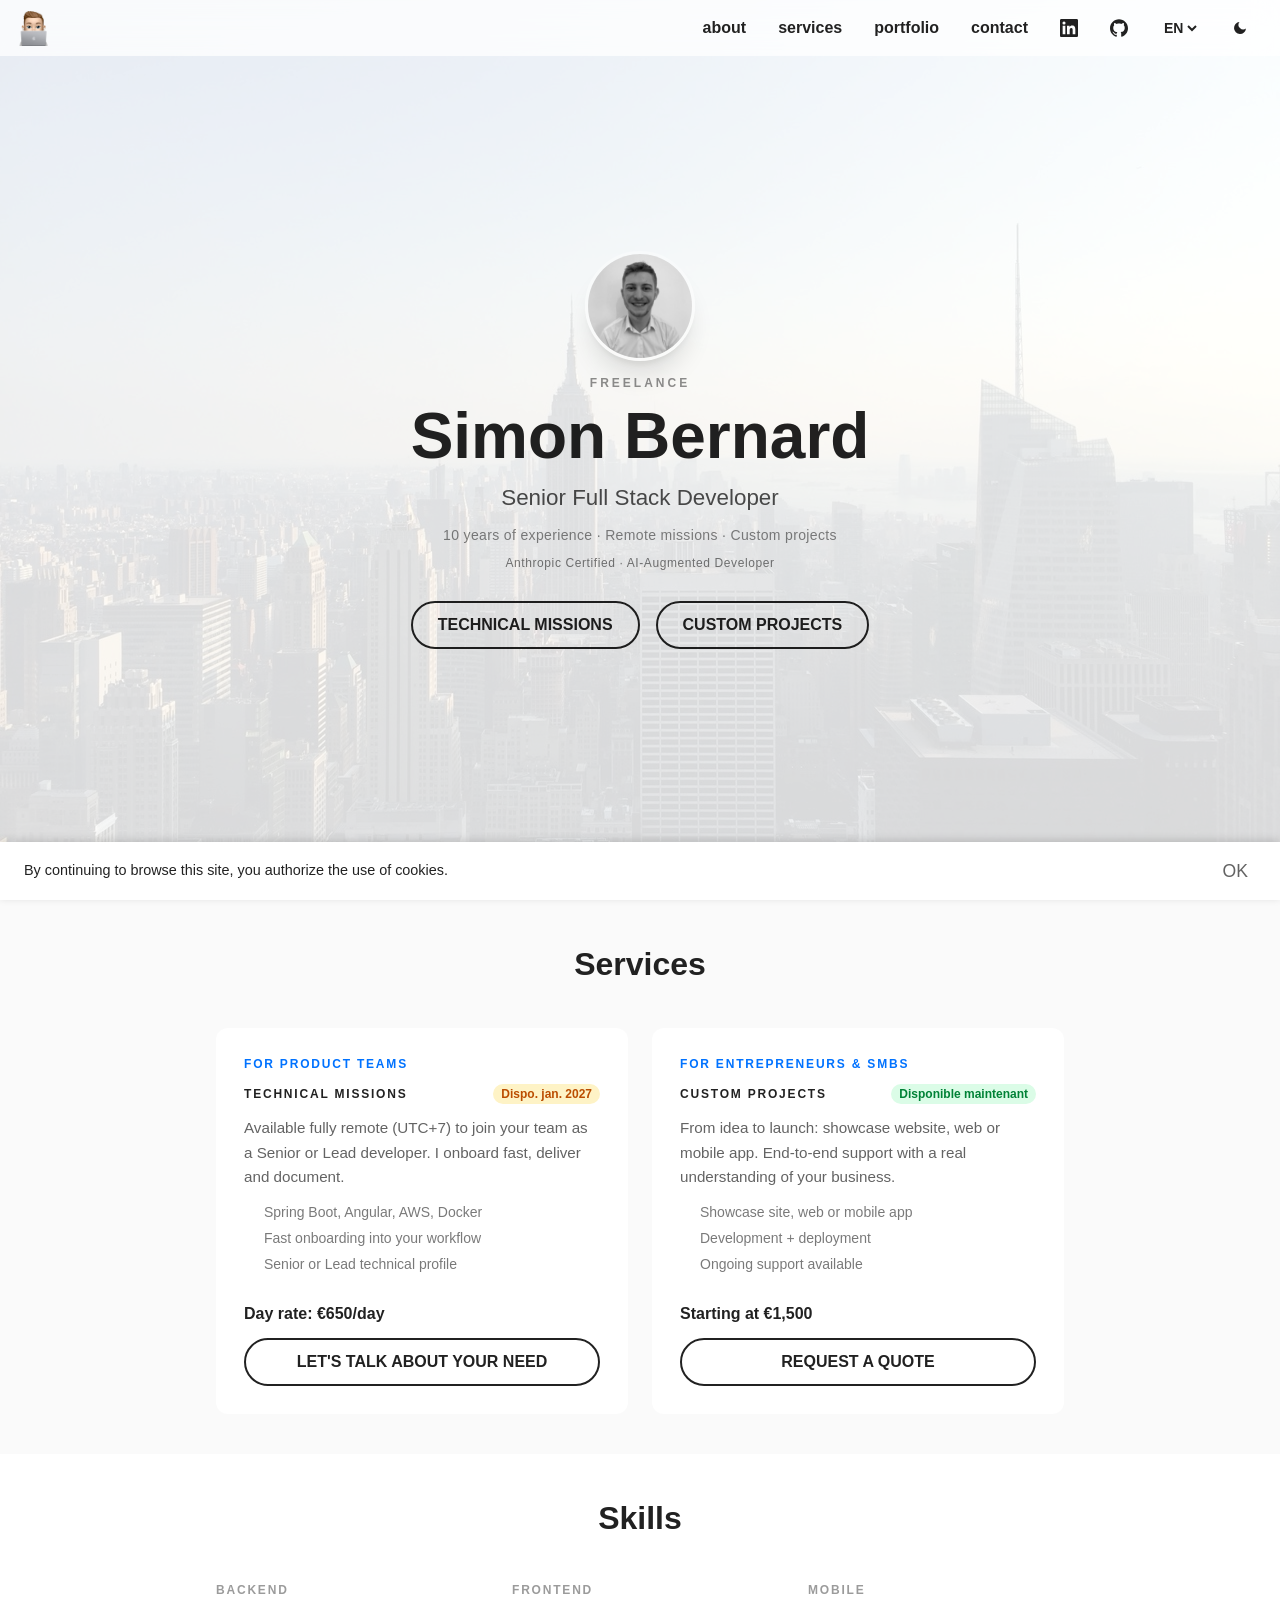
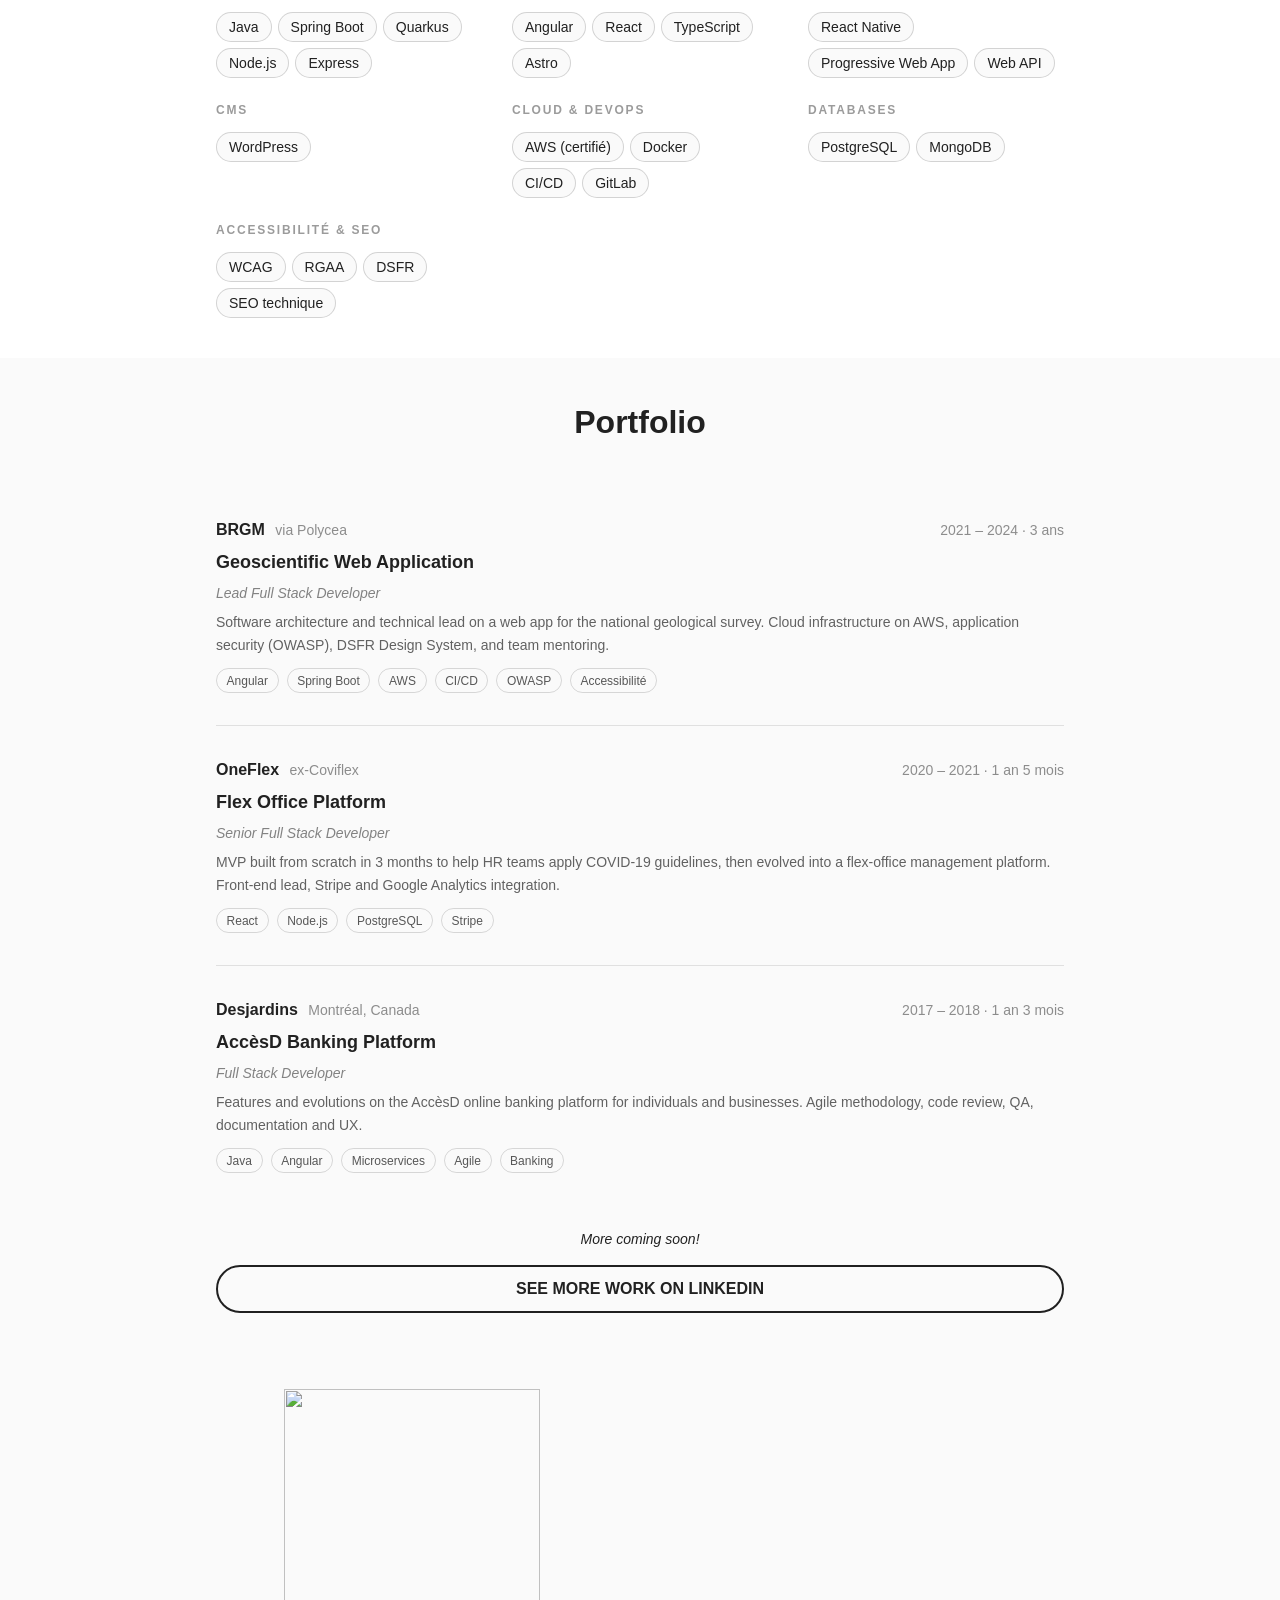
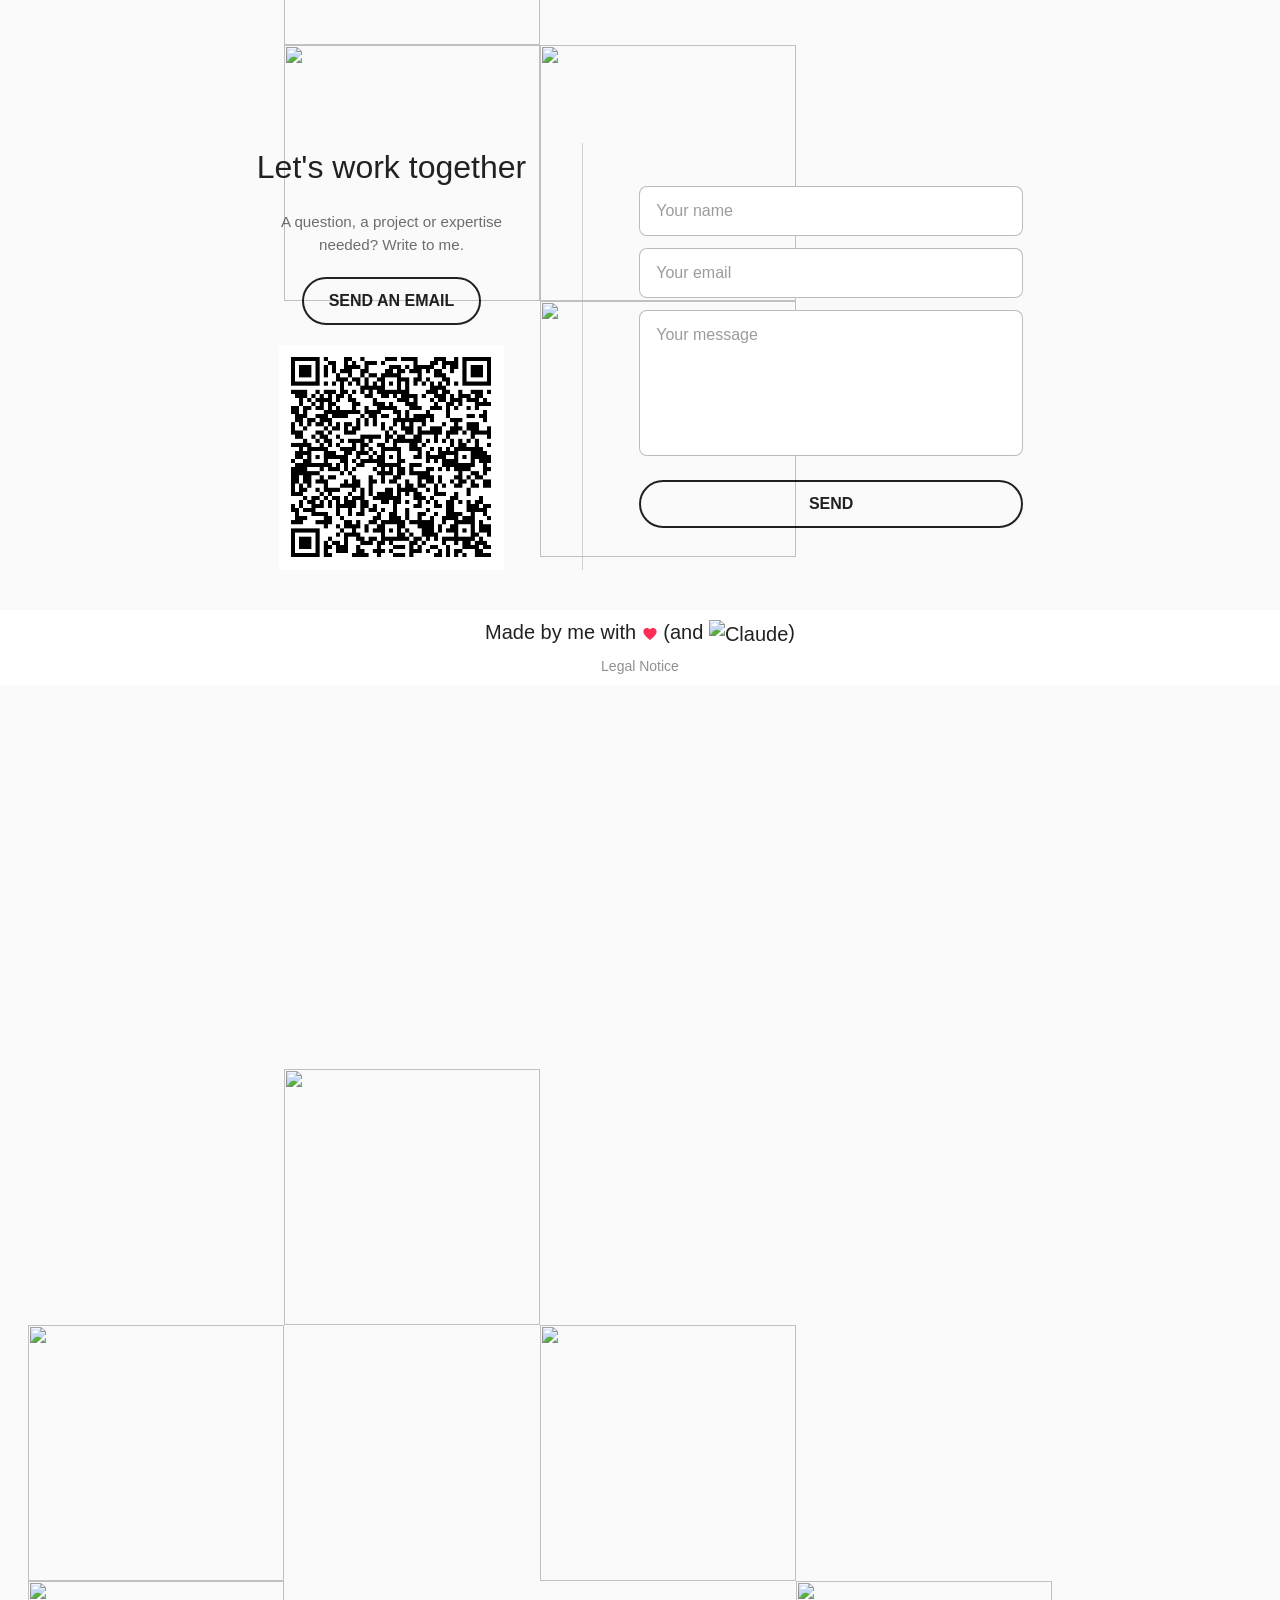
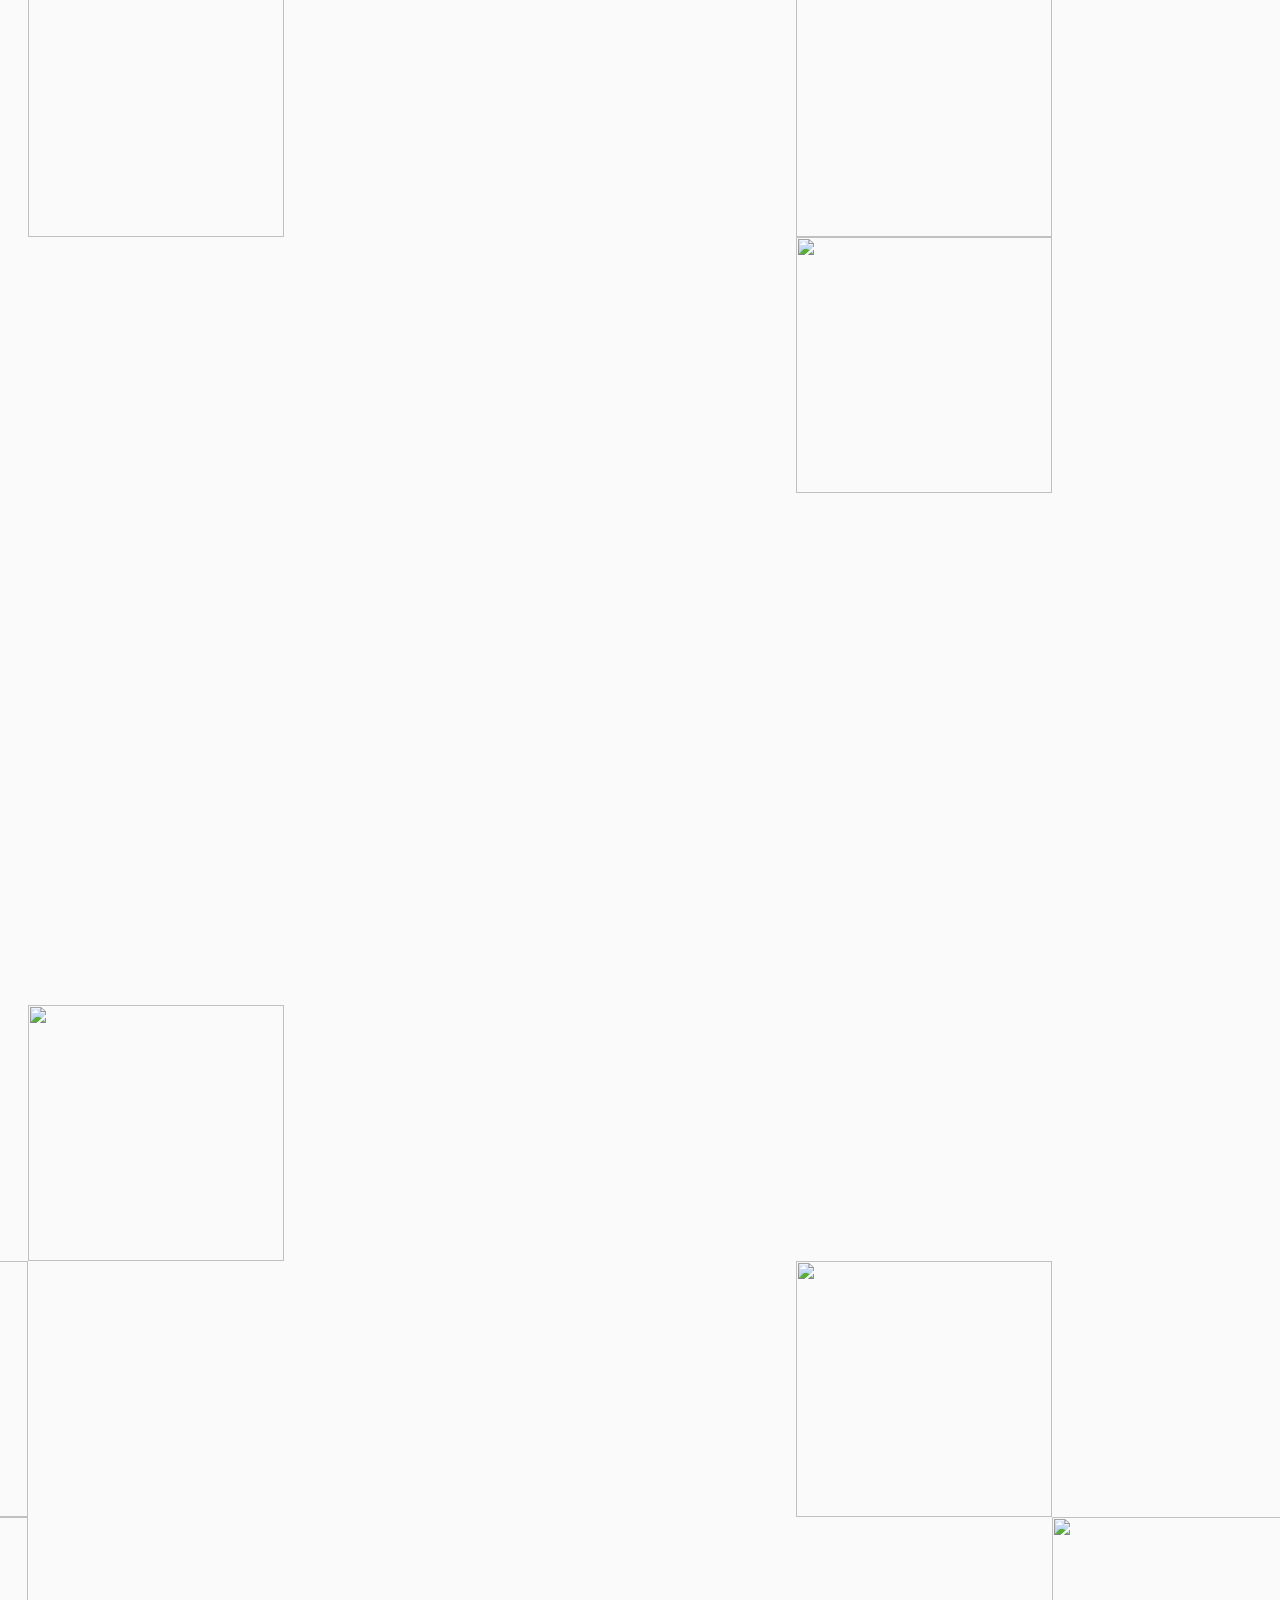
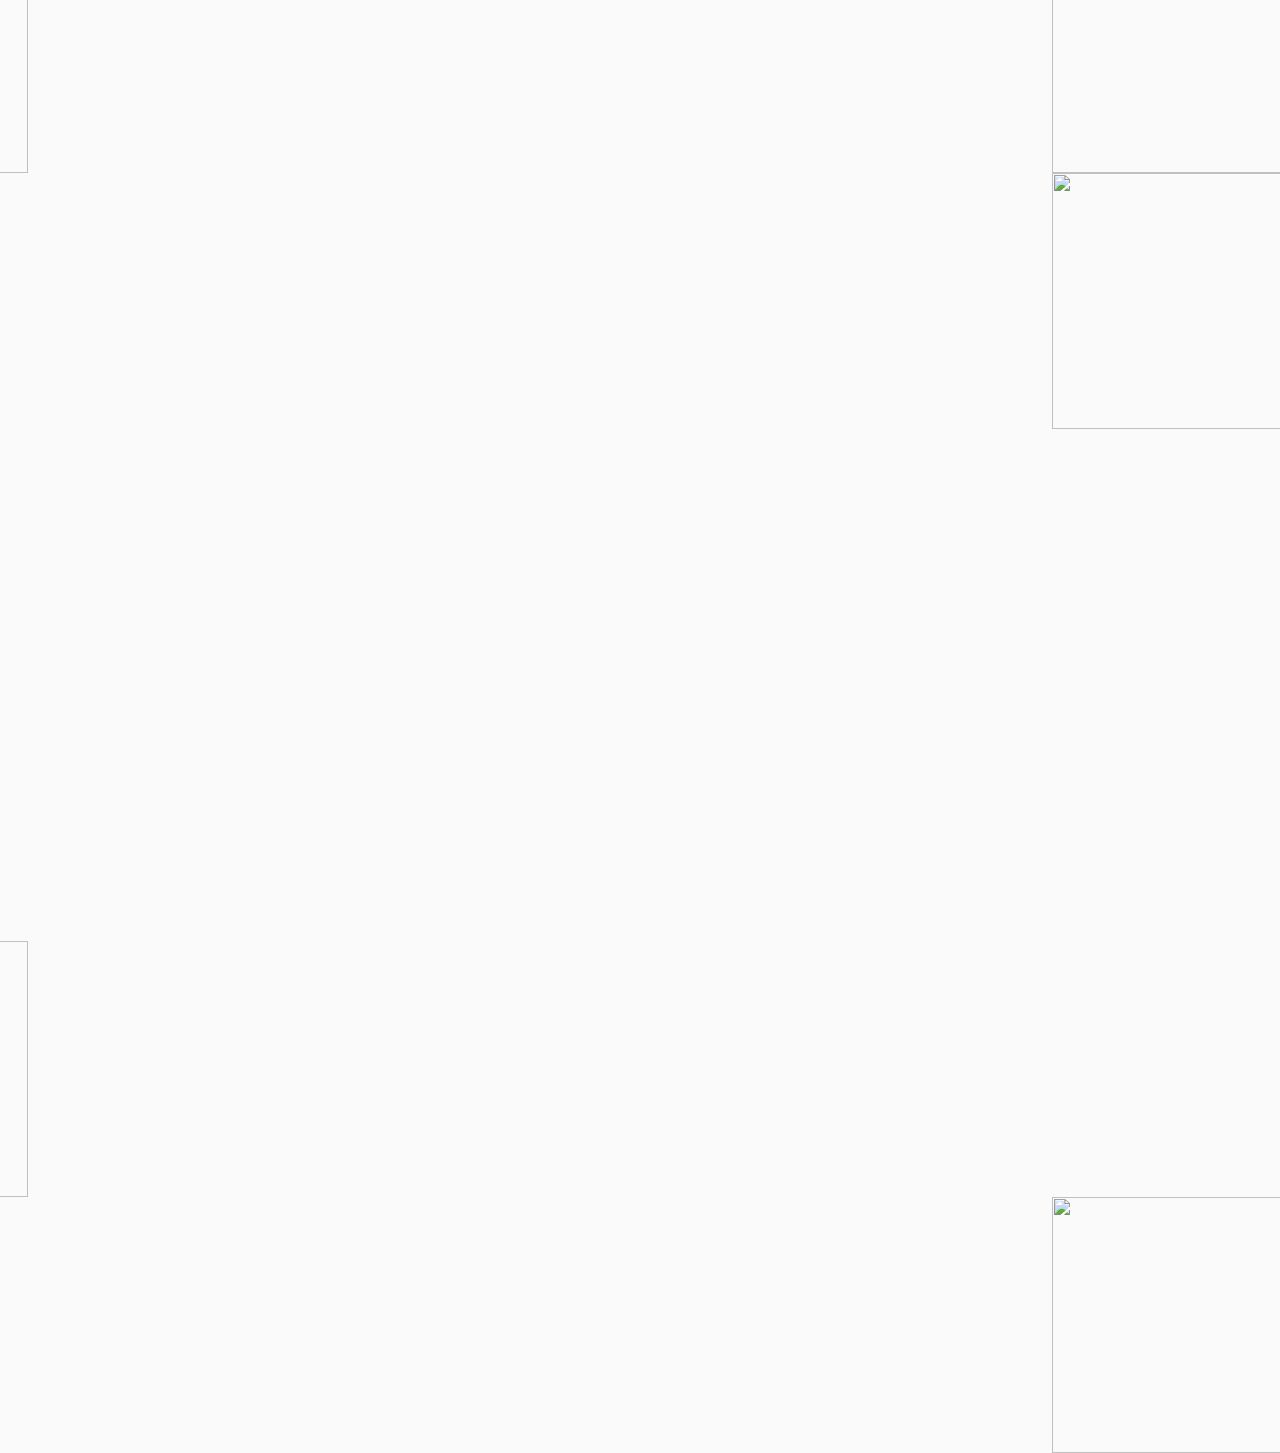
==== commit 2304064e: "Opti img sizes" ====
--- a/index.html
+++ b/index.html
@@ -81,7 +81,7 @@
         window.__currentLang = lang;
 
         // Swap hero background per language
-        const bgMap = { fr: '/img/bg-fr.jpeg', en: '/img/bg-en.jpg', th: '/img/bg-th.jpeg' };
+        const bgMap = { fr: '/img/bg-fr.jpeg', en: '/img/bg-en.jpeg', th: '/img/bg-th.jpeg' };
         const heroSection = document.querySelector('.hero-section');
         if (heroSection && bgMap[lang]) {
           heroSection.style.backgroundImage = "url('" + bgMap[lang] + "')";
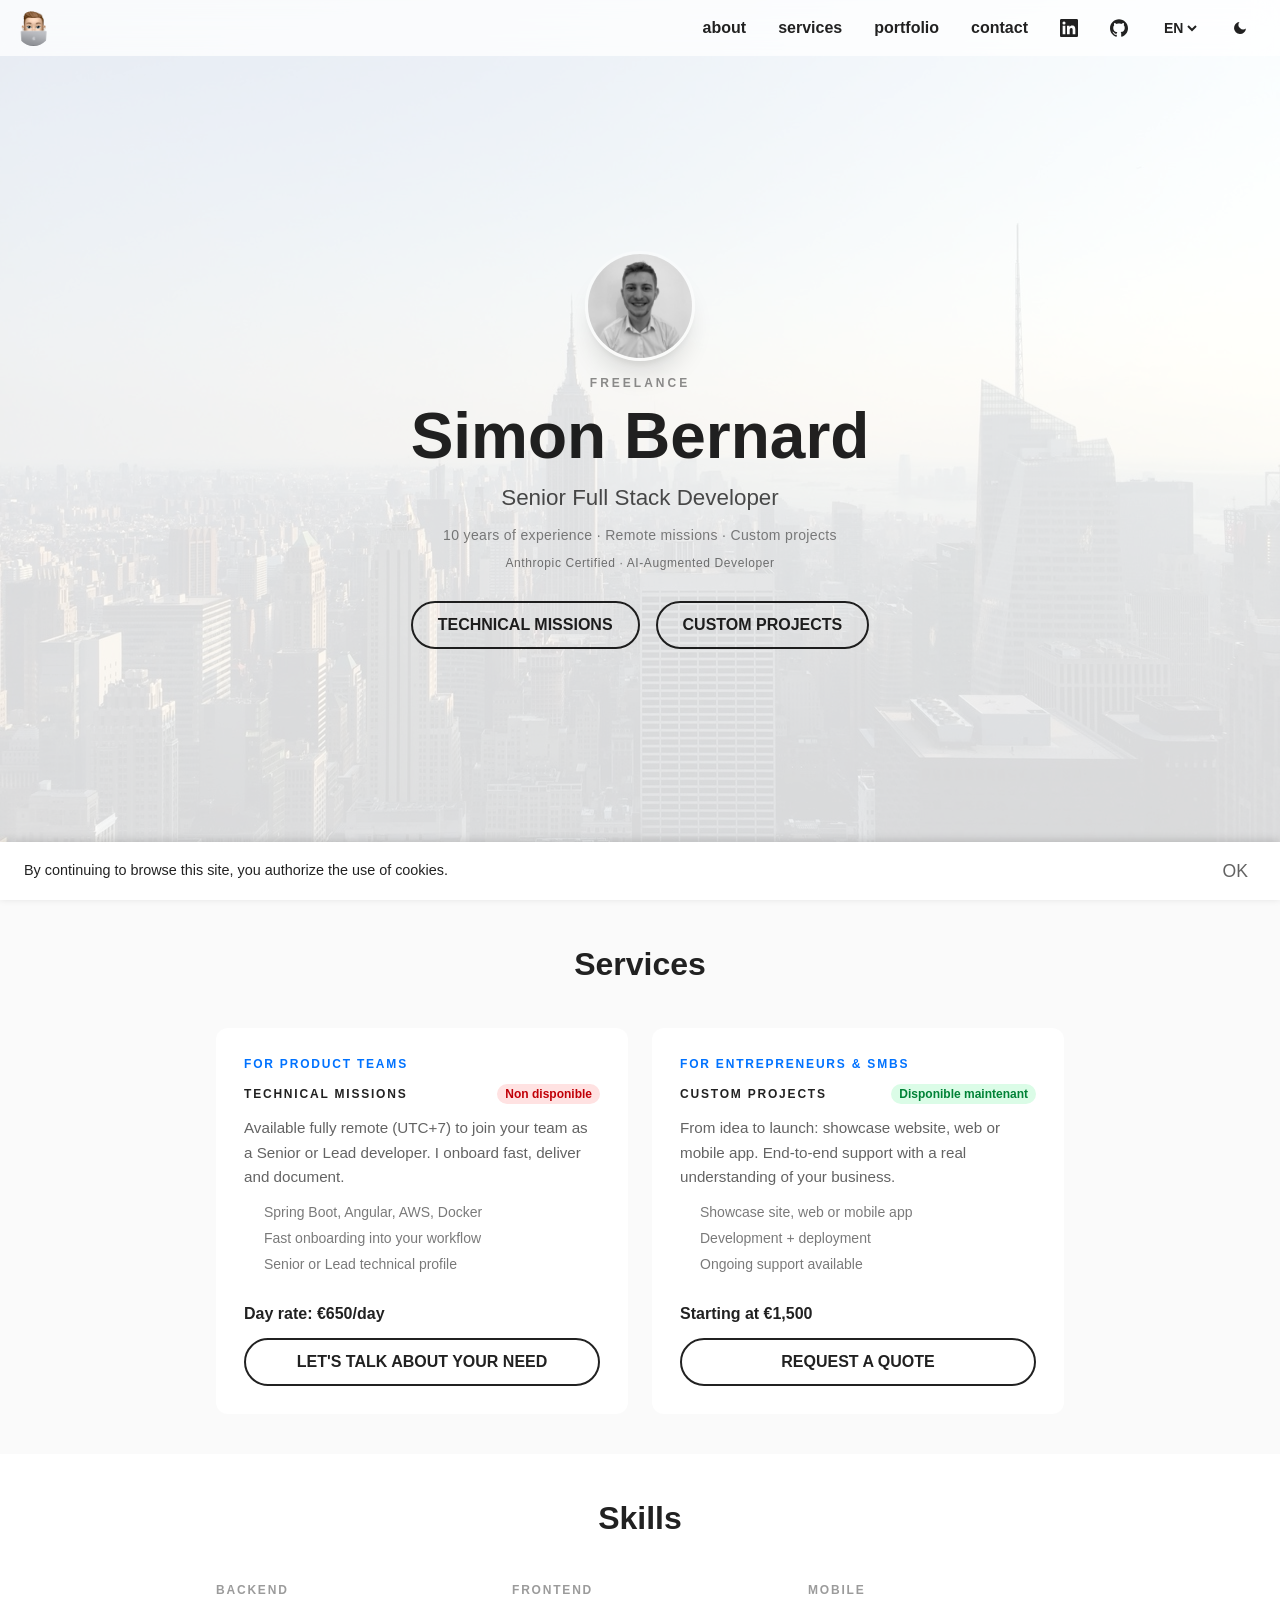
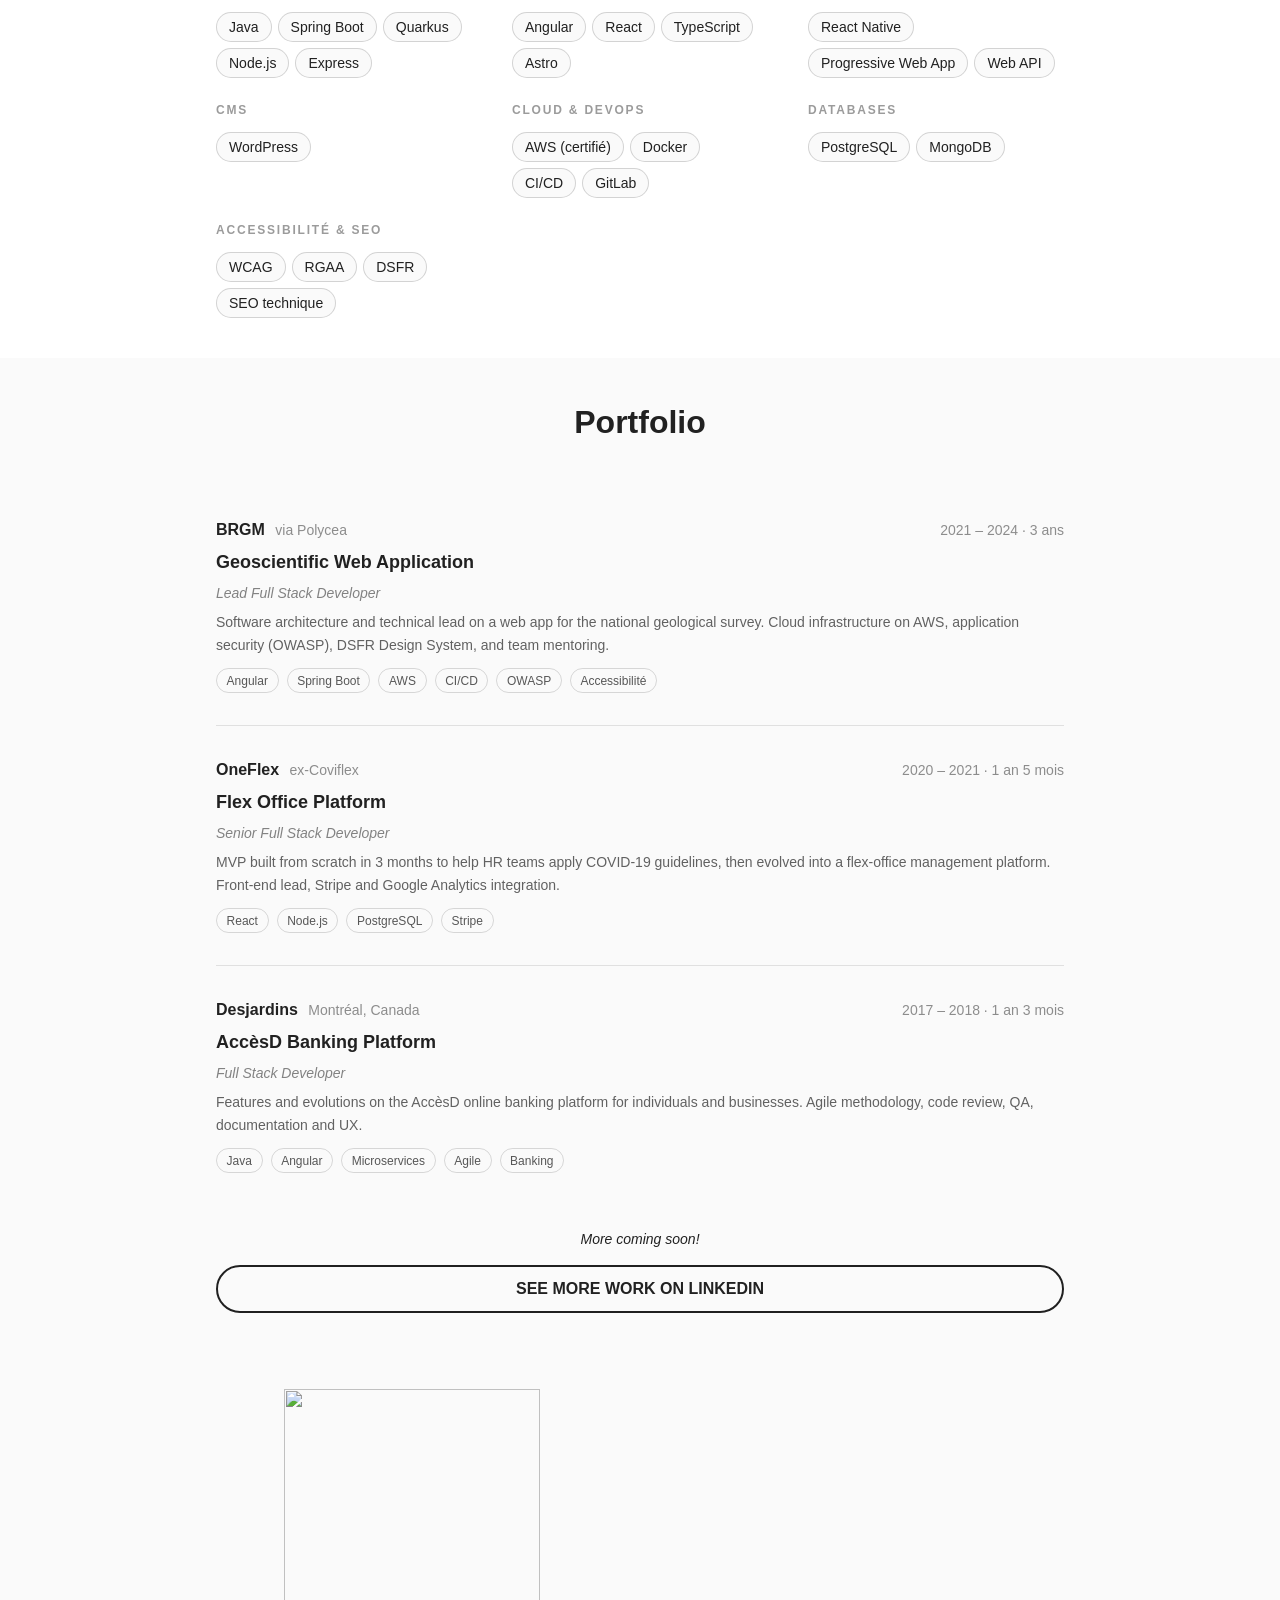
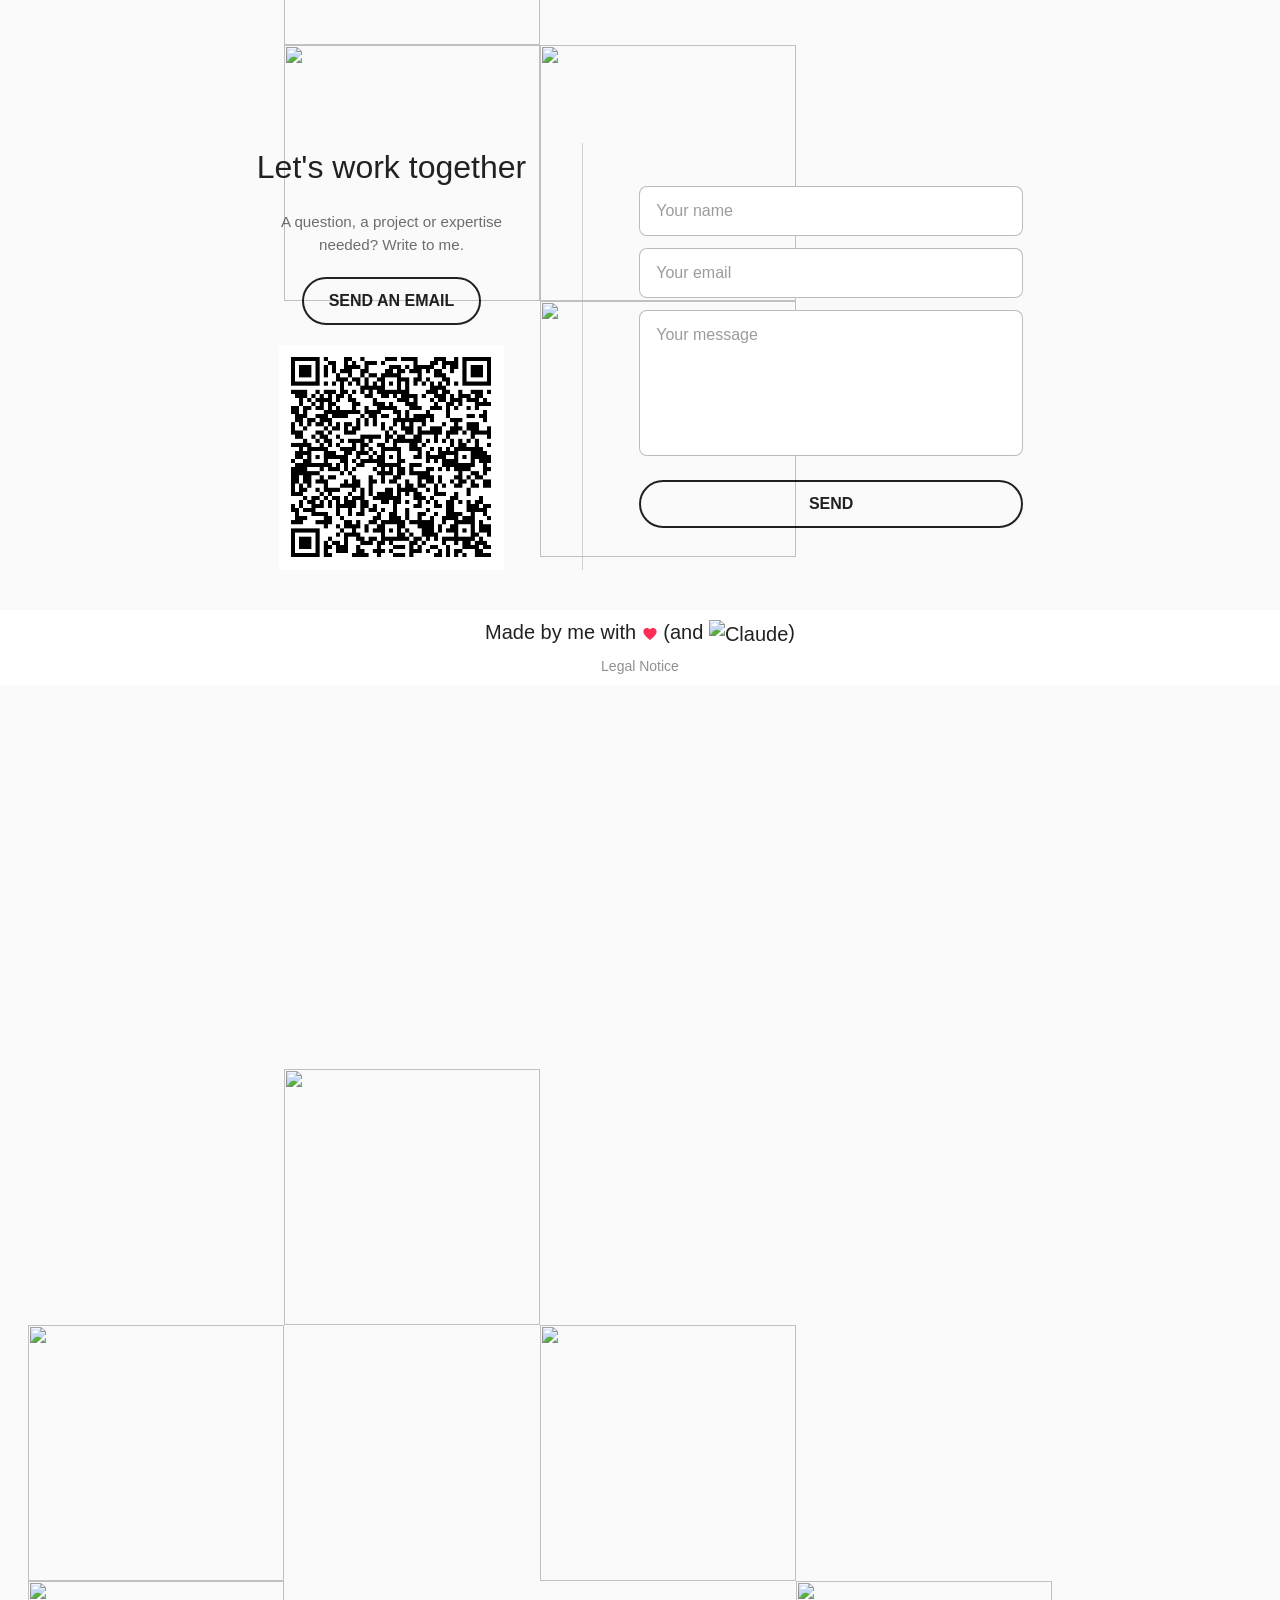
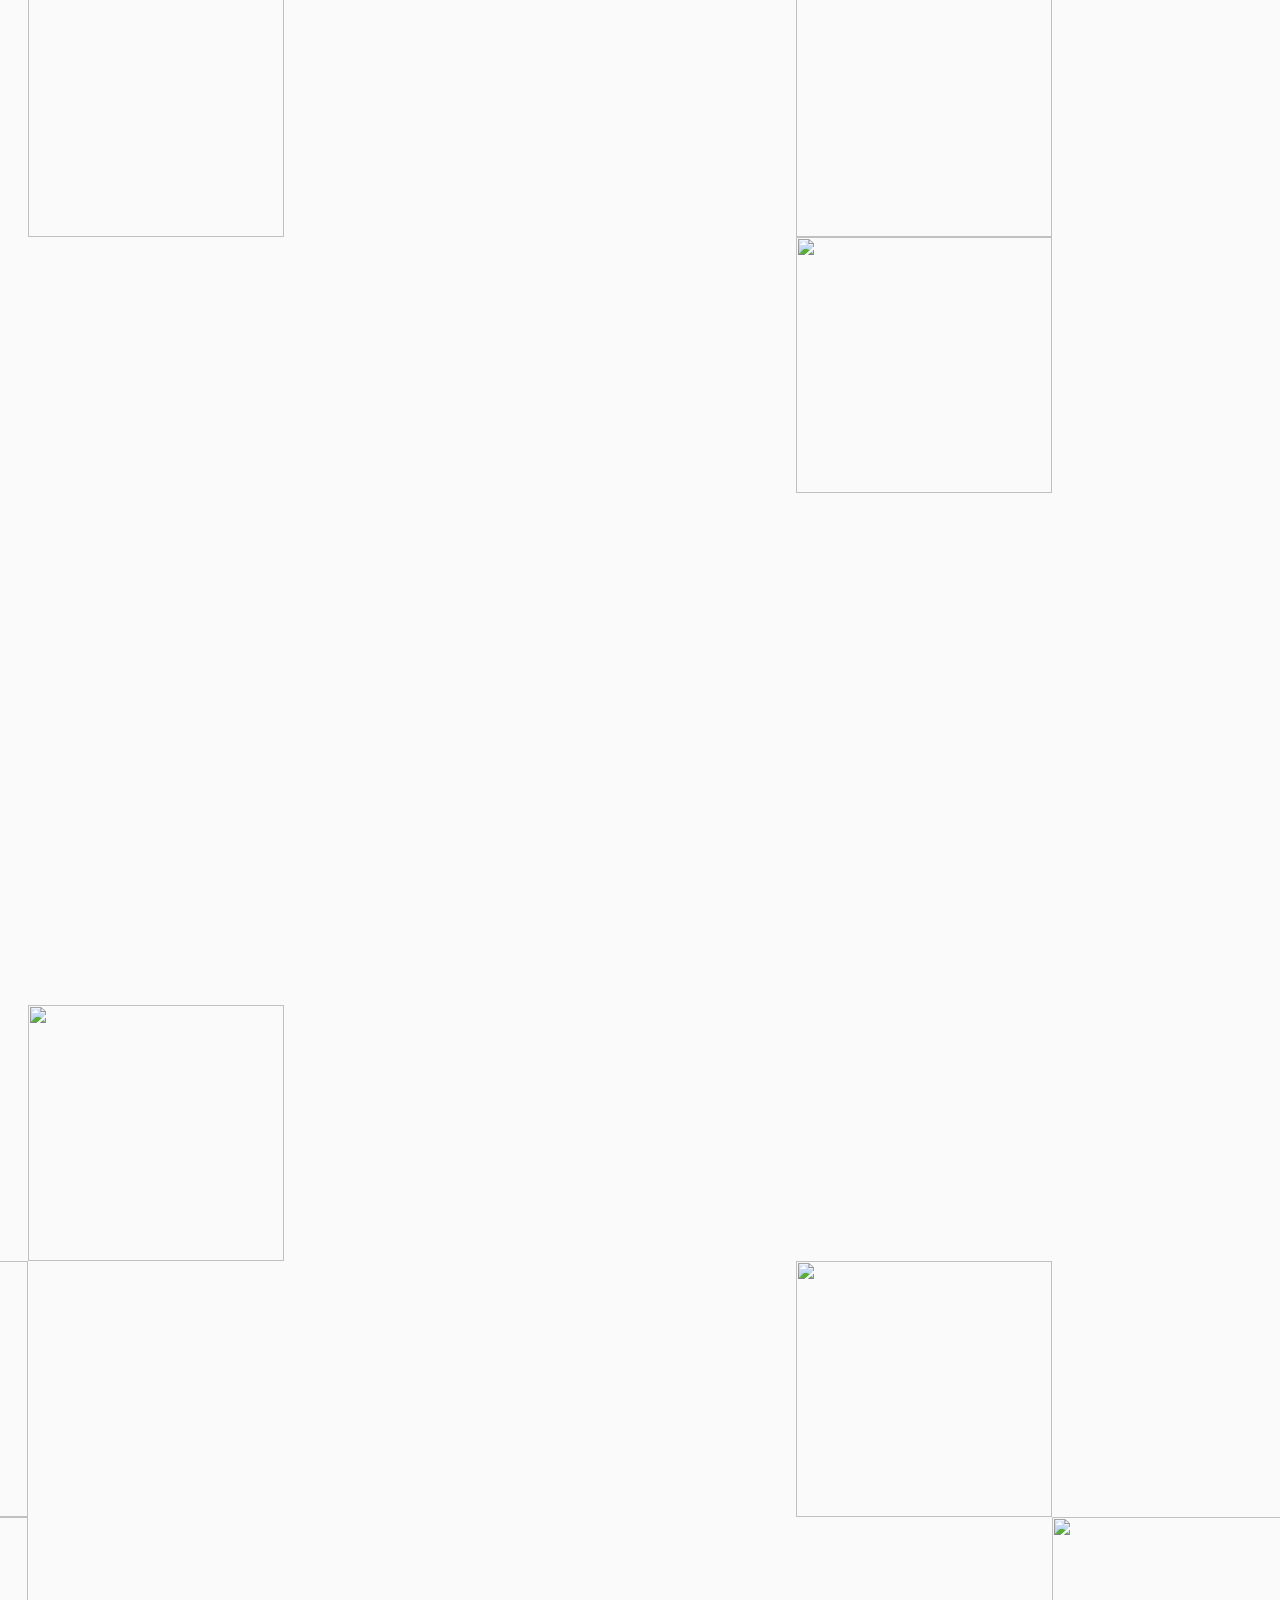
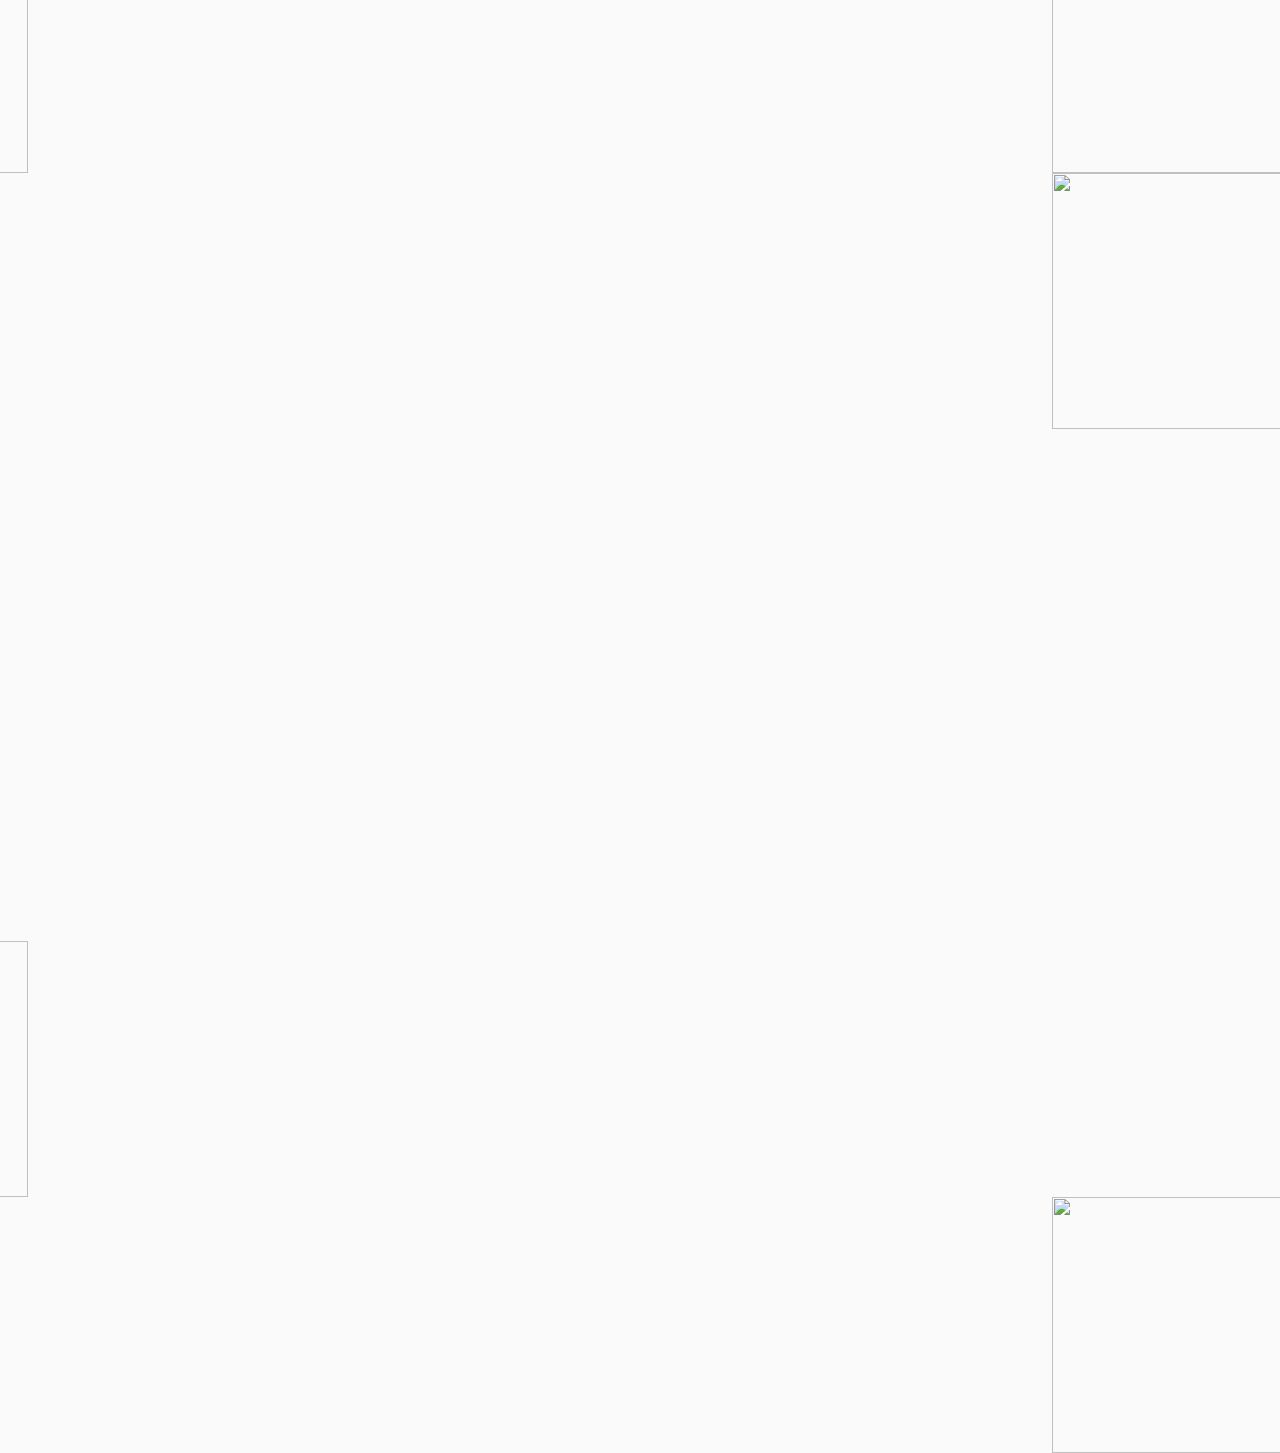
==== commit afbe9624: "Small ajustements" ====
--- a/index.html
+++ b/index.html
@@ -5,9 +5,9 @@
         const theme = saved || (window.matchMedia('(prefers-color-scheme: dark)').matches ? 'dark' : 'light');
         document.documentElement.setAttribute('data-theme', theme);
       })();
-    </script><link rel="stylesheet" href="/_astro/Footer.fmpgbMT5.css">
+    </script><link rel="stylesheet" href="/_astro/Footer.CZAJvrlk.css">
 <style>.hero-section[data-astro-cid-nlow4r3u]{width:100%;height:100vh;min-height:500px;background:url(/img/bg-fr.jpeg) no-repeat center center / cover}.bg-overlay[data-astro-cid-nlow4r3u]{background-color:#ffffffd6}[data-theme=dark] .bg-overlay[data-astro-cid-nlow4r3u]{background-color:#000000d6}[data-theme=pink] .bg-overlay[data-astro-cid-nlow4r3u]{background-color:#ff4081a6}.hero-name[data-astro-cid-nlow4r3u]{font-size:clamp(2.5rem,6vw,4rem);font-weight:700;line-height:1.1}.hero-title[data-astro-cid-nlow4r3u]{font-size:clamp(1.1rem,2.5vw,1.4rem)}.badge[data-astro-cid-gd3sksvt]{border:1.5px solid color-mix(in srgb,var(--color-text) 18%,transparent);transition:border-color .2s,color .2s}.badge[data-astro-cid-gd3sksvt]:hover{border-color:#0072ff;color:#0072ff}[data-theme=dark] .badge[data-astro-cid-gd3sksvt]:hover{border-color:#5cc8ff;color:#5cc8ff}.proj-row[data-astro-cid-vgdjpaah]{border-top:1px solid color-mix(in srgb,var(--color-text) 12%,transparent)}.proj-tag[data-astro-cid-vgdjpaah]{display:inline-block;padding:.15rem .6rem;border-radius:999px;font-size:.75rem;font-weight:500;border:1px solid color-mix(in srgb,var(--color-text) 22%,transparent);opacity:.75}.contact-input[data-astro-cid-sf65xnmu]{background-color:var(--color-secondary-bg);color:var(--color-text);border:1.5px solid color-mix(in srgb,var(--color-text) 30%,transparent);border-radius:.5rem;padding:.75rem 1rem;font-size:1rem;width:100%;transition:border-color .2s}.contact-input[data-astro-cid-sf65xnmu]:focus{outline:none;border-color:#0072ff}.contact-input[data-astro-cid-sf65xnmu]::placeholder{color:color-mix(in srgb,var(--color-text) 45%,transparent)}.separator[data-astro-cid-sf65xnmu]{background-color:color-mix(in srgb,var(--color-text) 20%,transparent)}.contact-subtitle[data-astro-cid-sf65xnmu]{margin:0;opacity:.65;font-size:.95rem;text-align:center;max-width:260px}.to-top-button[data-astro-cid-73562bqz]{display:none;position:fixed;bottom:50px;right:50px;width:50px;height:50px;padding:0;align-items:center;justify-content:center;z-index:999}.scroll-reveal{opacity:0;transform:translateY(22px);transition:opacity .5s ease,transform .5s ease}.scroll-reveal--visible{opacity:1;transform:translateY(0)}.scroll-reveal-delay-1{transition-delay:.08s}.scroll-reveal-delay-2{transition-delay:.16s}.scroll-reveal-delay-3{transition-delay:.24s}.scroll-reveal-delay-4{transition-delay:.32s}#cookie-banner[data-astro-cid-fzbxxtek]{position:fixed;bottom:0;left:0;right:0;background-color:var(--color-secondary-bg);color:var(--color-text);padding:12px 24px;display:flex;align-items:center;justify-content:space-between;gap:16px;z-index:200;box-shadow:0 -2px 8px #00000026;font-size:.9rem}#cookie-banner[data-astro-cid-fzbxxtek] p[data-astro-cid-fzbxxtek]{margin:0}#cookie-accept[data-astro-cid-fzbxxtek]{background:none;border:none;color:var(--color-text);cursor:pointer;font-size:1.1rem;flex-shrink:0;padding:4px 8px;opacity:.7;transition:opacity .15s}#cookie-accept[data-astro-cid-fzbxxtek]:hover{opacity:1}
-</style></head> <body>  <nav class="navbar-blur absolute top-0 left-0 right-0 z-50 px-4 py-2" data-astro-cid-5blmo7yk> <div class="flex flex-wrap items-center justify-between" data-astro-cid-5blmo7yk> <a href="/" class="inline-flex shrink-0" aria-label="Home" data-astro-cid-5blmo7yk> <img src="/me.png" width="35" height="35" alt="Logo" loading="lazy" data-astro-cid-5blmo7yk> </a> <div class="desktop-menu" style="display: none;" data-astro-cid-5blmo7yk> <ul class="flex flex-row items-center list-none m-0 p-0" data-astro-cid-5blmo7yk> <li data-astro-cid-5blmo7yk><a href="#about" class="nav-link" data-astro-cid-5blmo7yk><strong data-i18n="a" data-astro-cid-5blmo7yk>à propos</strong></a></li> <li data-astro-cid-5blmo7yk><a href="#services" class="nav-link" data-astro-cid-5blmo7yk><strong data-i18n="s" data-astro-cid-5blmo7yk>services</strong></a></li> <li data-astro-cid-5blmo7yk><a href="#realisations" class="nav-link" data-astro-cid-5blmo7yk><strong data-i18n="po" data-astro-cid-5blmo7yk>réalisations</strong></a></li> <li data-astro-cid-5blmo7yk><a href="#contact" class="nav-link" data-astro-cid-5blmo7yk><strong data-i18n="c" data-astro-cid-5blmo7yk>contact</strong></a></li> <li data-astro-cid-5blmo7yk> <a href="https://www.linkedin.com/in/simnbernard/" target="_blank" rel="noopener noreferrer" class="nav-link" title="LinkedIn" aria-label="LinkedIn" data-astro-cid-5blmo7yk> <svg width="18" height="18" viewBox="0 0 24 24" fill="currentColor" data-astro-cid-5blmo7yk> <path d="M20.447 20.452h-3.554v-5.569c0-1.328-.027-3.037-1.852-3.037-1.853 0-2.136 1.445-2.136 2.939v5.667H9.351V9h3.414v1.561h.046c.477-.9 1.637-1.85 3.37-1.85 3.601 0 4.267 2.37 4.267 5.455v6.286zM5.337 7.433a2.062 2.062 0 01-2.063-2.065 2.064 2.064 0 112.063 2.065zm1.782 13.019H3.555V9h3.564v11.452zM22.225 0H1.771C.792 0 0 .774 0 1.729v20.542C0 23.227.792 24 1.771 24h20.451C23.2 24 24 23.227 24 22.271V1.729C24 .774 23.2 0 22.222 0h.003z" data-astro-cid-5blmo7yk></path> </svg> </a> </li> <li data-astro-cid-5blmo7yk> <a href="https://github.com/simnbernard" target="_blank" rel="noopener noreferrer" class="nav-link" title="GitHub" aria-label="GitHub" data-astro-cid-5blmo7yk> <svg width="18" height="18" viewBox="0 0 24 24" fill="currentColor" data-astro-cid-5blmo7yk> <path d="M12 .297c-6.63 0-12 5.373-12 12 0 5.303 3.438 9.8 8.205 11.385.6.113.82-.258.82-.577 0-.285-.01-1.04-.015-2.04-3.338.724-4.042-1.61-4.042-1.61C4.422 18.07 3.633 17.7 3.633 17.7c-1.087-.744.084-.729.084-.729 1.205.084 1.838 1.236 1.838 1.236 1.07 1.835 2.809 1.305 3.495.998.108-.776.417-1.305.76-1.605-2.665-.3-5.466-1.332-5.466-5.93 0-1.31.465-2.38 1.235-3.22-.135-.303-.54-1.523.105-3.176 0 0 1.005-.322 3.3 1.23.96-.267 1.98-.399 3-.405 1.02.006 2.04.138 3 .405 2.28-1.552 3.285-1.23 3.285-1.23.645 1.653.24 2.873.12 3.176.765.84 1.23 1.91 1.23 3.22 0 4.61-2.805 5.625-5.475 5.92.42.36.81 1.096.81 2.22 0 1.606-.015 2.896-.015 3.286 0 .315.21.69.825.57C20.565 22.092 24 17.592 24 12.297c0-6.627-5.373-12-12-12" data-astro-cid-5blmo7yk></path> </svg> </a> </li> <li data-astro-cid-5blmo7yk> <div class="lang-select-wrap nav-link" data-i18n-title="cla" title="Changer la langue" data-astro-cid-5blmo7yk> <select id="lang-select-desktop" class="lang-select" aria-label="Changer la langue" data-astro-cid-5blmo7yk> <option value="fr" data-astro-cid-5blmo7yk>FR</option> <option value="en" data-astro-cid-5blmo7yk>EN</option> <!-- <option value="th">TH</option> --> </select> </div> </li> <li data-astro-cid-5blmo7yk> <button class="nav-link" onclick="window.toggleTheme()" data-i18n-title="ct" title="Changer le thème" data-astro-cid-5blmo7yk> <span id="icon-moon" data-astro-cid-5blmo7yk> <svg width="16" height="16" viewBox="0 0 24 24" fill="currentColor" data-astro-cid-5blmo7yk><path d="M21 12.79A9 9 0 1111.21 3 7 7 0 0021 12.79z" data-astro-cid-5blmo7yk></path></svg> </span> <span id="icon-sun" style="display:none;" data-astro-cid-5blmo7yk> <svg width="16" height="16" viewBox="0 0 24 24" fill="none" stroke="currentColor" stroke-width="2" data-astro-cid-5blmo7yk> <circle cx="12" cy="12" r="5" data-astro-cid-5blmo7yk></circle><line x1="12" y1="1" x2="12" y2="3" data-astro-cid-5blmo7yk></line><line x1="12" y1="21" x2="12" y2="23" data-astro-cid-5blmo7yk></line> <line x1="4.22" y1="4.22" x2="5.64" y2="5.64" data-astro-cid-5blmo7yk></line><line x1="18.36" y1="18.36" x2="19.78" y2="19.78" data-astro-cid-5blmo7yk></line> <line x1="1" y1="12" x2="3" y2="12" data-astro-cid-5blmo7yk></line><line x1="21" y1="12" x2="23" y2="12" data-astro-cid-5blmo7yk></line> <line x1="4.22" y1="19.78" x2="5.64" y2="18.36" data-astro-cid-5blmo7yk></line><line x1="18.36" y1="5.64" x2="19.78" y2="4.22" data-astro-cid-5blmo7yk></line> </svg> </span> </button> </li> </ul> </div> <button id="hamburger" class="hamburger-btn mobile-only" type="button" aria-label="Menu" aria-expanded="false" aria-controls="mobile-menu" data-astro-cid-5blmo7yk> <div class="hamburger-icon" data-astro-cid-5blmo7yk> <span class="bar" data-astro-cid-5blmo7yk></span> <span class="bar" data-astro-cid-5blmo7yk></span> <span class="bar" data-astro-cid-5blmo7yk></span> </div> </button> </div> <div id="mobile-menu" class="mobile-only overflow-hidden" style="display: none;" data-astro-cid-5blmo7yk> <ul class="list-none m-0 p-0 text-center" data-astro-cid-5blmo7yk> <li data-astro-cid-5blmo7yk><a href="#about" class="nav-link" data-astro-cid-5blmo7yk><strong data-i18n="a" data-astro-cid-5blmo7yk>à propos</strong></a></li> <li data-astro-cid-5blmo7yk><a href="#services" class="nav-link" data-astro-cid-5blmo7yk><strong data-i18n="s" data-astro-cid-5blmo7yk>services</strong></a></li> <li data-astro-cid-5blmo7yk><a href="#realisations" class="nav-link" data-astro-cid-5blmo7yk><strong data-i18n="po" data-astro-cid-5blmo7yk>réalisations</strong></a></li> <li data-astro-cid-5blmo7yk><a href="#contact" class="nav-link" data-astro-cid-5blmo7yk><strong data-i18n="c" data-astro-cid-5blmo7yk>contact</strong></a></li> <li data-astro-cid-5blmo7yk> <a href="https://www.linkedin.com/in/simnbernard/" target="_blank" rel="noopener noreferrer" class="nav-link" data-astro-cid-5blmo7yk> <strong data-astro-cid-5blmo7yk>Linkedin</strong> </a> </li> <li data-astro-cid-5blmo7yk> <a href="https://github.com/simnbernard" target="_blank" rel="noopener noreferrer" class="nav-link" data-astro-cid-5blmo7yk> <strong data-astro-cid-5blmo7yk>Github</strong> </a> </li> <li data-astro-cid-5blmo7yk> <div class="nav-link mobile-lang" data-astro-cid-5blmo7yk> <strong data-i18n="cla" data-astro-cid-5blmo7yk>changer la langue</strong> <div class="lang-select-wrap" data-astro-cid-5blmo7yk> <select id="lang-select-mobile" class="lang-select" aria-label="Changer la langue" data-astro-cid-5blmo7yk> <option value="fr" data-astro-cid-5blmo7yk>FR</option> <option value="en" data-astro-cid-5blmo7yk>EN</option> <!-- <option value="th">TH</option> --> </select> </div> </div> </li> <li data-astro-cid-5blmo7yk> <button class="nav-link" onclick="window.toggleTheme()" data-i18n-title="ct" aria-label="Changer le thème" data-astro-cid-5blmo7yk> <strong data-i18n="ct" data-astro-cid-5blmo7yk>changer le thème</strong> </button> </li> </ul> </div> </nav>  <script type="module">const o=document.getElementById("hamburger"),l=document.getElementById("mobile-menu");o?.addEventListener("click",()=>{const e=o.classList.toggle("open");o.setAttribute("aria-expanded",String(e)),l&&(l.style.display=e?"block":"none")});l?.querySelectorAll("a[href]").forEach(e=>{e.href.includes("#")&&e.addEventListener("click",()=>{o?.classList.remove("open"),l&&(l.style.display="none")})});function c(e){const n=document.getElementById("icon-moon"),t=document.getElementById("icon-sun");n&&(n.style.display=e==="dark"?"none":"inline"),t&&(t.style.display=e==="dark"?"inline":"none")}document.addEventListener("themechange",e=>{c(e.detail.theme)});function d(e){const n=document.getElementById("lang-select-desktop"),t=document.getElementById("lang-select-mobile");n&&(n.value=e),t&&(t.value=e)}document.querySelectorAll(".lang-select").forEach(e=>{e.addEventListener("change",()=>{window.applyLang(e.value)})});document.addEventListener("langchange",e=>{d(e.detail.lang)});document.addEventListener("DOMContentLoaded",()=>{c(localStorage.getItem("theme")||"light"),d(localStorage.getItem("lang")||"fr")});</script> <main> <section id="about" class="hero-section" data-astro-cid-nlow4r3u> <div class="bg-overlay full-size v-center" data-astro-cid-nlow4r3u> <div class="flex flex-col items-center text-center max-w-2xl px-6 gap-2.5" data-astro-cid-nlow4r3u> <img src="/img/photo.jpg" alt="Simon Bernard" class="rounded-full object-cover grayscale shadow-xl mb-1 w-[110px] h-[110px] border-[3px] border-white/35" loading="eager" data-astro-cid-nlow4r3u> <p class="m-0 text-xs font-semibold tracking-[0.25em] uppercase opacity-50" data-astro-cid-nlow4r3u>Freelance</p> <h1 class="hero-name m-0" data-astro-cid-nlow4r3u>Simon Bernard</h1> <h2 class="m-0 font-normal opacity-80 hero-title" data-i18n="h-title" data-astro-cid-nlow4r3u>Développeur Full Stack Senior</h2> <p class="m-0 text-sm opacity-55 tracking-wide" data-i18n="h-tagline" data-astro-cid-nlow4r3u>10 ans d'expérience · Missions remote · Projets sur mesure</p> <p class="m-0 text-xs opacity-60 tracking-wider font-medium" data-i18n="h-anthropic" data-astro-cid-nlow4r3u>Certifié Anthropic · AI-Augmented Developer</p> <!-- THAILAND: Uncomment the line below when relocated --> <!-- <p class="m-0 text-sm opacity-65" data-i18n="h-location">📍 Bangkok · UTC+7 · Disponible pour clients Europe & Asie</p> --> <div class="flex gap-4 mt-5 flex-wrap justify-center" data-astro-cid-nlow4r3u> <a href="#services" class="primary-btn no-underline" data-i18n="h-cta1" data-astro-cid-nlow4r3u>Mission technique</a> <a href="#services" class="primary-btn no-underline" data-i18n="h-cta2" data-astro-cid-nlow4r3u>Projet sur mesure</a> </div> </div> </div> </section> <section id="services" class="primary-bg py-10"> <div class="max-w-4xl mx-auto px-6"> <h2 class="text-[2rem] font-semibold text-center mb-10 scroll-reveal" data-i18n="sv-title">Services</h2> <div class="grid grid-cols-1 md:grid-cols-2 gap-6"> <div class="scroll-reveal scroll-reveal-delay-1 secondary-bg rounded-xl p-7 flex flex-col gap-3"> <p class="m-0 text-xs font-bold tracking-[0.15em] uppercase text-[#0072ff]" data-i18n="sv-sub1">Pour les équipes produit</p> <div class="flex items-center justify-between gap-2"> <h3 class="m-0 text-xs font-bold tracking-[0.15em] uppercase" data-i18n="sv-t1">Missions techniques</h3> <span class="text-xs font-semibold px-2 py-0.5 rounded-full bg-amber-100 text-amber-700 dark:bg-amber-900/30 dark:text-amber-400 whitespace-nowrap" data-i18n="sv-avail1">Dispo. jan. 2027</span> </div> <p class="m-0 opacity-70 leading-relaxed text-[0.95rem]" data-i18n="sv-d1">Disponible en full remote (UTC+7) pour rejoindre votre équipe en tant que développeur Senior ou Lead. Je m'intègre rapidement, je livre et je documente.</p> <ul class="m-0 pl-5 flex flex-col gap-1.5 opacity-60 text-sm flex-1"> <li data-i18n="sv-l1a">Spring Boot, Angular, AWS, Docker</li> <li data-i18n="sv-l1b">Intégration rapide dans votre workflow</li> <li data-i18n="sv-l1c">Profil Senior ou Lead technique</li> </ul> <div class="flex flex-col gap-3 pt-4 mt-auto"> <p class="m-0 font-semibold" data-i18n="sv-tjm">TJM : 650 €/jour</p> <a href="#contact" class="primary-btn block text-center no-underline" data-i18n="sv-btn1">Parlons de votre besoin</a> </div> </div> <div class="scroll-reveal scroll-reveal-delay-2 secondary-bg rounded-xl p-7 flex flex-col gap-3"> <p class="m-0 text-xs font-bold tracking-[0.15em] uppercase text-[#0072ff]" data-i18n="sv-sub2">Pour les entrepreneurs & TPE/PME</p> <div class="flex items-center justify-between gap-2"> <h3 class="m-0 text-xs font-bold tracking-[0.15em] uppercase" data-i18n="sv-t2">Projets sur mesure</h3> <span class="text-xs font-semibold px-2 py-0.5 rounded-full bg-green-100 text-green-700 dark:bg-green-900/30 dark:text-green-400 whitespace-nowrap" data-i18n="sv-avail2">Disponible maintenant</span> </div> <p class="m-0 opacity-70 leading-relaxed text-[0.95rem]" data-i18n="sv-d2">De l'idée à la mise en ligne : site vitrine, application web ou mobile. Accompagnement de bout en bout avec une vraie compréhension de vos enjeux.</p> <ul class="m-0 pl-5 flex flex-col gap-1.5 opacity-60 text-sm flex-1"> <li data-i18n="sv-l2a">Site vitrine, app web ou mobile</li> <li data-i18n="sv-l2b">Développement + déploiement</li> <li data-i18n="sv-l2c">Suivi et maintenance possibles</li> </ul> <div class="flex flex-col gap-3 pt-4 mt-auto"> <p class="m-0 font-semibold" data-i18n="sv-from">À partir de 1 500 €</p> <a href="#contact" class="primary-btn block text-center no-underline" data-i18n="sv-btn2">Demander un devis</a> </div> </div> </div> </div> </section> <section id="competences" class="secondary-bg py-10" data-astro-cid-gd3sksvt> <div class="max-w-4xl mx-auto px-6" data-astro-cid-gd3sksvt> <h2 class="text-[2rem] font-semibold text-center mb-10 scroll-reveal" data-i18n="sk-title" data-astro-cid-gd3sksvt>
+</style></head> <body>  <nav class="navbar-blur absolute top-0 left-0 right-0 z-50 px-4 py-2" data-astro-cid-5blmo7yk> <div class="flex flex-wrap items-center justify-between" data-astro-cid-5blmo7yk> <a href="/" class="inline-flex shrink-0" aria-label="Home" data-astro-cid-5blmo7yk> <img src="/me.png" width="35" height="35" alt="Logo" loading="lazy" class="rounded-full" data-astro-cid-5blmo7yk> </a> <div class="desktop-menu" style="display: none;" data-astro-cid-5blmo7yk> <ul class="flex flex-row items-center list-none m-0 p-0" data-astro-cid-5blmo7yk> <li data-astro-cid-5blmo7yk><a href="#about" class="nav-link" data-astro-cid-5blmo7yk><strong data-i18n="a" data-astro-cid-5blmo7yk>à propos</strong></a></li> <li data-astro-cid-5blmo7yk><a href="#services" class="nav-link" data-astro-cid-5blmo7yk><strong data-i18n="s" data-astro-cid-5blmo7yk>services</strong></a></li> <li data-astro-cid-5blmo7yk><a href="#realisations" class="nav-link" data-astro-cid-5blmo7yk><strong data-i18n="po" data-astro-cid-5blmo7yk>réalisations</strong></a></li> <li data-astro-cid-5blmo7yk><a href="#contact" class="nav-link" data-astro-cid-5blmo7yk><strong data-i18n="c" data-astro-cid-5blmo7yk>contact</strong></a></li> <li data-astro-cid-5blmo7yk> <a href="https://www.linkedin.com/in/simnbernard/" target="_blank" rel="noopener noreferrer" class="nav-link" title="LinkedIn" aria-label="LinkedIn" data-astro-cid-5blmo7yk> <svg width="18" height="18" viewBox="0 0 24 24" fill="currentColor" data-astro-cid-5blmo7yk> <path d="M20.447 20.452h-3.554v-5.569c0-1.328-.027-3.037-1.852-3.037-1.853 0-2.136 1.445-2.136 2.939v5.667H9.351V9h3.414v1.561h.046c.477-.9 1.637-1.85 3.37-1.85 3.601 0 4.267 2.37 4.267 5.455v6.286zM5.337 7.433a2.062 2.062 0 01-2.063-2.065 2.064 2.064 0 112.063 2.065zm1.782 13.019H3.555V9h3.564v11.452zM22.225 0H1.771C.792 0 0 .774 0 1.729v20.542C0 23.227.792 24 1.771 24h20.451C23.2 24 24 23.227 24 22.271V1.729C24 .774 23.2 0 22.222 0h.003z" data-astro-cid-5blmo7yk></path> </svg> </a> </li> <li data-astro-cid-5blmo7yk> <a href="https://github.com/simnbernard" target="_blank" rel="noopener noreferrer" class="nav-link" title="GitHub" aria-label="GitHub" data-astro-cid-5blmo7yk> <svg width="18" height="18" viewBox="0 0 24 24" fill="currentColor" data-astro-cid-5blmo7yk> <path d="M12 .297c-6.63 0-12 5.373-12 12 0 5.303 3.438 9.8 8.205 11.385.6.113.82-.258.82-.577 0-.285-.01-1.04-.015-2.04-3.338.724-4.042-1.61-4.042-1.61C4.422 18.07 3.633 17.7 3.633 17.7c-1.087-.744.084-.729.084-.729 1.205.084 1.838 1.236 1.838 1.236 1.07 1.835 2.809 1.305 3.495.998.108-.776.417-1.305.76-1.605-2.665-.3-5.466-1.332-5.466-5.93 0-1.31.465-2.38 1.235-3.22-.135-.303-.54-1.523.105-3.176 0 0 1.005-.322 3.3 1.23.96-.267 1.98-.399 3-.405 1.02.006 2.04.138 3 .405 2.28-1.552 3.285-1.23 3.285-1.23.645 1.653.24 2.873.12 3.176.765.84 1.23 1.91 1.23 3.22 0 4.61-2.805 5.625-5.475 5.92.42.36.81 1.096.81 2.22 0 1.606-.015 2.896-.015 3.286 0 .315.21.69.825.57C20.565 22.092 24 17.592 24 12.297c0-6.627-5.373-12-12-12" data-astro-cid-5blmo7yk></path> </svg> </a> </li> <li data-astro-cid-5blmo7yk> <div class="lang-select-wrap nav-link" data-i18n-title="cla" title="Changer la langue" data-astro-cid-5blmo7yk> <select id="lang-select-desktop" class="lang-select" aria-label="Changer la langue" data-astro-cid-5blmo7yk> <option value="fr" data-astro-cid-5blmo7yk>FR</option> <option value="en" data-astro-cid-5blmo7yk>EN</option> <!-- <option value="th">TH</option> --> </select> </div> </li> <li data-astro-cid-5blmo7yk> <button class="nav-link" onclick="window.toggleTheme()" data-i18n-title="ct" title="Changer le thème" data-astro-cid-5blmo7yk> <span id="icon-moon" data-astro-cid-5blmo7yk> <svg width="16" height="16" viewBox="0 0 24 24" fill="currentColor" data-astro-cid-5blmo7yk><path d="M21 12.79A9 9 0 1111.21 3 7 7 0 0021 12.79z" data-astro-cid-5blmo7yk></path></svg> </span> <span id="icon-sun" style="display:none;" data-astro-cid-5blmo7yk> <svg width="16" height="16" viewBox="0 0 24 24" fill="none" stroke="currentColor" stroke-width="2" data-astro-cid-5blmo7yk> <circle cx="12" cy="12" r="5" data-astro-cid-5blmo7yk></circle><line x1="12" y1="1" x2="12" y2="3" data-astro-cid-5blmo7yk></line><line x1="12" y1="21" x2="12" y2="23" data-astro-cid-5blmo7yk></line> <line x1="4.22" y1="4.22" x2="5.64" y2="5.64" data-astro-cid-5blmo7yk></line><line x1="18.36" y1="18.36" x2="19.78" y2="19.78" data-astro-cid-5blmo7yk></line> <line x1="1" y1="12" x2="3" y2="12" data-astro-cid-5blmo7yk></line><line x1="21" y1="12" x2="23" y2="12" data-astro-cid-5blmo7yk></line> <line x1="4.22" y1="19.78" x2="5.64" y2="18.36" data-astro-cid-5blmo7yk></line><line x1="18.36" y1="5.64" x2="19.78" y2="4.22" data-astro-cid-5blmo7yk></line> </svg> </span> </button> </li> </ul> </div> <button id="hamburger" class="hamburger-btn mobile-only" type="button" aria-label="Menu" aria-expanded="false" aria-controls="mobile-menu" data-astro-cid-5blmo7yk> <div class="hamburger-icon" data-astro-cid-5blmo7yk> <span class="bar" data-astro-cid-5blmo7yk></span> <span class="bar" data-astro-cid-5blmo7yk></span> <span class="bar" data-astro-cid-5blmo7yk></span> </div> </button> </div> <div id="mobile-menu" class="mobile-only overflow-hidden" style="display: none;" data-astro-cid-5blmo7yk> <ul class="list-none m-0 p-0 text-center" data-astro-cid-5blmo7yk> <li data-astro-cid-5blmo7yk><a href="#about" class="nav-link" data-astro-cid-5blmo7yk><strong data-i18n="a" data-astro-cid-5blmo7yk>à propos</strong></a></li> <li data-astro-cid-5blmo7yk><a href="#services" class="nav-link" data-astro-cid-5blmo7yk><strong data-i18n="s" data-astro-cid-5blmo7yk>services</strong></a></li> <li data-astro-cid-5blmo7yk><a href="#realisations" class="nav-link" data-astro-cid-5blmo7yk><strong data-i18n="po" data-astro-cid-5blmo7yk>réalisations</strong></a></li> <li data-astro-cid-5blmo7yk><a href="#contact" class="nav-link" data-astro-cid-5blmo7yk><strong data-i18n="c" data-astro-cid-5blmo7yk>contact</strong></a></li> <li data-astro-cid-5blmo7yk> <a href="https://www.linkedin.com/in/simnbernard/" target="_blank" rel="noopener noreferrer" class="nav-link" data-astro-cid-5blmo7yk> <strong data-astro-cid-5blmo7yk>Linkedin</strong> </a> </li> <li data-astro-cid-5blmo7yk> <a href="https://github.com/simnbernard" target="_blank" rel="noopener noreferrer" class="nav-link" data-astro-cid-5blmo7yk> <strong data-astro-cid-5blmo7yk>Github</strong> </a> </li> <li data-astro-cid-5blmo7yk> <div class="nav-link mobile-lang" data-astro-cid-5blmo7yk> <strong data-i18n="cla" data-astro-cid-5blmo7yk>changer la langue</strong> <div class="lang-select-wrap" data-astro-cid-5blmo7yk> <select id="lang-select-mobile" class="lang-select" aria-label="Changer la langue" data-astro-cid-5blmo7yk> <option value="fr" data-astro-cid-5blmo7yk>FR</option> <option value="en" data-astro-cid-5blmo7yk>EN</option> <!-- <option value="th">TH</option> --> </select> </div> </div> </li> <li data-astro-cid-5blmo7yk> <button class="nav-link" onclick="window.toggleTheme()" data-i18n-title="ct" aria-label="Changer le thème" data-astro-cid-5blmo7yk> <strong data-i18n="ct" data-astro-cid-5blmo7yk>changer le thème</strong> </button> </li> </ul> </div> </nav>  <script type="module">const o=document.getElementById("hamburger"),l=document.getElementById("mobile-menu");o?.addEventListener("click",()=>{const e=o.classList.toggle("open");o.setAttribute("aria-expanded",String(e)),l&&(l.style.display=e?"block":"none")});l?.querySelectorAll("a[href]").forEach(e=>{e.href.includes("#")&&e.addEventListener("click",()=>{o?.classList.remove("open"),l&&(l.style.display="none")})});function c(e){const n=document.getElementById("icon-moon"),t=document.getElementById("icon-sun");n&&(n.style.display=e==="dark"?"none":"inline"),t&&(t.style.display=e==="dark"?"inline":"none")}document.addEventListener("themechange",e=>{c(e.detail.theme)});function d(e){const n=document.getElementById("lang-select-desktop"),t=document.getElementById("lang-select-mobile");n&&(n.value=e),t&&(t.value=e)}document.querySelectorAll(".lang-select").forEach(e=>{e.addEventListener("change",()=>{window.applyLang(e.value)})});document.addEventListener("langchange",e=>{d(e.detail.lang)});document.addEventListener("DOMContentLoaded",()=>{c(localStorage.getItem("theme")||"light"),d(localStorage.getItem("lang")||"fr")});</script> <main> <section id="about" class="hero-section" data-astro-cid-nlow4r3u> <div class="bg-overlay full-size v-center" data-astro-cid-nlow4r3u> <div class="flex flex-col items-center text-center max-w-2xl px-6 gap-2.5" data-astro-cid-nlow4r3u> <img src="/img/photo.jpg" alt="Simon Bernard" class="rounded-full object-cover grayscale shadow-xl mb-1 w-[110px] h-[110px] border-[3px] border-white/35" loading="eager" data-astro-cid-nlow4r3u> <p class="m-0 text-xs font-semibold tracking-[0.25em] uppercase opacity-50" data-astro-cid-nlow4r3u>Freelance</p> <h1 class="hero-name m-0" data-astro-cid-nlow4r3u>Simon Bernard</h1> <h2 class="m-0 font-normal opacity-80 hero-title" data-i18n="h-title" data-astro-cid-nlow4r3u>Développeur Full Stack Senior</h2> <p class="m-0 text-sm opacity-55 tracking-wide" data-i18n="h-tagline" data-astro-cid-nlow4r3u>10 ans d'expérience · Missions remote · Projets sur mesure</p> <p class="m-0 text-xs opacity-60 tracking-wider font-medium" data-i18n="h-anthropic" data-astro-cid-nlow4r3u>Certifié Anthropic · AI-Augmented Developer</p> <!-- THAILAND: Uncomment the line below when relocated --> <!-- <p class="m-0 text-sm opacity-65" data-i18n="h-location">📍 Bangkok · UTC+7 · Disponible pour clients Europe & Asie</p> --> <div class="flex gap-4 mt-5 flex-wrap justify-center" data-astro-cid-nlow4r3u> <a href="#services" class="primary-btn no-underline" data-i18n="h-cta1" data-astro-cid-nlow4r3u>Mission technique</a> <a href="#services" class="primary-btn no-underline" data-i18n="h-cta2" data-astro-cid-nlow4r3u>Projet sur mesure</a> </div> </div> </div> </section> <section id="services" class="primary-bg py-10"> <div class="max-w-4xl mx-auto px-6"> <h2 class="text-[2rem] font-semibold text-center mb-10 scroll-reveal" data-i18n="sv-title">Services</h2> <div class="grid grid-cols-1 md:grid-cols-2 gap-6"> <div class="scroll-reveal scroll-reveal-delay-1 secondary-bg rounded-xl p-7 flex flex-col gap-3"> <p class="m-0 text-xs font-bold tracking-[0.15em] uppercase text-[#0072ff]" data-i18n="sv-sub1">Pour les équipes produit</p> <div class="flex items-center justify-between gap-2"> <h3 class="m-0 text-xs font-bold tracking-[0.15em] uppercase" data-i18n="sv-t1">Missions techniques</h3> <!-- <span class="text-xs font-semibold px-2 py-0.5 rounded-full bg-amber-100 text-amber-700 dark:bg-amber-900/30 dark:text-amber-400 whitespace-nowrap" data-i18n="sv-avail1">Dispo. jan. 2027</span> --> <span class="text-xs font-semibold px-2 py-0.5 rounded-full bg-red-100 text-red-700 dark:bg-red-900/30 dark:text-red-400 whitespace-nowrap" data-i18n="sv-avail1">Non disponible</span> </div> <p class="m-0 opacity-70 leading-relaxed text-[0.95rem]" data-i18n="sv-d1">Disponible en full remote (UTC+7) pour rejoindre votre équipe en tant que développeur Senior ou Lead. Je m'intègre rapidement, je livre et je documente.</p> <ul class="m-0 pl-5 flex flex-col gap-1.5 opacity-60 text-sm flex-1"> <li data-i18n="sv-l1a">Spring Boot, Angular, AWS, Docker</li> <li data-i18n="sv-l1b">Intégration rapide dans votre workflow</li> <li data-i18n="sv-l1c">Profil Senior ou Lead technique</li> </ul> <div class="flex flex-col gap-3 pt-4 mt-auto"> <p class="m-0 font-semibold" data-i18n="sv-tjm">TJM : 650 €/jour</p> <a href="#contact" class="primary-btn block text-center no-underline" data-i18n="sv-btn1">Parlons de votre besoin</a> </div> </div> <div class="scroll-reveal scroll-reveal-delay-2 secondary-bg rounded-xl p-7 flex flex-col gap-3"> <p class="m-0 text-xs font-bold tracking-[0.15em] uppercase text-[#0072ff]" data-i18n="sv-sub2">Pour les entrepreneurs & TPE/PME</p> <div class="flex items-center justify-between gap-2"> <h3 class="m-0 text-xs font-bold tracking-[0.15em] uppercase" data-i18n="sv-t2">Projets sur mesure</h3> <span class="text-xs font-semibold px-2 py-0.5 rounded-full bg-green-100 text-green-700 dark:bg-green-900/30 dark:text-green-400 whitespace-nowrap" data-i18n="sv-avail2">Disponible maintenant</span> </div> <p class="m-0 opacity-70 leading-relaxed text-[0.95rem]" data-i18n="sv-d2">De l'idée à la mise en ligne : site vitrine, application web ou mobile. Accompagnement de bout en bout avec une vraie compréhension de vos enjeux.</p> <ul class="m-0 pl-5 flex flex-col gap-1.5 opacity-60 text-sm flex-1"> <li data-i18n="sv-l2a">Site vitrine, app web ou mobile</li> <li data-i18n="sv-l2b">Développement + déploiement</li> <li data-i18n="sv-l2c">Suivi et maintenance possibles</li> </ul> <div class="flex flex-col gap-3 pt-4 mt-auto"> <p class="m-0 font-semibold" data-i18n="sv-from">À partir de 1 500 €</p> <a href="#contact" class="primary-btn block text-center no-underline" data-i18n="sv-btn2">Demander un devis</a> </div> </div> </div> </div> </section> <section id="competences" class="secondary-bg py-10" data-astro-cid-gd3sksvt> <div class="max-w-4xl mx-auto px-6" data-astro-cid-gd3sksvt> <h2 class="text-[2rem] font-semibold text-center mb-10 scroll-reveal" data-i18n="sk-title" data-astro-cid-gd3sksvt>
 Compétences
 </h2> <div class="grid grid-cols-2 md:grid-cols-3 gap-x-10 gap-y-6" data-astro-cid-gd3sksvt> <div class="scroll-reveal scroll-reveal-delay-1 flex flex-col gap-3.5" data-astro-cid-gd3sksvt> <h3 class="m-0 text-xs font-bold tracking-[0.15em] uppercase opacity-45" data-i18n="sk-backend" data-astro-cid-gd3sksvt> Backend </h3> <div class="flex flex-wrap gap-1.5" data-astro-cid-gd3sksvt> <span class="badge px-3 py-1 rounded-full text-sm font-medium primary-bg" data-astro-cid-gd3sksvt> Java </span><span class="badge px-3 py-1 rounded-full text-sm font-medium primary-bg" data-astro-cid-gd3sksvt> Spring Boot </span><span class="badge px-3 py-1 rounded-full text-sm font-medium primary-bg" data-astro-cid-gd3sksvt> Quarkus </span><span class="badge px-3 py-1 rounded-full text-sm font-medium primary-bg" data-astro-cid-gd3sksvt> Node.js </span><span class="badge px-3 py-1 rounded-full text-sm font-medium primary-bg" data-astro-cid-gd3sksvt> Express </span> </div> </div><div class="scroll-reveal scroll-reveal-delay-2 flex flex-col gap-3.5" data-astro-cid-gd3sksvt> <h3 class="m-0 text-xs font-bold tracking-[0.15em] uppercase opacity-45" data-i18n="sk-frontend" data-astro-cid-gd3sksvt> Frontend </h3> <div class="flex flex-wrap gap-1.5" data-astro-cid-gd3sksvt> <span class="badge px-3 py-1 rounded-full text-sm font-medium primary-bg" data-astro-cid-gd3sksvt> Angular </span><span class="badge px-3 py-1 rounded-full text-sm font-medium primary-bg" data-astro-cid-gd3sksvt> React </span><span class="badge px-3 py-1 rounded-full text-sm font-medium primary-bg" data-astro-cid-gd3sksvt> TypeScript </span><span class="badge px-3 py-1 rounded-full text-sm font-medium primary-bg" data-astro-cid-gd3sksvt> Astro </span> </div> </div><div class="scroll-reveal scroll-reveal-delay-3 flex flex-col gap-3.5" data-astro-cid-gd3sksvt> <h3 class="m-0 text-xs font-bold tracking-[0.15em] uppercase opacity-45" data-i18n="sk-mobile" data-astro-cid-gd3sksvt> Mobile </h3> <div class="flex flex-wrap gap-1.5" data-astro-cid-gd3sksvt> <span class="badge px-3 py-1 rounded-full text-sm font-medium primary-bg" data-astro-cid-gd3sksvt> React Native </span><span class="badge px-3 py-1 rounded-full text-sm font-medium primary-bg" data-astro-cid-gd3sksvt> Progressive Web App </span><span class="badge px-3 py-1 rounded-full text-sm font-medium primary-bg" data-astro-cid-gd3sksvt> Web API </span> </div> </div><div class="scroll-reveal scroll-reveal-delay-4 flex flex-col gap-3.5" data-astro-cid-gd3sksvt> <h3 class="m-0 text-xs font-bold tracking-[0.15em] uppercase opacity-45" data-i18n="sk-cms" data-astro-cid-gd3sksvt> CMS </h3> <div class="flex flex-wrap gap-1.5" data-astro-cid-gd3sksvt> <span class="badge px-3 py-1 rounded-full text-sm font-medium primary-bg" data-astro-cid-gd3sksvt> WordPress </span> </div> </div><div class="scroll-reveal scroll-reveal-delay-1 flex flex-col gap-3.5" data-astro-cid-gd3sksvt> <h3 class="m-0 text-xs font-bold tracking-[0.15em] uppercase opacity-45" data-i18n="sk-cloud" data-astro-cid-gd3sksvt> Cloud &amp; DevOps </h3> <div class="flex flex-wrap gap-1.5" data-astro-cid-gd3sksvt> <span class="badge px-3 py-1 rounded-full text-sm font-medium primary-bg" data-astro-cid-gd3sksvt> AWS (certifié) </span><span class="badge px-3 py-1 rounded-full text-sm font-medium primary-bg" data-astro-cid-gd3sksvt> Docker </span><span class="badge px-3 py-1 rounded-full text-sm font-medium primary-bg" data-astro-cid-gd3sksvt> CI/CD </span><span class="badge px-3 py-1 rounded-full text-sm font-medium primary-bg" data-astro-cid-gd3sksvt> GitLab </span> </div> </div><div class="scroll-reveal scroll-reveal-delay-2 flex flex-col gap-3.5" data-astro-cid-gd3sksvt> <h3 class="m-0 text-xs font-bold tracking-[0.15em] uppercase opacity-45" data-i18n="sk-db" data-astro-cid-gd3sksvt> Bases de données </h3> <div class="flex flex-wrap gap-1.5" data-astro-cid-gd3sksvt> <span class="badge px-3 py-1 rounded-full text-sm font-medium primary-bg" data-astro-cid-gd3sksvt> PostgreSQL </span><span class="badge px-3 py-1 rounded-full text-sm font-medium primary-bg" data-astro-cid-gd3sksvt> MongoDB </span> </div> </div><div class="scroll-reveal scroll-reveal-delay-3 flex flex-col gap-3.5" data-astro-cid-gd3sksvt> <h3 class="m-0 text-xs font-bold tracking-[0.15em] uppercase opacity-45" data-i18n="sk-a11y" data-astro-cid-gd3sksvt> Accessibilité &amp; SEO </h3> <div class="flex flex-wrap gap-1.5" data-astro-cid-gd3sksvt> <span class="badge px-3 py-1 rounded-full text-sm font-medium primary-bg" data-astro-cid-gd3sksvt> WCAG </span><span class="badge px-3 py-1 rounded-full text-sm font-medium primary-bg" data-astro-cid-gd3sksvt> RGAA </span><span class="badge px-3 py-1 rounded-full text-sm font-medium primary-bg" data-astro-cid-gd3sksvt> DSFR </span><span class="badge px-3 py-1 rounded-full text-sm font-medium primary-bg" data-astro-cid-gd3sksvt> SEO technique </span> </div> </div> </div> </div> </section> <section id="realisations" class="primary-bg py-10" data-astro-cid-vgdjpaah> <div class="max-w-4xl mx-auto px-6" data-astro-cid-vgdjpaah> <h2 class="text-[2rem] font-semibold text-center mb-10 scroll-reveal" data-i18n="rl-title" data-astro-cid-vgdjpaah>
 Réalisations
@@ -55,7 +55,7 @@
       observe();
     }
   })();
-</script>   <script>(function(){const en = {"la":"FR","co":"By continuing to browse this site, you authorize the use of cookies.","a":"about","s":"services","po":"portfolio","c":"contact","t":"Theme","cla":"Change the language","ct":"Change the theme","h-title":"Senior Full Stack Developer","h-tagline":"10 years of experience · Remote missions · Custom projects","h-anthropic":"Anthropic Certified · AI-Augmented Developer","h-cta1":"Technical missions","h-cta2":"Custom projects","h-location":"📍 Bangkok · UTC+7 · Available for European & Asian clients","sv-title":"Services","sv-sub1":"For product teams","sv-t1":"Technical missions","sv-d1":"Available fully remote (UTC+7) to join your team as a Senior or Lead developer. I onboard fast, deliver and document.","sv-btn1":"Let's talk about your need","sv-tjm":"Day rate: €650/day","sv-sub2":"For entrepreneurs & SMBs","sv-t2":"Custom projects","sv-d2":"From idea to launch: showcase website, web or mobile app. End-to-end support with a real understanding of your business.","sv-btn2":"Request a quote","sv-from":"Starting at €1,500","sv-l1a":"Spring Boot, Angular, AWS, Docker","sv-l1b":"Fast onboarding into your workflow","sv-l1c":"Senior or Lead technical profile","sv-l2a":"Showcase site, web or mobile app","sv-l2b":"Development + deployment","sv-l2c":"Ongoing support available","sk-title":"Skills","sk-backend":"Backend","sk-frontend":"Frontend","sk-mobile":"Mobile","sk-cms":"CMS","sk-cloud":"Cloud & DevOps","sk-db":"Databases","rl-title":"Portfolio","rl-linkedin":"See more work on LinkedIn","rl-more":"More coming soon!","rl-lead":"Lead Full Stack Developer","rl-senior":"Senior Full Stack Developer","rl-dev":"Full Stack Developer","rl-brgm-title":"Geoscientific Web Application","rl-brgm-desc":"Software architecture and technical lead on a web app for the national geological survey. Cloud infrastructure on AWS, application security (OWASP), DSFR Design System, and team mentoring.","rl-oneflex-title":"Flex Office Platform","rl-oneflex-desc":"MVP built from scratch in 3 months to help HR teams apply COVID-19 guidelines, then evolved into a flex-office management platform. Front-end lead, Stripe and Google Analytics integration.","rl-desjardins-title":"AccèsD Banking Platform","rl-desjardins-desc":"Features and evolutions on the AccèsD online banking platform for individuals and businesses. Agile methodology, code review, QA, documentation and UX.","c1":"Let's work together","c-sub":"A question, a project or expertise needed? Write to me.","cm":"Send an email","ph-name":"Your name","ph-email":"Your email","ph-message":"Your message","cf-send":"Send","cf-ok":"Message sent!","cf-err":"An error occurred.","nf":"This page cannot be found.","r":"Back to main page","l":"Legal Notice","l1":"In accordance with French Law n° 2004-575 of June 21, 2004 on the Digital Economy (LCEN), the following information is provided to users of this site.","lh":"Site Publisher","lh1":"This site is published by:","lhstat":"Status:","lhstatval":"Self-employed (Micro-entrepreneur)","lhe":"Email:","lhs":"SIRET number:","ldpub":"Publication Director:","lh2":"Hosting","lh2addr":"88 Colin P Kelly Jr St, San Francisco, CA 94107, United States","ldp":"Personal Data","ldp1":"No personal data is collected without your knowledge. Information submitted via the contact form (name, email address, message) is used solely to respond to your request and is neither stored in a database nor shared with third parties.","ldp2":"Under the General Data Protection Regulation (GDPR — EU 2016/679), you have the right to access, rectify, erase and object to the processing of your personal data. To exercise these rights, contact:","lc":"Cookies & Local Storage","lc1":"This site does not use tracking or advertising cookies. User preferences (theme, language) are stored locally in your browser via localStorage and are never transmitted to third-party servers.","lc2":"You can delete this data at any time via your browser settings with no impact on your browsing experience.","lr":"Limitation of Liability","lr1":"The publisher strives to ensure the accuracy and regular update of information published on this site. However, no liability can be accepted for errors, omissions, or service interruptions. Links to third-party websites are provided for informational purposes only; the publisher cannot be held responsible for their content.","ld":"Intellectual Property","ld1":"All content on this site (text, visuals, source code) is the exclusive property of Simon Bernard, unless otherwise stated. Any reproduction, representation or distribution, even partial, is prohibited without prior written authorization from the publisher.","llaw":"Applicable Law & Jurisdiction","llaw1":"These legal notices are governed by French law. In the event of a dispute, and failing an amicable resolution, French courts shall have sole jurisdiction.","lcr":"Credits","lcr1":"This site is built with:","lcr2":"Open source technologies — thanks to their contributors."};
+</script>   <script>(function(){const en = {"la":"FR","co":"By continuing to browse this site, you authorize the use of cookies.","a":"about","s":"services","po":"portfolio","c":"contact","t":"Theme","cla":"change the language","ct":"change the theme","h-title":"Senior Full Stack Developer","h-tagline":"10 years of experience · Remote missions · Custom projects","h-anthropic":"Anthropic Certified · AI-Augmented Developer","h-cta1":"Technical missions","h-cta2":"Custom projects","h-location":"📍 Bangkok · UTC+7 · Available for European & Asian clients","sv-title":"Services","sv-sub1":"For product teams","sv-t1":"Technical missions","sv-d1":"Available fully remote (UTC+7) to join your team as a Senior or Lead developer. I onboard fast, deliver and document.","sv-btn1":"Let's talk about your need","sv-tjm":"Day rate: €650/day","sv-sub2":"For entrepreneurs & SMBs","sv-t2":"Custom projects","sv-d2":"From idea to launch: showcase website, web or mobile app. End-to-end support with a real understanding of your business.","sv-btn2":"Request a quote","sv-from":"Starting at €1,500","sv-l1a":"Spring Boot, Angular, AWS, Docker","sv-l1b":"Fast onboarding into your workflow","sv-l1c":"Senior or Lead technical profile","sv-l2a":"Showcase site, web or mobile app","sv-l2b":"Development + deployment","sv-l2c":"Ongoing support available","sk-title":"Skills","sk-backend":"Backend","sk-frontend":"Frontend","sk-mobile":"Mobile","sk-cms":"CMS","sk-cloud":"Cloud & DevOps","sk-db":"Databases","rl-title":"Portfolio","rl-linkedin":"See more work on LinkedIn","rl-more":"More coming soon!","rl-lead":"Lead Full Stack Developer","rl-senior":"Senior Full Stack Developer","rl-dev":"Full Stack Developer","rl-brgm-title":"Geoscientific Web Application","rl-brgm-desc":"Software architecture and technical lead on a web app for the national geological survey. Cloud infrastructure on AWS, application security (OWASP), DSFR Design System, and team mentoring.","rl-oneflex-title":"Flex Office Platform","rl-oneflex-desc":"MVP built from scratch in 3 months to help HR teams apply COVID-19 guidelines, then evolved into a flex-office management platform. Front-end lead, Stripe and Google Analytics integration.","rl-desjardins-title":"AccèsD Banking Platform","rl-desjardins-desc":"Features and evolutions on the AccèsD online banking platform for individuals and businesses. Agile methodology, code review, QA, documentation and UX.","c1":"Let's work together","c-sub":"A question, a project or expertise needed? Write to me.","cm":"Send an email","ph-name":"Your name","ph-email":"Your email","ph-message":"Your message","cf-send":"Send","cf-ok":"Message sent!","cf-err":"An error occurred.","nf":"This page cannot be found.","r":"Back to main page","l":"Legal Notice","l1":"In accordance with French Law n° 2004-575 of June 21, 2004 on the Digital Economy (LCEN), the following information is provided to users of this site.","lh":"Site Publisher","lh1":"This site is published by:","lhstat":"Status:","lhstatval":"Self-employed (Micro-entrepreneur)","lhe":"Email:","lhs":"SIRET number:","ldpub":"Publication Director:","lh2":"Hosting","lh2addr":"88 Colin P Kelly Jr St, San Francisco, CA 94107, United States","ldp":"Personal Data","ldp1":"No personal data is collected without your knowledge. Information submitted via the contact form (name, email address, message) is used solely to respond to your request and is neither stored in a database nor shared with third parties.","ldp2":"Under the General Data Protection Regulation (GDPR — EU 2016/679), you have the right to access, rectify, erase and object to the processing of your personal data. To exercise these rights, contact:","lc":"Cookies & Local Storage","lc1":"This site does not use tracking or advertising cookies. User preferences (theme, language) are stored locally in your browser via localStorage and are never transmitted to third-party servers.","lc2":"You can delete this data at any time via your browser settings with no impact on your browsing experience.","lr":"Limitation of Liability","lr1":"The publisher strives to ensure the accuracy and regular update of information published on this site. However, no liability can be accepted for errors, omissions, or service interruptions. Links to third-party websites are provided for informational purposes only; the publisher cannot be held responsible for their content.","ld":"Intellectual Property","ld1":"All content on this site (text, visuals, source code) is the exclusive property of Simon Bernard, unless otherwise stated. Any reproduction, representation or distribution, even partial, is prohibited without prior written authorization from the publisher.","llaw":"Applicable Law & Jurisdiction","llaw1":"These legal notices are governed by French law. In the event of a dispute, and failing an amicable resolution, French courts shall have sole jurisdiction.","lcr":"Credits","lcr1":"This site is built with:","lcr2":"Open source technologies — thanks to their contributors."};
 const fr = {"la":"EN","co":"En continuant de naviguer sur ce site, vous autorisez l'utilisation des cookies.","a":"à propos","s":"services","po":"réalisations","c":"contact","t":"Thème","cla":"changer la langue","ct":"changer le thème","h-title":"Développeur Full Stack Senior","h-tagline":"10 ans d'expérience · Missions remote · Projets sur mesure","h-anthropic":"Certifié Anthropic · AI-Augmented Developer","h-cta1":"Missions techniques","h-cta2":"Projets sur mesure","h-location":"📍 Bangkok · UTC+7 · Disponible pour clients Europe & Asie","sv-title":"Services","sv-sub1":"Pour les équipes produit","sv-t1":"Missions techniques","sv-d1":"Disponible en full remote (UTC+7) pour rejoindre votre équipe en tant que développeur Senior ou Lead. Je m'intègre rapidement, je livre et je documente.","sv-btn1":"Parlons de votre besoin","sv-tjm":"TJM : 650 €/jour","sv-sub2":"Pour les entrepreneurs & TPE/PME","sv-t2":"Projets sur mesure","sv-d2":"De l'idée à la mise en ligne : site vitrine, application web ou mobile. Accompagnement de bout en bout avec une vraie compréhension de vos enjeux.","sv-btn2":"Demander un devis","sv-from":"À partir de 1 500 €","sv-l1a":"Spring Boot, Angular, AWS, Docker","sv-l1b":"Intégration rapide dans votre workflow","sv-l1c":"Profil Senior ou Lead technique","sv-l2a":"Site vitrine, app web ou mobile","sv-l2b":"Développement + déploiement","sv-l2c":"Suivi et maintenance possibles","sk-title":"Compétences","sk-backend":"Backend","sk-frontend":"Frontend","sk-mobile":"Mobile","sk-cms":"CMS","sk-cloud":"Cloud & DevOps","sk-db":"Bases de données","rl-title":"Réalisations","rl-linkedin":"Voir plus de réalisations sur LinkedIn","rl-more":"Plus à venir !","rl-lead":"Lead Développeur Full Stack","rl-senior":"Développeur Full Stack Senior","rl-dev":"Développeur Full Stack","rl-brgm-title":"Application WEB géoscientifique","rl-brgm-desc":"Architecture et lead technique d'une application WEB pour le service géologique national. Conception logicielle, infrastructure AWS, sécurité applicative (OWASP), Design System DSFR et encadrement d'équipe.","rl-oneflex-title":"Plateforme de flexoffice","rl-oneflex-desc":"Création from scratch d'un MVP en 3 mois pour aider les RH durant la crise COVID-19, puis évolution vers une plateforme de gestion de flexoffice. Référent front-end, intégration Stripe et Google Analytics.","rl-desjardins-title":"Plateforme bancaire AccèsD","rl-desjardins-desc":"Développements et évolutions sur la plateforme \"offre en ligne\" pour particuliers et affaires. Méthodologie agile, code review, QA, documentation et ergonomie.","c1":"Travaillons ensemble","c-sub":"Une question, un projet ou un besoin d'expertise ? Écrivez-moi.","cm":"Envoyer un email","ph-name":"Votre nom","ph-email":"Votre email","ph-message":"Votre message","cf-send":"Envoyer","cf-ok":"Message envoyé !","cf-err":"Une erreur est survenue.","nf":"Cette page n'a pas pu être trouvée.","r":"Retour à la page principale","l":"Mentions légales","l1":"Conformément à la loi n° 2004-575 du 21 juin 2004 pour la Confiance dans l'Économie Numérique (LCEN), les informations suivantes sont portées à la connaissance des utilisateurs du site.","lh":"Éditeur du site","lh1":"Ce site est édité par :","lhstat":"Statut :","lhstatval":"Micro-entrepreneur","lhe":"E-mail :","lhs":"Numéro SIRET :","ldpub":"Directeur de la publication :","lh2":"Hébergeur","lh2addr":"88 Colin P Kelly Jr St, San Francisco, CA 94107, États-Unis","ldp":"Données personnelles","ldp1":"Aucune donnée personnelle n'est collectée à votre insu. Les informations transmises via le formulaire de contact (nom, adresse e-mail, message) sont utilisées uniquement pour répondre à votre demande et ne sont ni stockées en base de données, ni cédées à des tiers.","ldp2":"Conformément au Règlement Général sur la Protection des Données (RGPD — UE 2016/679), vous disposez d'un droit d'accès, de rectification, d'effacement et d'opposition concernant vos données personnelles. Pour exercer ces droits, contactez :","lc":"Cookies & stockage local","lc1":"Ce site n'utilise pas de cookies de traçage ou publicitaires. Les préférences utilisateur (thème, langue) sont enregistrées localement dans votre navigateur via localStorage et ne sont jamais transmises à des serveurs tiers.","lc2":"Vous pouvez supprimer ces données à tout moment via les paramètres de votre navigateur sans impact sur votre navigation.","lr":"Limitation de responsabilité","lr1":"L'éditeur s'efforce d'assurer l'exactitude et la mise à jour régulière des informations publiées sur ce site. Toutefois, il ne saurait être tenu responsable des erreurs ou omissions, ni d'une interruption de disponibilité du service. Les liens hypertextes vers des sites tiers sont fournis à titre indicatif ; l'éditeur ne peut être tenu responsable de leur contenu.","ld":"Propriété intellectuelle","ld1":"L'ensemble du contenu de ce site (textes, visuels, code source) est la propriété exclusive de Simon Bernard, sauf mention contraire. Toute reproduction, représentation ou diffusion, même partielle, est interdite sans autorisation écrite préalable de l'éditeur.","llaw":"Droit applicable et juridiction","llaw1":"Les présentes mentions légales sont régies par le droit français. En cas de litige, et à défaut de résolution amiable, les tribunaux français seront seuls compétents.","lcr":"Crédits","lcr1":"Ce site est réalisé avec :","lcr2":"Technologies open source — merci à leurs contributeurs."};
 const th = {"la":"TH","co":"การดำเนินการต่อในการเรียกดูเว็บไซต์นี้ถือว่าคุณยินยอมให้ใช้คุกกี้","a":"เกี่ยวกับ","s":"บริการ","po":"ผลงาน","c":"ติดต่อ","t":"ธีม","a1":"นักพัฒนารุ่นใหม่ที่มีความหลงใหล ฉันนำเสนอทักษะการพัฒนา full stack ที่ได้รับจากประสบการณ์ส่วนตัวและวิชาชีพในฝรั่งเศสและแคนาดา","h-title":"Senior Full Stack Developer","h-tagline":"ประสบการณ์ 10 ปี · งาน Remote · โปรเจกต์ตามสั่ง","h-anthropic":"ได้รับการรับรองจาก Anthropic · AI-Augmented Developer","h-cta1":"งานเทคนิค","h-cta2":"โปรเจกต์ตามสั่ง","h-location":"📍 กรุงเทพฯ · UTC+7 · รับงานลูกค้ายุโรปและเอเชีย","sv-title":"บริการ","sv-sub1":"สำหรับทีม Product","sv-t1":"งานเทคนิค","sv-d1":"พร้อมทำงาน Remote เต็มตัวในทีมของคุณ ในฐานะนักพัฒนา Senior หรือ Lead เข้าทีมได้รวดเร็ว ส่งมอบงานพร้อมเอกสารครบถ้วน","sv-btn1":"คุยเรื่องความต้องการของคุณ","sv-tjm":"ค่าจ้าง: 650 €/วัน","sv-sub2":"สำหรับผู้ประกอบการ & SME","sv-t2":"โปรเจกต์ตามสั่ง","sv-d2":"ตั้งแต่ไอเดียจนถึงการเปิดตัว: เว็บไซต์, แอปเว็บหรือมือถือ ดูแลตั้งแต่ต้นจนจบด้วยความเข้าใจธุรกิจของคุณอย่างแท้จริง","sv-btn2":"ขอใบเสนอราคา","sv-from":"เริ่มต้น 1,500 €","sv-l1a":"Spring Boot, Angular, AWS, Docker","sv-l1b":"เข้าทีมและ workflow ได้รวดเร็ว","sv-l1c":"ระดับ Senior หรือ Lead","sv-l2a":"เว็บไซต์, แอปเว็บ หรือมือถือ","sv-l2b":"พัฒนา + deploy","sv-l2c":"รองรับการดูแลรักษาต่อเนื่อง","sk-title":"ทักษะ","sk-backend":"Backend","sk-frontend":"Frontend","sk-mobile":"Mobile","sk-cms":"CMS","sk-cloud":"Cloud & DevOps","sk-db":"ฐานข้อมูล","rl-title":"ผลงาน","rl-linkedin":"ดูผลงานเพิ่มเติมบน LinkedIn","rl-more":"เพิ่มเติมเร็วๆ นี้!","rl-lead":"Lead Full Stack Developer","rl-senior":"Senior Full Stack Developer","rl-dev":"Full Stack Developer","rl-brgm-title":"แอปพลิเคชันเว็บด้านธรณีวิทยา","rl-brgm-desc":"สถาปัตยกรรมซอฟต์แวร์และ lead technical ของแอปเว็บสำหรับหน่วยงานธรณีวิทยาแห่งชาติ โครงสร้าง cloud บน AWS, ความปลอดภัย (OWASP), Design System DSFR และดูแลทีม","rl-oneflex-title":"แพลตฟอร์ม Flex Office","rl-oneflex-desc":"สร้าง MVP จากศูนย์ใน 3 เดือนเพื่อช่วย HR รับมือ COVID-19 จากนั้นพัฒนาเป็นแพลตฟอร์มบริหาร flex office ดูแลฝั่ง frontend พร้อม Stripe และ Google Analytics","rl-desjardins-title":"แพลตฟอร์มธนาคาร AccèsD","rl-desjardins-desc":"พัฒนาและปรับปรุงแพลตฟอร์มธนาคารออนไลน์สำหรับลูกค้าบุคคลและองค์กร ใช้ Agile, code review, QA, เอกสาร และ UX","c1":"อยากรู้จักมากขึ้นไหม?","c-sub":"มีคำถาม โปรเจกต์ หรือต้องการผู้เชี่ยวชาญ? เขียนมาหาฉัน","cm":"ติดต่อฉัน","ph-name":"ชื่อของคุณ","ph-email":"อีเมลของคุณ","ph-message":"ข้อความของคุณ","cf-send":"ส่ง","cf-ok":"ส่งข้อความแล้ว!","cf-err":"เกิดข้อผิดพลาด","nf":"ไม่พบหน้านี้","cla":"เปลี่ยนภาษา","ct":"เปลี่ยนธีม","r":"กลับไปหน้าหลัก","l":"ข้อกำหนดทางกฎหมาย","l1":"ตามกฎหมายฝรั่งเศส n° 2004-575 ว่าด้วยเศรษฐกิจดิจิทัล (LCEN) ข้อมูลต่อไปนี้ได้รับการเปิดเผยแก่ผู้ใช้งานเว็บไซต์","lh":"ผู้เผยแพร่เว็บไซต์","lh1":"เว็บไซต์นี้เผยแพร่โดย:","lhstat":"สถานะ:","lhstatval":"ผู้ประกอบการอิสระ (Micro-entrepreneur)","lhe":"อีเมล:","lhs":"หมายเลข SIRET:","ldpub":"ผู้อำนวยการเผยแพร่:","lh2":"ผู้ให้บริการโฮสติ้ง","lh2addr":"88 Colin P Kelly Jr St, San Francisco, CA 94107, สหรัฐอเมริกา","ldp":"ข้อมูลส่วนบุคคล","ldp1":"ไม่มีการเก็บรวบรวมข้อมูลส่วนบุคคลโดยไม่ได้รับความยินยอม ข้อมูลที่ส่งผ่านแบบฟอร์มติดต่อ (ชื่อ อีเมล ข้อความ) ใช้เพื่อตอบกลับคำขอของคุณเท่านั้น ไม่มีการจัดเก็บในฐานข้อมูลหรือส่งต่อให้บุคคลที่สาม","ldp2":"ตามกฎหมาย GDPR (EU 2016/679) คุณมีสิทธิ์เข้าถึง แก้ไข ลบ และคัดค้านการประมวลผลข้อมูลส่วนบุคคล ติดต่อเพื่อใช้สิทธิ์:","lc":"คุกกี้และการจัดเก็บในเครื่อง","lc1":"เว็บไซต์นี้ไม่ใช้คุกกี้ติดตามหรือโฆษณา การตั้งค่าผู้ใช้ (ธีม ภาษา) จะถูกบันทึกในเบราว์เซอร์ของคุณผ่าน localStorage และไม่ถูกส่งไปยังเซิร์ฟเวอร์ภายนอก","lc2":"คุณสามารถลบข้อมูลนี้ได้ตลอดเวลาผ่านการตั้งค่าเบราว์เซอร์โดยไม่กระทบต่อการใช้งาน","lr":"ข้อจำกัดความรับผิดชอบ","lr1":"ผู้เผยแพร่พยายามรักษาความถูกต้องและอัปเดตข้อมูลบนเว็บไซต์อย่างสม่ำเสมอ อย่างไรก็ตาม ไม่สามารถรับผิดชอบต่อข้อผิดพลาด การละเว้น หรือการหยุดชะงักของบริการได้ ลิงก์ไปยังเว็บไซต์ภายนอกเป็นเพียงข้อมูลอ้างอิงและผู้เผยแพร่ไม่รับผิดชอบต่อเนื้อหาของเว็บไซต์เหล่านั้น","ld":"ทรัพย์สินทางปัญญา","ld1":"เนื้อหาทั้งหมดในเว็บไซต์นี้ (ข้อความ ภาพ โค้ดต้นฉบับ) เป็นทรัพย์สินเฉพาะของ Simon Bernard เว้นแต่จะระบุไว้เป็นอย่างอื่น การทำซ้ำ เผยแพร่ หรือดัดแปลง ไม่ว่าบางส่วนหรือทั้งหมด ต้องได้รับอนุญาตเป็นลายลักษณ์อักษรล่วงหน้า","llaw":"กฎหมายที่ใช้บังคับและเขตอำนาจศาล","llaw1":"ข้อกำหนดทางกฎหมายเหล่านี้อยู่ภายใต้กฎหมายฝรั่งเศส ในกรณีที่มีข้อพิพาทและไม่สามารถแก้ไขโดยไม่ขึ้นศาลได้ ศาลฝรั่งเศสจะมีอำนาจพิจารณาคดีแต่เพียงผู้เดียว","lcr":"เครดิต","lcr1":"เว็บไซต์นี้สร้างด้วย:","lcr2":"เทคโนโลยีโอเพนซอร์ส — ขอบคุณผู้มีส่วนร่วมทุกท่าน"};
 
--- a/_astro/Footer.CZAJvrlk.css
+++ b/_astro/Footer.CZAJvrlk.css
@@ -0,0 +1 @@
+@layer properties{@supports (((-webkit-hyphens:none)) and (not (margin-trim:inline))) or ((-moz-orient:inline) and (not (color:rgb(from red r g b)))){*,:before,:after,::backdrop{--tw-rotate-x:initial;--tw-rotate-y:initial;--tw-rotate-z:initial;--tw-skew-x:initial;--tw-skew-y:initial;--tw-border-style:solid;--tw-leading:initial;--tw-font-weight:initial;--tw-tracking:initial;--tw-shadow:0 0 #0000;--tw-shadow-color:initial;--tw-shadow-alpha:100%;--tw-inset-shadow:0 0 #0000;--tw-inset-shadow-color:initial;--tw-inset-shadow-alpha:100%;--tw-ring-color:initial;--tw-ring-shadow:0 0 #0000;--tw-inset-ring-color:initial;--tw-inset-ring-shadow:0 0 #0000;--tw-ring-inset:initial;--tw-ring-offset-width:0px;--tw-ring-offset-color:#fff;--tw-ring-offset-shadow:0 0 #0000;--tw-outline-style:solid;--tw-blur:initial;--tw-brightness:initial;--tw-contrast:initial;--tw-grayscale:initial;--tw-hue-rotate:initial;--tw-invert:initial;--tw-opacity:initial;--tw-saturate:initial;--tw-sepia:initial;--tw-drop-shadow:initial;--tw-drop-shadow-color:initial;--tw-drop-shadow-alpha:100%;--tw-drop-shadow-size:initial;--tw-backdrop-blur:initial;--tw-backdrop-brightness:initial;--tw-backdrop-contrast:initial;--tw-backdrop-grayscale:initial;--tw-backdrop-hue-rotate:initial;--tw-backdrop-invert:initial;--tw-backdrop-opacity:initial;--tw-backdrop-saturate:initial;--tw-backdrop-sepia:initial}}}@layer theme{:root,:host{--font-sans:ui-sans-serif, system-ui, sans-serif, "Apple Color Emoji", "Segoe UI Emoji", "Segoe UI Symbol", "Noto Color Emoji";--font-mono:ui-monospace, SFMono-Regular, Menlo, Monaco, Consolas, "Liberation Mono", "Courier New", monospace;--color-red-100:oklch(93.6% .032 17.717);--color-red-400:oklch(70.4% .191 22.216);--color-red-500:oklch(63.7% .237 25.331);--color-red-700:oklch(50.5% .213 27.518);--color-red-900:oklch(39.6% .141 25.723);--color-amber-100:oklch(96.2% .059 95.617);--color-amber-400:oklch(82.8% .189 84.429);--color-amber-700:oklch(55.5% .163 48.998);--color-amber-900:oklch(41.4% .112 45.904);--color-green-100:oklch(96.2% .044 156.743);--color-green-400:oklch(79.2% .209 151.711);--color-green-600:oklch(62.7% .194 149.214);--color-green-700:oklch(52.7% .154 150.069);--color-green-900:oklch(39.3% .095 152.535);--color-pink-500:oklch(65.6% .241 354.308);--color-white:#fff;--spacing:.25rem;--container-2xl:42rem;--container-3xl:48rem;--container-4xl:56rem;--text-xs:.75rem;--text-xs--line-height:calc(1 / .75);--text-sm:.875rem;--text-sm--line-height:calc(1.25 / .875);--text-lg:1.125rem;--text-lg--line-height:calc(1.75 / 1.125);--text-xl:1.25rem;--text-xl--line-height:calc(1.75 / 1.25);--text-3xl:1.875rem;--text-3xl--line-height: 1.2 ;--font-weight-normal:400;--font-weight-medium:500;--font-weight-semibold:600;--font-weight-bold:700;--tracking-wide:.025em;--tracking-wider:.05em;--leading-snug:1.375;--leading-relaxed:1.625;--radius-xl:.75rem;--default-transition-duration:.15s;--default-transition-timing-function:cubic-bezier(.4, 0, .2, 1);--default-font-family:var(--font-sans);--default-mono-font-family:var(--font-mono)}}@layer base{*,:after,:before,::backdrop{box-sizing:border-box;border:0 solid;margin:0;padding:0}::file-selector-button{box-sizing:border-box;border:0 solid;margin:0;padding:0}html,:host{-webkit-text-size-adjust:100%;tab-size:4;line-height:1.5;font-family:var(--default-font-family,ui-sans-serif, system-ui, sans-serif, "Apple Color Emoji", "Segoe UI Emoji", "Segoe UI Symbol", "Noto Color Emoji");font-feature-settings:var(--default-font-feature-settings,normal);font-variation-settings:var(--default-font-variation-settings,normal);-webkit-tap-highlight-color:transparent}hr{height:0;color:inherit;border-top-width:1px}abbr:where([title]){-webkit-text-decoration:underline dotted;text-decoration:underline dotted}h1,h2,h3,h4,h5,h6{font-size:inherit;font-weight:inherit}a{color:inherit;-webkit-text-decoration:inherit;text-decoration:inherit}b,strong{font-weight:bolder}code,kbd,samp,pre{font-family:var(--default-mono-font-family,ui-monospace, SFMono-Regular, Menlo, Monaco, Consolas, "Liberation Mono", "Courier New", monospace);font-feature-settings:var(--default-mono-font-feature-settings,normal);font-variation-settings:var(--default-mono-font-variation-settings,normal);font-size:1em}small{font-size:80%}sub,sup{vertical-align:baseline;font-size:75%;line-height:0;position:relative}sub{bottom:-.25em}sup{top:-.5em}table{text-indent:0;border-color:inherit;border-collapse:collapse}:-moz-focusring{outline:auto}progress{vertical-align:baseline}summary{display:list-item}ol,ul,menu{list-style:none}img,svg,video,canvas,audio,iframe,embed,object{vertical-align:middle;display:block}img,video{max-width:100%;height:auto}button,input,select,optgroup,textarea{font:inherit;font-feature-settings:inherit;font-variation-settings:inherit;letter-spacing:inherit;color:inherit;opacity:1;background-color:#0000;border-radius:0}::file-selector-button{font:inherit;font-feature-settings:inherit;font-variation-settings:inherit;letter-spacing:inherit;color:inherit;opacity:1;background-color:#0000;border-radius:0}:where(select:is([multiple],[size])) optgroup{font-weight:bolder}:where(select:is([multiple],[size])) optgroup option{padding-inline-start:20px}::file-selector-button{margin-inline-end:4px}::placeholder{opacity:1}@supports (not ((-webkit-appearance:-apple-pay-button))) or (contain-intrinsic-size:1px){::placeholder{color:currentColor}@supports (color:color-mix(in lab,red,red)){::placeholder{color:color-mix(in oklab,currentcolor 50%,transparent)}}}textarea{resize:vertical}::-webkit-search-decoration{-webkit-appearance:none}::-webkit-date-and-time-value{min-height:1lh;text-align:inherit}::-webkit-datetime-edit{display:inline-flex}::-webkit-datetime-edit-fields-wrapper{padding:0}::-webkit-datetime-edit{padding-block:0}::-webkit-datetime-edit-year-field{padding-block:0}::-webkit-datetime-edit-month-field{padding-block:0}::-webkit-datetime-edit-day-field{padding-block:0}::-webkit-datetime-edit-hour-field{padding-block:0}::-webkit-datetime-edit-minute-field{padding-block:0}::-webkit-datetime-edit-second-field{padding-block:0}::-webkit-datetime-edit-millisecond-field{padding-block:0}::-webkit-datetime-edit-meridiem-field{padding-block:0}::-webkit-calendar-picker-indicator{line-height:1}:-moz-ui-invalid{box-shadow:none}button,input:where([type=button],[type=reset],[type=submit]){appearance:button}::file-selector-button{appearance:button}::-webkit-inner-spin-button{height:auto}::-webkit-outer-spin-button{height:auto}[hidden]:where(:not([hidden=until-found])){display:none!important}}@layer components;@layer utilities{.sr-only{clip-path:inset(50%);white-space:nowrap;border-width:0;width:1px;height:1px;margin:-1px;padding:0;position:absolute;overflow:hidden}.absolute{position:absolute}.top-0{top:calc(var(--spacing) * 0)}.right-0{right:calc(var(--spacing) * 0)}.left-0{left:calc(var(--spacing) * 0)}.z-50{z-index:50}.m-0{margin:calc(var(--spacing) * 0)}.mx-auto{margin-inline:auto}.mt-1{margin-top:calc(var(--spacing) * 1)}.mt-2{margin-top:calc(var(--spacing) * 2)}.mt-3{margin-top:calc(var(--spacing) * 3)}.mt-5{margin-top:calc(var(--spacing) * 5)}.mt-6{margin-top:calc(var(--spacing) * 6)}.mt-8{margin-top:calc(var(--spacing) * 8)}.mt-10{margin-top:calc(var(--spacing) * 10)}.mt-12{margin-top:calc(var(--spacing) * 12)}.mt-auto{margin-top:auto}.mb-1{margin-bottom:calc(var(--spacing) * 1)}.mb-2{margin-bottom:calc(var(--spacing) * 2)}.mb-3{margin-bottom:calc(var(--spacing) * 3)}.mb-4{margin-bottom:calc(var(--spacing) * 4)}.mb-8{margin-bottom:calc(var(--spacing) * 8)}.mb-10{margin-bottom:calc(var(--spacing) * 10)}.ml-1\.5{margin-left:calc(var(--spacing) * 1.5)}.ml-4{margin-left:calc(var(--spacing) * 4)}.block{display:block}.flex{display:flex}.grid{display:grid}.hidden{display:none}.inline{display:inline}.inline-flex{display:inline-flex}.h-\[110px\]{height:110px}.h-px{height:1px}.w-\[110px\]{width:110px}.w-full{width:100%}.max-w-2xl{max-width:var(--container-2xl)}.max-w-3xl{max-width:var(--container-3xl)}.max-w-4xl{max-width:var(--container-4xl)}.flex-1{flex:1}.flex-shrink{flex-shrink:1}.shrink-0{flex-shrink:0}.transform{transform:var(--tw-rotate-x,) var(--tw-rotate-y,) var(--tw-rotate-z,) var(--tw-skew-x,) var(--tw-skew-y,)}.resize-none{resize:none}.list-none{list-style-type:none}.grid-cols-1{grid-template-columns:repeat(1,minmax(0,1fr))}.grid-cols-2{grid-template-columns:repeat(2,minmax(0,1fr))}.flex-col{flex-direction:column}.flex-row{flex-direction:row}.flex-wrap{flex-wrap:wrap}.items-baseline{align-items:baseline}.items-center{align-items:center}.justify-between{justify-content:space-between}.justify-center{justify-content:center}.gap-1\.5{gap:calc(var(--spacing) * 1.5)}.gap-2{gap:calc(var(--spacing) * 2)}.gap-2\.5{gap:calc(var(--spacing) * 2.5)}.gap-3{gap:calc(var(--spacing) * 3)}.gap-3\.5{gap:calc(var(--spacing) * 3.5)}.gap-4{gap:calc(var(--spacing) * 4)}.gap-5{gap:calc(var(--spacing) * 5)}.gap-6{gap:calc(var(--spacing) * 6)}.gap-10{gap:calc(var(--spacing) * 10)}.gap-x-4{column-gap:calc(var(--spacing) * 4)}.gap-x-10{column-gap:calc(var(--spacing) * 10)}.gap-y-1{row-gap:calc(var(--spacing) * 1)}.gap-y-6{row-gap:calc(var(--spacing) * 6)}.overflow-hidden{overflow:hidden}.rounded-full{border-radius:3.40282e38px}.rounded-xl{border-radius:var(--radius-xl)}.border{border-style:var(--tw-border-style);border-width:1px}.border-\[3px\]{border-style:var(--tw-border-style);border-width:3px}.border-white\/35{border-color:#ffffff59}@supports (color:color-mix(in lab,red,red)){.border-white\/35{border-color:color-mix(in oklab,var(--color-white) 35%,transparent)}}.bg-amber-100{background-color:var(--color-amber-100)}.bg-green-100{background-color:var(--color-green-100)}.bg-red-100{background-color:var(--color-red-100)}.fill-pink-500{fill:var(--color-pink-500)}.object-cover{object-fit:cover}.p-0{padding:calc(var(--spacing) * 0)}.p-7{padding:calc(var(--spacing) * 7)}.px-2{padding-inline:calc(var(--spacing) * 2)}.px-3{padding-inline:calc(var(--spacing) * 3)}.px-4{padding-inline:calc(var(--spacing) * 4)}.px-6{padding-inline:calc(var(--spacing) * 6)}.py-0\.5{padding-block:calc(var(--spacing) * .5)}.py-1{padding-block:calc(var(--spacing) * 1)}.py-2{padding-block:calc(var(--spacing) * 2)}.py-8{padding-block:calc(var(--spacing) * 8)}.py-10{padding-block:calc(var(--spacing) * 10)}.pt-4{padding-top:calc(var(--spacing) * 4)}.pt-16{padding-top:calc(var(--spacing) * 16)}.pb-16{padding-bottom:calc(var(--spacing) * 16)}.pl-5{padding-left:calc(var(--spacing) * 5)}.text-center{text-align:center}.align-middle{vertical-align:middle}.text-3xl{font-size:var(--text-3xl);line-height:var(--tw-leading,var(--text-3xl--line-height))}.text-lg{font-size:var(--text-lg);line-height:var(--tw-leading,var(--text-lg--line-height))}.text-sm{font-size:var(--text-sm);line-height:var(--tw-leading,var(--text-sm--line-height))}.text-xl{font-size:var(--text-xl);line-height:var(--tw-leading,var(--text-xl--line-height))}.text-xs{font-size:var(--text-xs);line-height:var(--tw-leading,var(--text-xs--line-height))}.text-\[0\.95rem\]{font-size:.95rem}.text-\[2rem\]{font-size:2rem}.leading-relaxed{--tw-leading:var(--leading-relaxed);line-height:var(--leading-relaxed)}.leading-snug{--tw-leading:var(--leading-snug);line-height:var(--leading-snug)}.font-bold{--tw-font-weight:var(--font-weight-bold);font-weight:var(--font-weight-bold)}.font-medium{--tw-font-weight:var(--font-weight-medium);font-weight:var(--font-weight-medium)}.font-normal{--tw-font-weight:var(--font-weight-normal);font-weight:var(--font-weight-normal)}.font-semibold{--tw-font-weight:var(--font-weight-semibold);font-weight:var(--font-weight-semibold)}.tracking-\[0\.15em\]{--tw-tracking:.15em;letter-spacing:.15em}.tracking-\[0\.25em\]{--tw-tracking:.25em;letter-spacing:.25em}.tracking-wide{--tw-tracking:var(--tracking-wide);letter-spacing:var(--tracking-wide)}.tracking-wider{--tw-tracking:var(--tracking-wider);letter-spacing:var(--tracking-wider)}.whitespace-nowrap{white-space:nowrap}.text-\[\#0072ff\]{color:#0072ff}.text-amber-700{color:var(--color-amber-700)}.text-green-600{color:var(--color-green-600)}.text-green-700{color:var(--color-green-700)}.text-red-500{color:var(--color-red-500)}.text-red-700{color:var(--color-red-700)}.uppercase{text-transform:uppercase}.italic{font-style:italic}.no-underline{text-decoration-line:none}.underline{text-decoration-line:underline}.opacity-45{opacity:.45}.opacity-50{opacity:.5}.opacity-55{opacity:.55}.opacity-60{opacity:.6}.opacity-65{opacity:.65}.opacity-70{opacity:.7}.opacity-80{opacity:.8}.shadow-xl{--tw-shadow:0 20px 25px -5px var(--tw-shadow-color,#0000001a), 0 8px 10px -6px var(--tw-shadow-color,#0000001a);box-shadow:var(--tw-inset-shadow),var(--tw-inset-ring-shadow),var(--tw-ring-offset-shadow),var(--tw-ring-shadow),var(--tw-shadow)}.outline{outline-style:var(--tw-outline-style);outline-width:1px}.grayscale{--tw-grayscale:grayscale(100%);filter:var(--tw-blur,) var(--tw-brightness,) var(--tw-contrast,) var(--tw-grayscale,) var(--tw-hue-rotate,) var(--tw-invert,) var(--tw-saturate,) var(--tw-sepia,) var(--tw-drop-shadow,)}.backdrop-filter{-webkit-backdrop-filter:var(--tw-backdrop-blur,) var(--tw-backdrop-brightness,) var(--tw-backdrop-contrast,) var(--tw-backdrop-grayscale,) var(--tw-backdrop-hue-rotate,) var(--tw-backdrop-invert,) var(--tw-backdrop-opacity,) var(--tw-backdrop-saturate,) var(--tw-backdrop-sepia,);backdrop-filter:var(--tw-backdrop-blur,) var(--tw-backdrop-brightness,) var(--tw-backdrop-contrast,) var(--tw-backdrop-grayscale,) var(--tw-backdrop-hue-rotate,) var(--tw-backdrop-invert,) var(--tw-backdrop-opacity,) var(--tw-backdrop-saturate,) var(--tw-backdrop-sepia,)}.transition{transition-property:color,background-color,border-color,outline-color,text-decoration-color,fill,stroke,--tw-gradient-from,--tw-gradient-via,--tw-gradient-to,opacity,box-shadow,transform,translate,scale,rotate,filter,-webkit-backdrop-filter,backdrop-filter,display,content-visibility,overlay,pointer-events;transition-timing-function:var(--tw-ease,var(--default-transition-timing-function));transition-duration:var(--tw-duration,var(--default-transition-duration))}.transition-opacity{transition-property:opacity;transition-timing-function:var(--tw-ease,var(--default-transition-timing-function));transition-duration:var(--tw-duration,var(--default-transition-duration))}@media(hover:hover){.hover\:opacity-80:hover{opacity:.8}.hover\:opacity-90:hover{opacity:.9}}@media(min-width:48rem){.md\:h-auto{height:auto}.md\:w-96{width:calc(var(--spacing) * 96)}.md\:w-px{width:1px}.md\:grid-cols-2{grid-template-columns:repeat(2,minmax(0,1fr))}.md\:grid-cols-3{grid-template-columns:repeat(3,minmax(0,1fr))}.md\:flex-row{flex-direction:row}.md\:gap-14{gap:calc(var(--spacing) * 14)}.md\:self-stretch{align-self:stretch}}@media(prefers-color-scheme:dark){.dark\:bg-amber-900\/30{background-color:#7b33064d}@supports (color:color-mix(in lab,red,red)){.dark\:bg-amber-900\/30{background-color:color-mix(in oklab,var(--color-amber-900) 30%,transparent)}}.dark\:bg-green-900\/30{background-color:#0d542b4d}@supports (color:color-mix(in lab,red,red)){.dark\:bg-green-900\/30{background-color:color-mix(in oklab,var(--color-green-900) 30%,transparent)}}.dark\:bg-red-900\/30{background-color:#82181a4d}@supports (color:color-mix(in lab,red,red)){.dark\:bg-red-900\/30{background-color:color-mix(in oklab,var(--color-red-900) 30%,transparent)}}.dark\:text-amber-400{color:var(--color-amber-400)}.dark\:text-green-400{color:var(--color-green-400)}.dark\:text-red-400{color:var(--color-red-400)}}}:root,[data-theme=light]{--color-text:#000000de;--color-primary-bg:#fafafa;--color-secondary-bg:#fff}[data-theme=dark]{--color-text:#ffffffde;--color-primary-bg:#191919;--color-secondary-bg:#212121}[data-theme=pink]{--color-text:#eee;--color-primary-bg:#ff4081;--color-secondary-bg:#ff80ab;cursor:url(/cursor.gif),auto}*,:before,:after{box-sizing:border-box;transition:background-color .2s linear}html{scroll-behavior:smooth;margin:0}body{width:100%;color:var(--color-text);background-color:var(--color-primary-bg);margin:0;font-family:-apple-system,BlinkMacSystemFont,Segoe UI,Roboto,Helvetica Neue,Arial,sans-serif;font-size:1rem;line-height:1.5}button:focus:not(:focus-visible),a:focus:not(:focus-visible){outline:none}::-webkit-scrollbar{width:8px;height:8px}::-webkit-scrollbar-corner{background:0 0}::-webkit-scrollbar-thumb{background:#8886}[data-theme=dark] ::-webkit-scrollbar{background:#212121}.primary-bg{background-color:var(--color-primary-bg)}.secondary-bg{background-color:var(--color-secondary-bg)}.full-size{width:100%;height:100%}.full-size-75{width:100%;height:75px}.full-size-350{width:100%;height:350px}.v-center{justify-content:center;align-items:center;display:flex}.direction-c{flex-direction:column;align-items:center;display:flex}.square-225{justify-content:center;align-items:center;width:225px;height:225px;display:flex}.primary-btn{text-transform:uppercase;cursor:pointer;color:var(--color-text);background-color:#0000;border:2px solid;border-radius:25px;padding:10px 25px;font-size:1rem;font-weight:700}.primary-btn:hover{color:#fff;background:linear-gradient(90deg,#00c6ff,#0072ff);border-color:#fff}@property --tw-rotate-x{syntax:"*";inherits:false}@property --tw-rotate-y{syntax:"*";inherits:false}@property --tw-rotate-z{syntax:"*";inherits:false}@property --tw-skew-x{syntax:"*";inherits:false}@property --tw-skew-y{syntax:"*";inherits:false}@property --tw-border-style{syntax:"*";inherits:false;initial-value:solid}@property --tw-leading{syntax:"*";inherits:false}@property --tw-font-weight{syntax:"*";inherits:false}@property --tw-tracking{syntax:"*";inherits:false}@property --tw-shadow{syntax:"*";inherits:false;initial-value:0 0 #0000}@property --tw-shadow-color{syntax:"*";inherits:false}@property --tw-shadow-alpha{syntax:"<percentage>";inherits:false;initial-value:100%}@property --tw-inset-shadow{syntax:"*";inherits:false;initial-value:0 0 #0000}@property --tw-inset-shadow-color{syntax:"*";inherits:false}@property --tw-inset-shadow-alpha{syntax:"<percentage>";inherits:false;initial-value:100%}@property --tw-ring-color{syntax:"*";inherits:false}@property --tw-ring-shadow{syntax:"*";inherits:false;initial-value:0 0 #0000}@property --tw-inset-ring-color{syntax:"*";inherits:false}@property --tw-inset-ring-shadow{syntax:"*";inherits:false;initial-value:0 0 #0000}@property --tw-ring-inset{syntax:"*";inherits:false}@property --tw-ring-offset-width{syntax:"<length>";inherits:false;initial-value:0}@property --tw-ring-offset-color{syntax:"*";inherits:false;initial-value:#fff}@property --tw-ring-offset-shadow{syntax:"*";inherits:false;initial-value:0 0 #0000}@property --tw-outline-style{syntax:"*";inherits:false;initial-value:solid}@property --tw-blur{syntax:"*";inherits:false}@property --tw-brightness{syntax:"*";inherits:false}@property --tw-contrast{syntax:"*";inherits:false}@property --tw-grayscale{syntax:"*";inherits:false}@property --tw-hue-rotate{syntax:"*";inherits:false}@property --tw-invert{syntax:"*";inherits:false}@property --tw-opacity{syntax:"*";inherits:false}@property --tw-saturate{syntax:"*";inherits:false}@property --tw-sepia{syntax:"*";inherits:false}@property --tw-drop-shadow{syntax:"*";inherits:false}@property --tw-drop-shadow-color{syntax:"*";inherits:false}@property --tw-drop-shadow-alpha{syntax:"<percentage>";inherits:false;initial-value:100%}@property --tw-drop-shadow-size{syntax:"*";inherits:false}@property --tw-backdrop-blur{syntax:"*";inherits:false}@property --tw-backdrop-brightness{syntax:"*";inherits:false}@property --tw-backdrop-contrast{syntax:"*";inherits:false}@property --tw-backdrop-grayscale{syntax:"*";inherits:false}@property --tw-backdrop-hue-rotate{syntax:"*";inherits:false}@property --tw-backdrop-invert{syntax:"*";inherits:false}@property --tw-backdrop-opacity{syntax:"*";inherits:false}@property --tw-backdrop-saturate{syntax:"*";inherits:false}@property --tw-backdrop-sepia{syntax:"*";inherits:false}.navbar-blur[data-astro-cid-5blmo7yk]{background-color:color-mix(in srgb,var(--color-secondary-bg) 75%,transparent);backdrop-filter:blur(12px);-webkit-backdrop-filter:blur(12px)}.secondary-bg-fill[data-astro-cid-5blmo7yk]{fill:var(--color-secondary-bg)}.nav-link[data-astro-cid-5blmo7yk]{display:block;padding:.5rem 1rem;color:var(--color-text);text-decoration:none;cursor:pointer}.nav-link[data-astro-cid-5blmo7yk]:hover{opacity:.65}button[data-astro-cid-5blmo7yk].nav-link{background:none;border:none;font:inherit;width:100%;text-align:center}@media(min-width:768px){.desktop-menu[data-astro-cid-5blmo7yk]{display:block!important}.mobile-only[data-astro-cid-5blmo7yk]{display:none!important}}.hamburger-btn[data-astro-cid-5blmo7yk]{background:none;border:none;color:var(--color-text);cursor:pointer;padding:.25rem .75rem}.hamburger-icon[data-astro-cid-5blmo7yk]{position:relative;width:20px;height:15px}.bar[data-astro-cid-5blmo7yk]{position:absolute;height:3px;width:25px;background-color:currentColor;border-radius:10px;transform:rotate(0);transition:transform .25s ease-in-out,opacity .25s ease-in-out;transform-origin:right center;left:0}.bar[data-astro-cid-5blmo7yk]:nth-child(1){top:0}.bar[data-astro-cid-5blmo7yk]:nth-child(2){top:6px}.bar[data-astro-cid-5blmo7yk]:nth-child(3){top:12px}#hamburger[data-astro-cid-5blmo7yk].open .bar[data-astro-cid-5blmo7yk]:nth-child(1){transform:rotate(-45deg) translateY(-4px)}#hamburger[data-astro-cid-5blmo7yk].open .bar[data-astro-cid-5blmo7yk]:nth-child(2){opacity:0}#hamburger[data-astro-cid-5blmo7yk].open .bar[data-astro-cid-5blmo7yk]:nth-child(3){transform:rotate(45deg) translateY(4px)}.lang-select-wrap[data-astro-cid-5blmo7yk]{cursor:pointer}.lang-select[data-astro-cid-5blmo7yk]{background:transparent;border:none;color:var(--color-text);font-weight:700;font-size:.875rem;font-family:inherit;cursor:pointer;outline:none}.mobile-lang[data-astro-cid-5blmo7yk]{display:flex;justify-content:center;align-items:center;gap:.5rem}.legal-link[data-astro-cid-sz7xmlte]{color:var(--color-text);text-decoration:none;transition:opacity .2s}
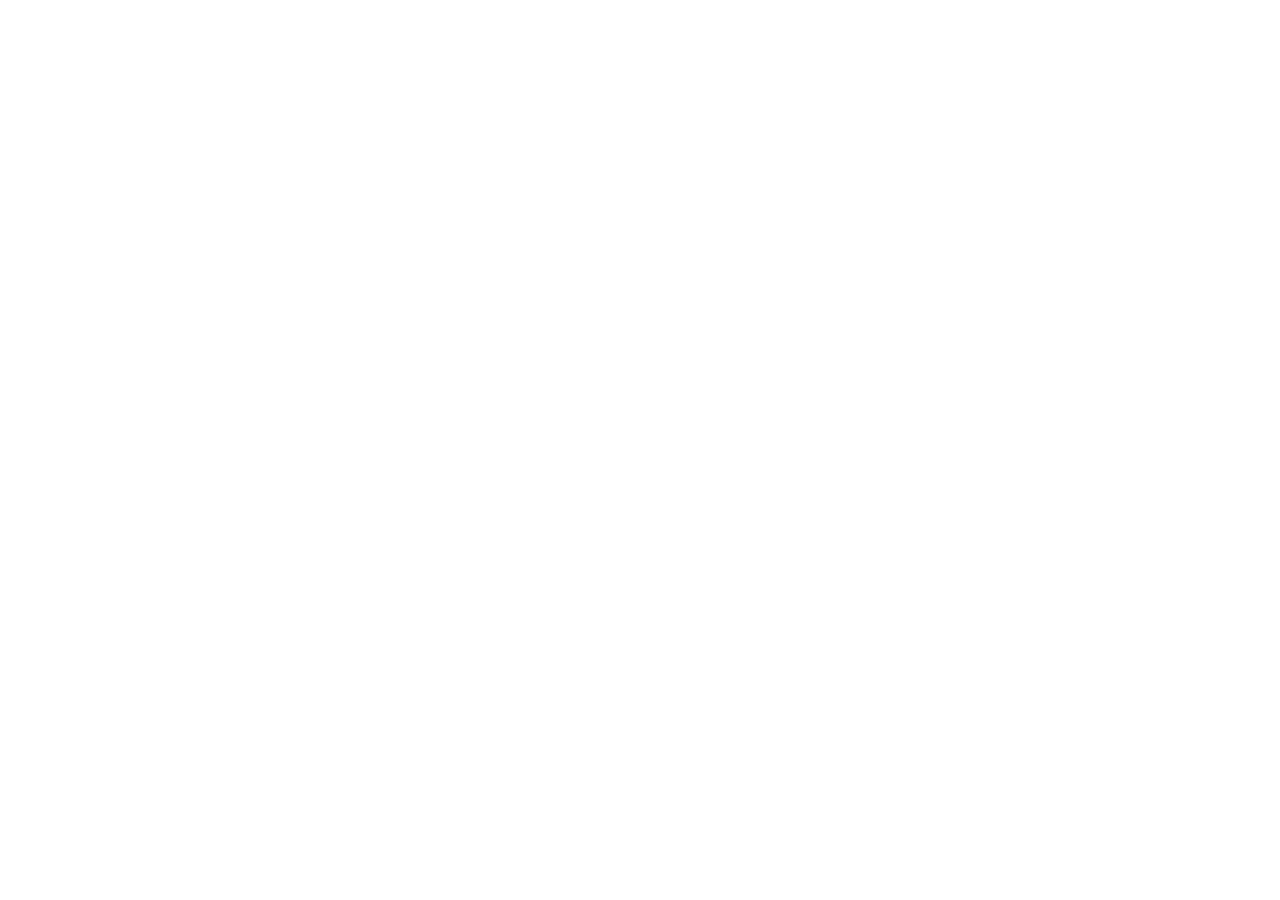
==== commit e4f4dc55: "Redirect to new site" ====
--- a/index.html
+++ b/index.html
@@ -1,151 +1,14 @@
-<!DOCTYPE html><html lang="fr" data-theme="light"> <head><meta charset="UTF-8"><meta name="viewport" content="width=device-width, initial-scale=1"><link rel="icon" href="/me.png"><meta name="generator" content="Astro v6.1.8"><meta name="description" content="Simon Bernard — Développeur Full Stack Senior freelance. 10 ans d'expérience. Missions remote pour équipes produit et projets sur mesure pour TPE/PME."><meta name="keywords" content="développeur freelance, full stack, remote, Spring Boot, Angular, AWS, React, Node.js"><meta property="og:title" content="Simon Bernard — Développeur Full Stack Senior"><meta property="og:description" content="Missions techniques remote & projets sur mesure. 10 ans d'expérience."><meta property="og:type" content="website"><meta property="og:url" content="https://simnbernard.github.io"><meta property="og:image" content="https://simnbernard.github.io/og.png"><meta name="twitter:card" content="summary_large_image"><meta name="twitter:title" content="Simon Bernard — Développeur Full Stack Senior"><meta name="twitter:description" content="Missions techniques remote & projets sur mesure. 10 ans d'expérience."><meta name="twitter:image" content="https://simnbernard.github.io/og.png"><meta name="theme-color" content="#ffffff" media="(prefers-color-scheme: light)"><meta name="theme-color" content="#191919" media="(prefers-color-scheme: dark)"><link rel="canonical" href="https://simnbernard.github.io"><title>Simon Bernard — Développeur Full Stack Senior</title><link rel="preconnect" href="https://unpkg.com" crossorigin><link rel="preconnect" href="https://basemaps.cartocdn.com" crossorigin><link rel="preload" as="image" href="/img/bg-fr.jpeg" fetchpriority="high"><link rel="stylesheet" href="https://unpkg.com/leaflet@1.9.4/dist/leaflet.css"><script>
-      // Apply theme before first paint to avoid flash
-      (function () {
-        const saved = localStorage.getItem('theme');
-        const theme = saved || (window.matchMedia('(prefers-color-scheme: dark)').matches ? 'dark' : 'light');
-        document.documentElement.setAttribute('data-theme', theme);
-      })();
-    </script><link rel="stylesheet" href="/_astro/Footer.CZAJvrlk.css">
-<style>.hero-section[data-astro-cid-nlow4r3u]{width:100%;height:100vh;min-height:500px;background:url(/img/bg-fr.jpeg) no-repeat center center / cover}.bg-overlay[data-astro-cid-nlow4r3u]{background-color:#ffffffd6}[data-theme=dark] .bg-overlay[data-astro-cid-nlow4r3u]{background-color:#000000d6}[data-theme=pink] .bg-overlay[data-astro-cid-nlow4r3u]{background-color:#ff4081a6}.hero-name[data-astro-cid-nlow4r3u]{font-size:clamp(2.5rem,6vw,4rem);font-weight:700;line-height:1.1}.hero-title[data-astro-cid-nlow4r3u]{font-size:clamp(1.1rem,2.5vw,1.4rem)}.badge[data-astro-cid-gd3sksvt]{border:1.5px solid color-mix(in srgb,var(--color-text) 18%,transparent);transition:border-color .2s,color .2s}.badge[data-astro-cid-gd3sksvt]:hover{border-color:#0072ff;color:#0072ff}[data-theme=dark] .badge[data-astro-cid-gd3sksvt]:hover{border-color:#5cc8ff;color:#5cc8ff}.proj-row[data-astro-cid-vgdjpaah]{border-top:1px solid color-mix(in srgb,var(--color-text) 12%,transparent)}.proj-tag[data-astro-cid-vgdjpaah]{display:inline-block;padding:.15rem .6rem;border-radius:999px;font-size:.75rem;font-weight:500;border:1px solid color-mix(in srgb,var(--color-text) 22%,transparent);opacity:.75}.contact-input[data-astro-cid-sf65xnmu]{background-color:var(--color-secondary-bg);color:var(--color-text);border:1.5px solid color-mix(in srgb,var(--color-text) 30%,transparent);border-radius:.5rem;padding:.75rem 1rem;font-size:1rem;width:100%;transition:border-color .2s}.contact-input[data-astro-cid-sf65xnmu]:focus{outline:none;border-color:#0072ff}.contact-input[data-astro-cid-sf65xnmu]::placeholder{color:color-mix(in srgb,var(--color-text) 45%,transparent)}.separator[data-astro-cid-sf65xnmu]{background-color:color-mix(in srgb,var(--color-text) 20%,transparent)}.contact-subtitle[data-astro-cid-sf65xnmu]{margin:0;opacity:.65;font-size:.95rem;text-align:center;max-width:260px}.to-top-button[data-astro-cid-73562bqz]{display:none;position:fixed;bottom:50px;right:50px;width:50px;height:50px;padding:0;align-items:center;justify-content:center;z-index:999}.scroll-reveal{opacity:0;transform:translateY(22px);transition:opacity .5s ease,transform .5s ease}.scroll-reveal--visible{opacity:1;transform:translateY(0)}.scroll-reveal-delay-1{transition-delay:.08s}.scroll-reveal-delay-2{transition-delay:.16s}.scroll-reveal-delay-3{transition-delay:.24s}.scroll-reveal-delay-4{transition-delay:.32s}#cookie-banner[data-astro-cid-fzbxxtek]{position:fixed;bottom:0;left:0;right:0;background-color:var(--color-secondary-bg);color:var(--color-text);padding:12px 24px;display:flex;align-items:center;justify-content:space-between;gap:16px;z-index:200;box-shadow:0 -2px 8px #00000026;font-size:.9rem}#cookie-banner[data-astro-cid-fzbxxtek] p[data-astro-cid-fzbxxtek]{margin:0}#cookie-accept[data-astro-cid-fzbxxtek]{background:none;border:none;color:var(--color-text);cursor:pointer;font-size:1.1rem;flex-shrink:0;padding:4px 8px;opacity:.7;transition:opacity .15s}#cookie-accept[data-astro-cid-fzbxxtek]:hover{opacity:1}
-</style></head> <body>  <nav class="navbar-blur absolute top-0 left-0 right-0 z-50 px-4 py-2" data-astro-cid-5blmo7yk> <div class="flex flex-wrap items-center justify-between" data-astro-cid-5blmo7yk> <a href="/" class="inline-flex shrink-0" aria-label="Home" data-astro-cid-5blmo7yk> <img src="/me.png" width="35" height="35" alt="Logo" loading="lazy" class="rounded-full" data-astro-cid-5blmo7yk> </a> <div class="desktop-menu" style="display: none;" data-astro-cid-5blmo7yk> <ul class="flex flex-row items-center list-none m-0 p-0" data-astro-cid-5blmo7yk> <li data-astro-cid-5blmo7yk><a href="#about" class="nav-link" data-astro-cid-5blmo7yk><strong data-i18n="a" data-astro-cid-5blmo7yk>à propos</strong></a></li> <li data-astro-cid-5blmo7yk><a href="#services" class="nav-link" data-astro-cid-5blmo7yk><strong data-i18n="s" data-astro-cid-5blmo7yk>services</strong></a></li> <li data-astro-cid-5blmo7yk><a href="#realisations" class="nav-link" data-astro-cid-5blmo7yk><strong data-i18n="po" data-astro-cid-5blmo7yk>réalisations</strong></a></li> <li data-astro-cid-5blmo7yk><a href="#contact" class="nav-link" data-astro-cid-5blmo7yk><strong data-i18n="c" data-astro-cid-5blmo7yk>contact</strong></a></li> <li data-astro-cid-5blmo7yk> <a href="https://www.linkedin.com/in/simnbernard/" target="_blank" rel="noopener noreferrer" class="nav-link" title="LinkedIn" aria-label="LinkedIn" data-astro-cid-5blmo7yk> <svg width="18" height="18" viewBox="0 0 24 24" fill="currentColor" data-astro-cid-5blmo7yk> <path d="M20.447 20.452h-3.554v-5.569c0-1.328-.027-3.037-1.852-3.037-1.853 0-2.136 1.445-2.136 2.939v5.667H9.351V9h3.414v1.561h.046c.477-.9 1.637-1.85 3.37-1.85 3.601 0 4.267 2.37 4.267 5.455v6.286zM5.337 7.433a2.062 2.062 0 01-2.063-2.065 2.064 2.064 0 112.063 2.065zm1.782 13.019H3.555V9h3.564v11.452zM22.225 0H1.771C.792 0 0 .774 0 1.729v20.542C0 23.227.792 24 1.771 24h20.451C23.2 24 24 23.227 24 22.271V1.729C24 .774 23.2 0 22.222 0h.003z" data-astro-cid-5blmo7yk></path> </svg> </a> </li> <li data-astro-cid-5blmo7yk> <a href="https://github.com/simnbernard" target="_blank" rel="noopener noreferrer" class="nav-link" title="GitHub" aria-label="GitHub" data-astro-cid-5blmo7yk> <svg width="18" height="18" viewBox="0 0 24 24" fill="currentColor" data-astro-cid-5blmo7yk> <path d="M12 .297c-6.63 0-12 5.373-12 12 0 5.303 3.438 9.8 8.205 11.385.6.113.82-.258.82-.577 0-.285-.01-1.04-.015-2.04-3.338.724-4.042-1.61-4.042-1.61C4.422 18.07 3.633 17.7 3.633 17.7c-1.087-.744.084-.729.084-.729 1.205.084 1.838 1.236 1.838 1.236 1.07 1.835 2.809 1.305 3.495.998.108-.776.417-1.305.76-1.605-2.665-.3-5.466-1.332-5.466-5.93 0-1.31.465-2.38 1.235-3.22-.135-.303-.54-1.523.105-3.176 0 0 1.005-.322 3.3 1.23.96-.267 1.98-.399 3-.405 1.02.006 2.04.138 3 .405 2.28-1.552 3.285-1.23 3.285-1.23.645 1.653.24 2.873.12 3.176.765.84 1.23 1.91 1.23 3.22 0 4.61-2.805 5.625-5.475 5.92.42.36.81 1.096.81 2.22 0 1.606-.015 2.896-.015 3.286 0 .315.21.69.825.57C20.565 22.092 24 17.592 24 12.297c0-6.627-5.373-12-12-12" data-astro-cid-5blmo7yk></path> </svg> </a> </li> <li data-astro-cid-5blmo7yk> <div class="lang-select-wrap nav-link" data-i18n-title="cla" title="Changer la langue" data-astro-cid-5blmo7yk> <select id="lang-select-desktop" class="lang-select" aria-label="Changer la langue" data-astro-cid-5blmo7yk> <option value="fr" data-astro-cid-5blmo7yk>FR</option> <option value="en" data-astro-cid-5blmo7yk>EN</option> <!-- <option value="th">TH</option> --> </select> </div> </li> <li data-astro-cid-5blmo7yk> <button class="nav-link" onclick="window.toggleTheme()" data-i18n-title="ct" title="Changer le thème" data-astro-cid-5blmo7yk> <span id="icon-moon" data-astro-cid-5blmo7yk> <svg width="16" height="16" viewBox="0 0 24 24" fill="currentColor" data-astro-cid-5blmo7yk><path d="M21 12.79A9 9 0 1111.21 3 7 7 0 0021 12.79z" data-astro-cid-5blmo7yk></path></svg> </span> <span id="icon-sun" style="display:none;" data-astro-cid-5blmo7yk> <svg width="16" height="16" viewBox="0 0 24 24" fill="none" stroke="currentColor" stroke-width="2" data-astro-cid-5blmo7yk> <circle cx="12" cy="12" r="5" data-astro-cid-5blmo7yk></circle><line x1="12" y1="1" x2="12" y2="3" data-astro-cid-5blmo7yk></line><line x1="12" y1="21" x2="12" y2="23" data-astro-cid-5blmo7yk></line> <line x1="4.22" y1="4.22" x2="5.64" y2="5.64" data-astro-cid-5blmo7yk></line><line x1="18.36" y1="18.36" x2="19.78" y2="19.78" data-astro-cid-5blmo7yk></line> <line x1="1" y1="12" x2="3" y2="12" data-astro-cid-5blmo7yk></line><line x1="21" y1="12" x2="23" y2="12" data-astro-cid-5blmo7yk></line> <line x1="4.22" y1="19.78" x2="5.64" y2="18.36" data-astro-cid-5blmo7yk></line><line x1="18.36" y1="5.64" x2="19.78" y2="4.22" data-astro-cid-5blmo7yk></line> </svg> </span> </button> </li> </ul> </div> <button id="hamburger" class="hamburger-btn mobile-only" type="button" aria-label="Menu" aria-expanded="false" aria-controls="mobile-menu" data-astro-cid-5blmo7yk> <div class="hamburger-icon" data-astro-cid-5blmo7yk> <span class="bar" data-astro-cid-5blmo7yk></span> <span class="bar" data-astro-cid-5blmo7yk></span> <span class="bar" data-astro-cid-5blmo7yk></span> </div> </button> </div> <div id="mobile-menu" class="mobile-only overflow-hidden" style="display: none;" data-astro-cid-5blmo7yk> <ul class="list-none m-0 p-0 text-center" data-astro-cid-5blmo7yk> <li data-astro-cid-5blmo7yk><a href="#about" class="nav-link" data-astro-cid-5blmo7yk><strong data-i18n="a" data-astro-cid-5blmo7yk>à propos</strong></a></li> <li data-astro-cid-5blmo7yk><a href="#services" class="nav-link" data-astro-cid-5blmo7yk><strong data-i18n="s" data-astro-cid-5blmo7yk>services</strong></a></li> <li data-astro-cid-5blmo7yk><a href="#realisations" class="nav-link" data-astro-cid-5blmo7yk><strong data-i18n="po" data-astro-cid-5blmo7yk>réalisations</strong></a></li> <li data-astro-cid-5blmo7yk><a href="#contact" class="nav-link" data-astro-cid-5blmo7yk><strong data-i18n="c" data-astro-cid-5blmo7yk>contact</strong></a></li> <li data-astro-cid-5blmo7yk> <a href="https://www.linkedin.com/in/simnbernard/" target="_blank" rel="noopener noreferrer" class="nav-link" data-astro-cid-5blmo7yk> <strong data-astro-cid-5blmo7yk>Linkedin</strong> </a> </li> <li data-astro-cid-5blmo7yk> <a href="https://github.com/simnbernard" target="_blank" rel="noopener noreferrer" class="nav-link" data-astro-cid-5blmo7yk> <strong data-astro-cid-5blmo7yk>Github</strong> </a> </li> <li data-astro-cid-5blmo7yk> <div class="nav-link mobile-lang" data-astro-cid-5blmo7yk> <strong data-i18n="cla" data-astro-cid-5blmo7yk>changer la langue</strong> <div class="lang-select-wrap" data-astro-cid-5blmo7yk> <select id="lang-select-mobile" class="lang-select" aria-label="Changer la langue" data-astro-cid-5blmo7yk> <option value="fr" data-astro-cid-5blmo7yk>FR</option> <option value="en" data-astro-cid-5blmo7yk>EN</option> <!-- <option value="th">TH</option> --> </select> </div> </div> </li> <li data-astro-cid-5blmo7yk> <button class="nav-link" onclick="window.toggleTheme()" data-i18n-title="ct" aria-label="Changer le thème" data-astro-cid-5blmo7yk> <strong data-i18n="ct" data-astro-cid-5blmo7yk>changer le thème</strong> </button> </li> </ul> </div> </nav>  <script type="module">const o=document.getElementById("hamburger"),l=document.getElementById("mobile-menu");o?.addEventListener("click",()=>{const e=o.classList.toggle("open");o.setAttribute("aria-expanded",String(e)),l&&(l.style.display=e?"block":"none")});l?.querySelectorAll("a[href]").forEach(e=>{e.href.includes("#")&&e.addEventListener("click",()=>{o?.classList.remove("open"),l&&(l.style.display="none")})});function c(e){const n=document.getElementById("icon-moon"),t=document.getElementById("icon-sun");n&&(n.style.display=e==="dark"?"none":"inline"),t&&(t.style.display=e==="dark"?"inline":"none")}document.addEventListener("themechange",e=>{c(e.detail.theme)});function d(e){const n=document.getElementById("lang-select-desktop"),t=document.getElementById("lang-select-mobile");n&&(n.value=e),t&&(t.value=e)}document.querySelectorAll(".lang-select").forEach(e=>{e.addEventListener("change",()=>{window.applyLang(e.value)})});document.addEventListener("langchange",e=>{d(e.detail.lang)});document.addEventListener("DOMContentLoaded",()=>{c(localStorage.getItem("theme")||"light"),d(localStorage.getItem("lang")||"fr")});</script> <main> <section id="about" class="hero-section" data-astro-cid-nlow4r3u> <div class="bg-overlay full-size v-center" data-astro-cid-nlow4r3u> <div class="flex flex-col items-center text-center max-w-2xl px-6 gap-2.5" data-astro-cid-nlow4r3u> <img src="/img/photo.jpg" alt="Simon Bernard" class="rounded-full object-cover grayscale shadow-xl mb-1 w-[110px] h-[110px] border-[3px] border-white/35" loading="eager" data-astro-cid-nlow4r3u> <p class="m-0 text-xs font-semibold tracking-[0.25em] uppercase opacity-50" data-astro-cid-nlow4r3u>Freelance</p> <h1 class="hero-name m-0" data-astro-cid-nlow4r3u>Simon Bernard</h1> <h2 class="m-0 font-normal opacity-80 hero-title" data-i18n="h-title" data-astro-cid-nlow4r3u>Développeur Full Stack Senior</h2> <p class="m-0 text-sm opacity-55 tracking-wide" data-i18n="h-tagline" data-astro-cid-nlow4r3u>10 ans d'expérience · Missions remote · Projets sur mesure</p> <p class="m-0 text-xs opacity-60 tracking-wider font-medium" data-i18n="h-anthropic" data-astro-cid-nlow4r3u>Certifié Anthropic · AI-Augmented Developer</p> <!-- THAILAND: Uncomment the line below when relocated --> <!-- <p class="m-0 text-sm opacity-65" data-i18n="h-location">📍 Bangkok · UTC+7 · Disponible pour clients Europe & Asie</p> --> <div class="flex gap-4 mt-5 flex-wrap justify-center" data-astro-cid-nlow4r3u> <a href="#services" class="primary-btn no-underline" data-i18n="h-cta1" data-astro-cid-nlow4r3u>Mission technique</a> <a href="#services" class="primary-btn no-underline" data-i18n="h-cta2" data-astro-cid-nlow4r3u>Projet sur mesure</a> </div> </div> </div> </section> <section id="services" class="primary-bg py-10"> <div class="max-w-4xl mx-auto px-6"> <h2 class="text-[2rem] font-semibold text-center mb-10 scroll-reveal" data-i18n="sv-title">Services</h2> <div class="grid grid-cols-1 md:grid-cols-2 gap-6"> <div class="scroll-reveal scroll-reveal-delay-1 secondary-bg rounded-xl p-7 flex flex-col gap-3"> <p class="m-0 text-xs font-bold tracking-[0.15em] uppercase text-[#0072ff]" data-i18n="sv-sub1">Pour les équipes produit</p> <div class="flex items-center justify-between gap-2"> <h3 class="m-0 text-xs font-bold tracking-[0.15em] uppercase" data-i18n="sv-t1">Missions techniques</h3> <!-- <span class="text-xs font-semibold px-2 py-0.5 rounded-full bg-amber-100 text-amber-700 dark:bg-amber-900/30 dark:text-amber-400 whitespace-nowrap" data-i18n="sv-avail1">Dispo. jan. 2027</span> --> <span class="text-xs font-semibold px-2 py-0.5 rounded-full bg-red-100 text-red-700 dark:bg-red-900/30 dark:text-red-400 whitespace-nowrap" data-i18n="sv-avail1">Non disponible</span> </div> <p class="m-0 opacity-70 leading-relaxed text-[0.95rem]" data-i18n="sv-d1">Disponible en full remote (UTC+7) pour rejoindre votre équipe en tant que développeur Senior ou Lead. Je m'intègre rapidement, je livre et je documente.</p> <ul class="m-0 pl-5 flex flex-col gap-1.5 opacity-60 text-sm flex-1"> <li data-i18n="sv-l1a">Spring Boot, Angular, AWS, Docker</li> <li data-i18n="sv-l1b">Intégration rapide dans votre workflow</li> <li data-i18n="sv-l1c">Profil Senior ou Lead technique</li> </ul> <div class="flex flex-col gap-3 pt-4 mt-auto"> <p class="m-0 font-semibold" data-i18n="sv-tjm">TJM : 650 €/jour</p> <a href="#contact" class="primary-btn block text-center no-underline" data-i18n="sv-btn1">Parlons de votre besoin</a> </div> </div> <div class="scroll-reveal scroll-reveal-delay-2 secondary-bg rounded-xl p-7 flex flex-col gap-3"> <p class="m-0 text-xs font-bold tracking-[0.15em] uppercase text-[#0072ff]" data-i18n="sv-sub2">Pour les entrepreneurs & TPE/PME</p> <div class="flex items-center justify-between gap-2"> <h3 class="m-0 text-xs font-bold tracking-[0.15em] uppercase" data-i18n="sv-t2">Projets sur mesure</h3> <span class="text-xs font-semibold px-2 py-0.5 rounded-full bg-green-100 text-green-700 dark:bg-green-900/30 dark:text-green-400 whitespace-nowrap" data-i18n="sv-avail2">Disponible maintenant</span> </div> <p class="m-0 opacity-70 leading-relaxed text-[0.95rem]" data-i18n="sv-d2">De l'idée à la mise en ligne : site vitrine, application web ou mobile. Accompagnement de bout en bout avec une vraie compréhension de vos enjeux.</p> <ul class="m-0 pl-5 flex flex-col gap-1.5 opacity-60 text-sm flex-1"> <li data-i18n="sv-l2a">Site vitrine, app web ou mobile</li> <li data-i18n="sv-l2b">Développement + déploiement</li> <li data-i18n="sv-l2c">Suivi et maintenance possibles</li> </ul> <div class="flex flex-col gap-3 pt-4 mt-auto"> <p class="m-0 font-semibold" data-i18n="sv-from">À partir de 1 500 €</p> <a href="#contact" class="primary-btn block text-center no-underline" data-i18n="sv-btn2">Demander un devis</a> </div> </div> </div> </div> </section> <section id="competences" class="secondary-bg py-10" data-astro-cid-gd3sksvt> <div class="max-w-4xl mx-auto px-6" data-astro-cid-gd3sksvt> <h2 class="text-[2rem] font-semibold text-center mb-10 scroll-reveal" data-i18n="sk-title" data-astro-cid-gd3sksvt>
-Compétences
-</h2> <div class="grid grid-cols-2 md:grid-cols-3 gap-x-10 gap-y-6" data-astro-cid-gd3sksvt> <div class="scroll-reveal scroll-reveal-delay-1 flex flex-col gap-3.5" data-astro-cid-gd3sksvt> <h3 class="m-0 text-xs font-bold tracking-[0.15em] uppercase opacity-45" data-i18n="sk-backend" data-astro-cid-gd3sksvt> Backend </h3> <div class="flex flex-wrap gap-1.5" data-astro-cid-gd3sksvt> <span class="badge px-3 py-1 rounded-full text-sm font-medium primary-bg" data-astro-cid-gd3sksvt> Java </span><span class="badge px-3 py-1 rounded-full text-sm font-medium primary-bg" data-astro-cid-gd3sksvt> Spring Boot </span><span class="badge px-3 py-1 rounded-full text-sm font-medium primary-bg" data-astro-cid-gd3sksvt> Quarkus </span><span class="badge px-3 py-1 rounded-full text-sm font-medium primary-bg" data-astro-cid-gd3sksvt> Node.js </span><span class="badge px-3 py-1 rounded-full text-sm font-medium primary-bg" data-astro-cid-gd3sksvt> Express </span> </div> </div><div class="scroll-reveal scroll-reveal-delay-2 flex flex-col gap-3.5" data-astro-cid-gd3sksvt> <h3 class="m-0 text-xs font-bold tracking-[0.15em] uppercase opacity-45" data-i18n="sk-frontend" data-astro-cid-gd3sksvt> Frontend </h3> <div class="flex flex-wrap gap-1.5" data-astro-cid-gd3sksvt> <span class="badge px-3 py-1 rounded-full text-sm font-medium primary-bg" data-astro-cid-gd3sksvt> Angular </span><span class="badge px-3 py-1 rounded-full text-sm font-medium primary-bg" data-astro-cid-gd3sksvt> React </span><span class="badge px-3 py-1 rounded-full text-sm font-medium primary-bg" data-astro-cid-gd3sksvt> TypeScript </span><span class="badge px-3 py-1 rounded-full text-sm font-medium primary-bg" data-astro-cid-gd3sksvt> Astro </span> </div> </div><div class="scroll-reveal scroll-reveal-delay-3 flex flex-col gap-3.5" data-astro-cid-gd3sksvt> <h3 class="m-0 text-xs font-bold tracking-[0.15em] uppercase opacity-45" data-i18n="sk-mobile" data-astro-cid-gd3sksvt> Mobile </h3> <div class="flex flex-wrap gap-1.5" data-astro-cid-gd3sksvt> <span class="badge px-3 py-1 rounded-full text-sm font-medium primary-bg" data-astro-cid-gd3sksvt> React Native </span><span class="badge px-3 py-1 rounded-full text-sm font-medium primary-bg" data-astro-cid-gd3sksvt> Progressive Web App </span><span class="badge px-3 py-1 rounded-full text-sm font-medium primary-bg" data-astro-cid-gd3sksvt> Web API </span> </div> </div><div class="scroll-reveal scroll-reveal-delay-4 flex flex-col gap-3.5" data-astro-cid-gd3sksvt> <h3 class="m-0 text-xs font-bold tracking-[0.15em] uppercase opacity-45" data-i18n="sk-cms" data-astro-cid-gd3sksvt> CMS </h3> <div class="flex flex-wrap gap-1.5" data-astro-cid-gd3sksvt> <span class="badge px-3 py-1 rounded-full text-sm font-medium primary-bg" data-astro-cid-gd3sksvt> WordPress </span> </div> </div><div class="scroll-reveal scroll-reveal-delay-1 flex flex-col gap-3.5" data-astro-cid-gd3sksvt> <h3 class="m-0 text-xs font-bold tracking-[0.15em] uppercase opacity-45" data-i18n="sk-cloud" data-astro-cid-gd3sksvt> Cloud &amp; DevOps </h3> <div class="flex flex-wrap gap-1.5" data-astro-cid-gd3sksvt> <span class="badge px-3 py-1 rounded-full text-sm font-medium primary-bg" data-astro-cid-gd3sksvt> AWS (certifié) </span><span class="badge px-3 py-1 rounded-full text-sm font-medium primary-bg" data-astro-cid-gd3sksvt> Docker </span><span class="badge px-3 py-1 rounded-full text-sm font-medium primary-bg" data-astro-cid-gd3sksvt> CI/CD </span><span class="badge px-3 py-1 rounded-full text-sm font-medium primary-bg" data-astro-cid-gd3sksvt> GitLab </span> </div> </div><div class="scroll-reveal scroll-reveal-delay-2 flex flex-col gap-3.5" data-astro-cid-gd3sksvt> <h3 class="m-0 text-xs font-bold tracking-[0.15em] uppercase opacity-45" data-i18n="sk-db" data-astro-cid-gd3sksvt> Bases de données </h3> <div class="flex flex-wrap gap-1.5" data-astro-cid-gd3sksvt> <span class="badge px-3 py-1 rounded-full text-sm font-medium primary-bg" data-astro-cid-gd3sksvt> PostgreSQL </span><span class="badge px-3 py-1 rounded-full text-sm font-medium primary-bg" data-astro-cid-gd3sksvt> MongoDB </span> </div> </div><div class="scroll-reveal scroll-reveal-delay-3 flex flex-col gap-3.5" data-astro-cid-gd3sksvt> <h3 class="m-0 text-xs font-bold tracking-[0.15em] uppercase opacity-45" data-i18n="sk-a11y" data-astro-cid-gd3sksvt> Accessibilité &amp; SEO </h3> <div class="flex flex-wrap gap-1.5" data-astro-cid-gd3sksvt> <span class="badge px-3 py-1 rounded-full text-sm font-medium primary-bg" data-astro-cid-gd3sksvt> WCAG </span><span class="badge px-3 py-1 rounded-full text-sm font-medium primary-bg" data-astro-cid-gd3sksvt> RGAA </span><span class="badge px-3 py-1 rounded-full text-sm font-medium primary-bg" data-astro-cid-gd3sksvt> DSFR </span><span class="badge px-3 py-1 rounded-full text-sm font-medium primary-bg" data-astro-cid-gd3sksvt> SEO technique </span> </div> </div> </div> </div> </section> <section id="realisations" class="primary-bg py-10" data-astro-cid-vgdjpaah> <div class="max-w-4xl mx-auto px-6" data-astro-cid-vgdjpaah> <h2 class="text-[2rem] font-semibold text-center mb-10 scroll-reveal" data-i18n="rl-title" data-astro-cid-vgdjpaah>
-Réalisations
-</h2> <div class="flex flex-col" data-astro-cid-vgdjpaah> <div class="scroll-reveal scroll-reveal-delay-1 flex flex-col gap-2 py-8" data-astro-cid-vgdjpaah> <div class="flex flex-wrap items-baseline justify-between gap-x-4 gap-y-1" data-astro-cid-vgdjpaah> <p class="m-0 font-semibold" data-astro-cid-vgdjpaah> BRGM <span class="font-normal text-sm opacity-50 ml-1.5" data-astro-cid-vgdjpaah> via Polycea </span> </p> <span class="text-sm opacity-50" data-astro-cid-vgdjpaah>2021 – 2024 · 3 ans</span> </div> <h3 class="m-0 text-lg font-semibold leading-snug" data-i18n="rl-brgm-title" data-astro-cid-vgdjpaah> Application WEB réglementaire géoscientifique </h3> <p class="m-0 text-sm opacity-55 italic" data-i18n="rl-lead" data-astro-cid-vgdjpaah> Lead Développeur Full Stack </p> <p class="m-0 text-sm leading-relaxed opacity-70" data-i18n="rl-brgm-desc" data-astro-cid-vgdjpaah> Architecture et lead technique d&#39;une application WEB pour le service géologique national. Conception logicielle, infrastructure AWS, sécurité applicative (OWASP), conformité réglementaire, accessibilité RGAA/DSFR et encadrement d&#39;équipe. </p> <div class="flex flex-wrap gap-2 mt-1" data-astro-cid-vgdjpaah> <span class="proj-tag" data-astro-cid-vgdjpaah>Angular</span><span class="proj-tag" data-astro-cid-vgdjpaah>Spring Boot</span><span class="proj-tag" data-astro-cid-vgdjpaah>AWS</span><span class="proj-tag" data-astro-cid-vgdjpaah>CI/CD</span><span class="proj-tag" data-astro-cid-vgdjpaah>OWASP</span><span class="proj-tag" data-astro-cid-vgdjpaah>Accessibilité</span> </div> </div><div class="scroll-reveal scroll-reveal-delay-2 flex flex-col gap-2 py-8 proj-row" data-astro-cid-vgdjpaah> <div class="flex flex-wrap items-baseline justify-between gap-x-4 gap-y-1" data-astro-cid-vgdjpaah> <p class="m-0 font-semibold" data-astro-cid-vgdjpaah> OneFlex <span class="font-normal text-sm opacity-50 ml-1.5" data-astro-cid-vgdjpaah> ex-Coviflex </span> </p> <span class="text-sm opacity-50" data-astro-cid-vgdjpaah>2020 – 2021 · 1 an 5 mois</span> </div> <h3 class="m-0 text-lg font-semibold leading-snug" data-i18n="rl-oneflex-title" data-astro-cid-vgdjpaah> Plateforme de flexoffice </h3> <p class="m-0 text-sm opacity-55 italic" data-i18n="rl-senior" data-astro-cid-vgdjpaah> Développeur Full Stack Senior </p> <p class="m-0 text-sm leading-relaxed opacity-70" data-i18n="rl-oneflex-desc" data-astro-cid-vgdjpaah> Création from scratch d&#39;un MVP en 3 mois pour aider les RH durant la crise COVID-19, puis évolution vers une plateforme de gestion de flexoffice. Référent front-end, intégration Stripe et Google Analytics. </p> <div class="flex flex-wrap gap-2 mt-1" data-astro-cid-vgdjpaah> <span class="proj-tag" data-astro-cid-vgdjpaah>React</span><span class="proj-tag" data-astro-cid-vgdjpaah>Node.js</span><span class="proj-tag" data-astro-cid-vgdjpaah>PostgreSQL</span><span class="proj-tag" data-astro-cid-vgdjpaah>Stripe</span> </div> </div><div class="scroll-reveal scroll-reveal-delay-3 flex flex-col gap-2 py-8 proj-row" data-astro-cid-vgdjpaah> <div class="flex flex-wrap items-baseline justify-between gap-x-4 gap-y-1" data-astro-cid-vgdjpaah> <p class="m-0 font-semibold" data-astro-cid-vgdjpaah> Desjardins <span class="font-normal text-sm opacity-50 ml-1.5" data-astro-cid-vgdjpaah> Montréal, Canada </span> </p> <span class="text-sm opacity-50" data-astro-cid-vgdjpaah>2017 – 2018 · 1 an 3 mois</span> </div> <h3 class="m-0 text-lg font-semibold leading-snug" data-i18n="rl-desjardins-title" data-astro-cid-vgdjpaah> Plateforme bancaire AccèsD </h3> <p class="m-0 text-sm opacity-55 italic" data-i18n="rl-dev" data-astro-cid-vgdjpaah> Développeur Full Stack </p> <p class="m-0 text-sm leading-relaxed opacity-70" data-i18n="rl-desjardins-desc" data-astro-cid-vgdjpaah> Développements et évolutions sur la plateforme &quot;offre en ligne&quot; pour particuliers et affaires. Méthodologie agile, code review, QA, documentation et ergonomie. </p> <div class="flex flex-wrap gap-2 mt-1" data-astro-cid-vgdjpaah> <span class="proj-tag" data-astro-cid-vgdjpaah>Java</span><span class="proj-tag" data-astro-cid-vgdjpaah>Angular</span><span class="proj-tag" data-astro-cid-vgdjpaah>Microservices</span><span class="proj-tag" data-astro-cid-vgdjpaah>Agile</span><span class="proj-tag" data-astro-cid-vgdjpaah>Banking</span> </div> </div> </div> <p class="text-center text-sm opacity-50 mt-6 mb-4 italic scroll-reveal" data-i18n="rl-more" data-astro-cid-vgdjpaah>Plus à venir !</p> <a href="https://www.linkedin.com/in/simnbernard/" target="_blank" rel="noopener noreferrer" class="primary-btn block text-center no-underline scroll-reveal" data-i18n="rl-linkedin" data-astro-cid-vgdjpaah>Voir plus de réalisations sur LinkedIn</a> </div> </section> <div class="full-size-350"> <div id="map" class="full-size" role="application" aria-label="Carte de localisation — Paris, France"></div> </div> <script type="module" src="/_astro/MapSection.astro_astro_type_script_index_0_lang.BtHloCbE.js"></script> <script src="https://www.google.com/recaptcha/enterprise.js" async defer></script> <section id="contact" class="primary-bg w-full py-10 flex justify-center items-center" data-astro-cid-sf65xnmu> <div class="flex flex-col md:flex-row items-center justify-center gap-10 md:gap-14 w-full max-w-4xl px-6" data-astro-cid-sf65xnmu> <div class="direction-c gap-5 scroll-reveal scroll-reveal-delay-1" data-astro-cid-sf65xnmu> <h2 class="m-0 text-[2rem] font-medium text-center" data-i18n="c1" data-astro-cid-sf65xnmu>
-Travaillons ensemble
-</h2> <p class="contact-subtitle" data-i18n="c-sub" data-astro-cid-sf65xnmu>
-Une question, un projet ou un besoin d'expertise ? Écrivez-moi.
-</p> <!-- THAILAND: Uncomment when relocated --> <!-- <p class="contact-location">📍 Bangkok · UTC+7 · Disponible pour clients Europe & Asie</p> --> <button class="primary-btn" onclick="window.location.href='mailto:pro.simonbe@gmail.com'" data-i18n="cm" data-astro-cid-sf65xnmu>
-Envoyer un email
-</button> <div class="square-225 secondary-bg" data-astro-cid-sf65xnmu> <img id="qr-light" src="/img/qr.png" width="200" alt="QR code contact" loading="lazy" data-astro-cid-sf65xnmu> <img id="qr-dark" src="/img/qr_w.png" width="200" alt="QR code contact" loading="lazy" style="display:none;" data-astro-cid-sf65xnmu> </div> </div> <div class="w-full md:w-px md:self-stretch h-px md:h-auto separator" data-astro-cid-sf65xnmu></div> <form id="contact-form" action="https://formspree.io/f/xgorljvz" method="POST" class="flex flex-col gap-3 w-full md:w-96 shrink-0 scroll-reveal scroll-reveal-delay-2" data-astro-cid-sf65xnmu> <label for="cf-name" class="sr-only" data-i18n="ph-name" data-astro-cid-sf65xnmu>Votre nom</label> <input type="text" name="name" id="cf-name" data-i18n-placeholder="ph-name" placeholder="Votre nom" required autocomplete="name" class="contact-input" data-astro-cid-sf65xnmu> <label for="cf-email" class="sr-only" data-i18n="ph-email" data-astro-cid-sf65xnmu>Votre email</label> <input type="email" name="email" id="cf-email" data-i18n-placeholder="ph-email" placeholder="Votre email" required autocomplete="email" class="contact-input" data-astro-cid-sf65xnmu> <label for="cf-message" class="sr-only" data-i18n="ph-message" data-astro-cid-sf65xnmu>Votre message</label> <textarea name="message" id="cf-message" data-i18n-placeholder="ph-message" placeholder="Votre message" rows="5" required class="contact-input resize-none" data-astro-cid-sf65xnmu></textarea> <div class="g-recaptcha" data-sitekey="6LfyzsQsAAAAAAB1z-O4hz0IThrYe_I1nL8Ov6VR" data-action="LOGIN" data-astro-cid-sf65xnmu></div> <button type="submit" id="cf-submit" class="primary-btn" data-i18n="cf-send" data-astro-cid-sf65xnmu>
-Envoyer
-</button> <p id="cf-success" class="hidden text-center text-sm text-green-600 dark:text-green-400" data-i18n="cf-ok" data-astro-cid-sf65xnmu>
-Message envoyé !
-</p> <p id="cf-error" class="hidden text-center text-sm text-red-500" data-i18n="cf-err" data-astro-cid-sf65xnmu>
-Une erreur est survenue.
-</p> </form> </div> </section>  <script type="module">function i(e){const s=document.getElementById("qr-light"),d=document.getElementById("qr-dark");!s||!d||(e==="light"?(s.style.display="block",d.style.display="none"):(s.style.display="none",d.style.display="block"))}document.addEventListener("themechange",e=>{i(e.detail.theme)});document.addEventListener("DOMContentLoaded",()=>{i(localStorage.getItem("theme")||"light")});const t=document.getElementById("contact-form"),n=document.getElementById("cf-submit"),c=document.getElementById("cf-success"),a=document.getElementById("cf-error");t?.addEventListener("submit",async e=>{if(e.preventDefault(),!(!n||!t)){n.disabled=!0;try{(await fetch(t.action,{method:"POST",body:new FormData(t),headers:{Accept:"application/json"}})).ok?(t.reset(),c?.classList.remove("hidden"),a?.classList.add("hidden")):(a?.classList.remove("hidden"),c?.classList.add("hidden"))}catch{a?.classList.remove("hidden"),c?.classList.add("hidden")}finally{n.disabled=!1}}});</script> <footer class="full-size-75 v-center secondary-bg flex-col gap-2" data-astro-cid-sz7xmlte> <p class="m-0 text-xl font-medium" data-astro-cid-sz7xmlte>
-Made by me with
-<svg class="inline align-middle" width="16" height="16" viewBox="0 0 24 24" class="fill-pink-500" fill="#ff2d55" aria-hidden="true" data-astro-cid-sz7xmlte> <path d="M12 21.35l-1.45-1.32C5.4 15.36 2 12.28 2 8.5 2 5.42 4.42 3 7.5 3c1.74 0 3.41.81 4.5 2.09C13.09 3.81 14.76 3 16.5 3 19.58 3 22 5.42 22 8.5c0 3.78-3.4 6.86-8.55 11.54L12 21.35z" data-astro-cid-sz7xmlte></path> </svg>
-(and <img src="/img/claude.svg" width="16" height="16" alt="Claude" class="inline align-middle" data-astro-cid-sz7xmlte>)
-</p> <a href="/legal" class="legal-link text-sm opacity-50 hover:opacity-80" data-i18n="l" data-astro-cid-sz7xmlte>Mentions légales</a> </footer> </main> <button id="scroll-to-top" class="primary-btn to-top-button" aria-label="Scroll to top" data-astro-cid-73562bqz> <svg width="20" height="20" viewBox="0 0 24 24" fill="none" stroke="currentColor" stroke-width="2.5" data-astro-cid-73562bqz> <polyline points="18 15 12 9 6 15" data-astro-cid-73562bqz></polyline> </svg> </button>  <script type="module">const o=document.getElementById("scroll-to-top");window.addEventListener("scroll",()=>{o&&(o.style.display=window.scrollY>5?"flex":"none")});o?.addEventListener("click",()=>{window.scrollTo({top:0,behavior:"smooth"})});</script> <div id="cookie-banner" style="display:none;" data-astro-cid-fzbxxtek> <p data-i18n="co" data-astro-cid-fzbxxtek>En continuant de naviguer sur ce site, vous autorisez l'utilisation des cookies.</p> <button id="cookie-accept" data-astro-cid-fzbxxtek>OK</button> </div>  <script type="module">const e=document.getElementById("cookie-banner"),t=document.getElementById("cookie-accept");localStorage.getItem("cookies-accepted")||(e.style.display="flex");t?.addEventListener("click",()=>{localStorage.setItem("cookies-accepted","1"),e.style.display="none"});</script> <script>
-  (function () {
-    if (typeof window === 'undefined' || !('IntersectionObserver' in window)) return;
-
-    const observer = new IntersectionObserver(
-      (entries) => {
-        entries.forEach((entry) => {
-          if (entry.isIntersecting) {
-            entry.target.classList.add('scroll-reveal--visible');
-            observer.unobserve(entry.target);
-          }
-        });
-      },
-      { threshold: 0.12 }
-    );
-
-    function observe() {
-      document.querySelectorAll('.scroll-reveal:not(.scroll-reveal--visible)').forEach((el) => {
-        observer.observe(el);
-      });
-    }
-
-    if (document.readyState === 'loading') {
-      document.addEventListener('DOMContentLoaded', observe);
-    } else {
-      observe();
-    }
-  })();
-</script>   <script>(function(){const en = {"la":"FR","co":"By continuing to browse this site, you authorize the use of cookies.","a":"about","s":"services","po":"portfolio","c":"contact","t":"Theme","cla":"change the language","ct":"change the theme","h-title":"Senior Full Stack Developer","h-tagline":"10 years of experience · Remote missions · Custom projects","h-anthropic":"Anthropic Certified · AI-Augmented Developer","h-cta1":"Technical missions","h-cta2":"Custom projects","h-location":"📍 Bangkok · UTC+7 · Available for European & Asian clients","sv-title":"Services","sv-sub1":"For product teams","sv-t1":"Technical missions","sv-d1":"Available fully remote (UTC+7) to join your team as a Senior or Lead developer. I onboard fast, deliver and document.","sv-btn1":"Let's talk about your need","sv-tjm":"Day rate: €650/day","sv-sub2":"For entrepreneurs & SMBs","sv-t2":"Custom projects","sv-d2":"From idea to launch: showcase website, web or mobile app. End-to-end support with a real understanding of your business.","sv-btn2":"Request a quote","sv-from":"Starting at €1,500","sv-l1a":"Spring Boot, Angular, AWS, Docker","sv-l1b":"Fast onboarding into your workflow","sv-l1c":"Senior or Lead technical profile","sv-l2a":"Showcase site, web or mobile app","sv-l2b":"Development + deployment","sv-l2c":"Ongoing support available","sk-title":"Skills","sk-backend":"Backend","sk-frontend":"Frontend","sk-mobile":"Mobile","sk-cms":"CMS","sk-cloud":"Cloud & DevOps","sk-db":"Databases","rl-title":"Portfolio","rl-linkedin":"See more work on LinkedIn","rl-more":"More coming soon!","rl-lead":"Lead Full Stack Developer","rl-senior":"Senior Full Stack Developer","rl-dev":"Full Stack Developer","rl-brgm-title":"Geoscientific Web Application","rl-brgm-desc":"Software architecture and technical lead on a web app for the national geological survey. Cloud infrastructure on AWS, application security (OWASP), DSFR Design System, and team mentoring.","rl-oneflex-title":"Flex Office Platform","rl-oneflex-desc":"MVP built from scratch in 3 months to help HR teams apply COVID-19 guidelines, then evolved into a flex-office management platform. Front-end lead, Stripe and Google Analytics integration.","rl-desjardins-title":"AccèsD Banking Platform","rl-desjardins-desc":"Features and evolutions on the AccèsD online banking platform for individuals and businesses. Agile methodology, code review, QA, documentation and UX.","c1":"Let's work together","c-sub":"A question, a project or expertise needed? Write to me.","cm":"Send an email","ph-name":"Your name","ph-email":"Your email","ph-message":"Your message","cf-send":"Send","cf-ok":"Message sent!","cf-err":"An error occurred.","nf":"This page cannot be found.","r":"Back to main page","l":"Legal Notice","l1":"In accordance with French Law n° 2004-575 of June 21, 2004 on the Digital Economy (LCEN), the following information is provided to users of this site.","lh":"Site Publisher","lh1":"This site is published by:","lhstat":"Status:","lhstatval":"Self-employed (Micro-entrepreneur)","lhe":"Email:","lhs":"SIRET number:","ldpub":"Publication Director:","lh2":"Hosting","lh2addr":"88 Colin P Kelly Jr St, San Francisco, CA 94107, United States","ldp":"Personal Data","ldp1":"No personal data is collected without your knowledge. Information submitted via the contact form (name, email address, message) is used solely to respond to your request and is neither stored in a database nor shared with third parties.","ldp2":"Under the General Data Protection Regulation (GDPR — EU 2016/679), you have the right to access, rectify, erase and object to the processing of your personal data. To exercise these rights, contact:","lc":"Cookies & Local Storage","lc1":"This site does not use tracking or advertising cookies. User preferences (theme, language) are stored locally in your browser via localStorage and are never transmitted to third-party servers.","lc2":"You can delete this data at any time via your browser settings with no impact on your browsing experience.","lr":"Limitation of Liability","lr1":"The publisher strives to ensure the accuracy and regular update of information published on this site. However, no liability can be accepted for errors, omissions, or service interruptions. Links to third-party websites are provided for informational purposes only; the publisher cannot be held responsible for their content.","ld":"Intellectual Property","ld1":"All content on this site (text, visuals, source code) is the exclusive property of Simon Bernard, unless otherwise stated. Any reproduction, representation or distribution, even partial, is prohibited without prior written authorization from the publisher.","llaw":"Applicable Law & Jurisdiction","llaw1":"These legal notices are governed by French law. In the event of a dispute, and failing an amicable resolution, French courts shall have sole jurisdiction.","lcr":"Credits","lcr1":"This site is built with:","lcr2":"Open source technologies — thanks to their contributors."};
-const fr = {"la":"EN","co":"En continuant de naviguer sur ce site, vous autorisez l'utilisation des cookies.","a":"à propos","s":"services","po":"réalisations","c":"contact","t":"Thème","cla":"changer la langue","ct":"changer le thème","h-title":"Développeur Full Stack Senior","h-tagline":"10 ans d'expérience · Missions remote · Projets sur mesure","h-anthropic":"Certifié Anthropic · AI-Augmented Developer","h-cta1":"Missions techniques","h-cta2":"Projets sur mesure","h-location":"📍 Bangkok · UTC+7 · Disponible pour clients Europe & Asie","sv-title":"Services","sv-sub1":"Pour les équipes produit","sv-t1":"Missions techniques","sv-d1":"Disponible en full remote (UTC+7) pour rejoindre votre équipe en tant que développeur Senior ou Lead. Je m'intègre rapidement, je livre et je documente.","sv-btn1":"Parlons de votre besoin","sv-tjm":"TJM : 650 €/jour","sv-sub2":"Pour les entrepreneurs & TPE/PME","sv-t2":"Projets sur mesure","sv-d2":"De l'idée à la mise en ligne : site vitrine, application web ou mobile. Accompagnement de bout en bout avec une vraie compréhension de vos enjeux.","sv-btn2":"Demander un devis","sv-from":"À partir de 1 500 €","sv-l1a":"Spring Boot, Angular, AWS, Docker","sv-l1b":"Intégration rapide dans votre workflow","sv-l1c":"Profil Senior ou Lead technique","sv-l2a":"Site vitrine, app web ou mobile","sv-l2b":"Développement + déploiement","sv-l2c":"Suivi et maintenance possibles","sk-title":"Compétences","sk-backend":"Backend","sk-frontend":"Frontend","sk-mobile":"Mobile","sk-cms":"CMS","sk-cloud":"Cloud & DevOps","sk-db":"Bases de données","rl-title":"Réalisations","rl-linkedin":"Voir plus de réalisations sur LinkedIn","rl-more":"Plus à venir !","rl-lead":"Lead Développeur Full Stack","rl-senior":"Développeur Full Stack Senior","rl-dev":"Développeur Full Stack","rl-brgm-title":"Application WEB géoscientifique","rl-brgm-desc":"Architecture et lead technique d'une application WEB pour le service géologique national. Conception logicielle, infrastructure AWS, sécurité applicative (OWASP), Design System DSFR et encadrement d'équipe.","rl-oneflex-title":"Plateforme de flexoffice","rl-oneflex-desc":"Création from scratch d'un MVP en 3 mois pour aider les RH durant la crise COVID-19, puis évolution vers une plateforme de gestion de flexoffice. Référent front-end, intégration Stripe et Google Analytics.","rl-desjardins-title":"Plateforme bancaire AccèsD","rl-desjardins-desc":"Développements et évolutions sur la plateforme \"offre en ligne\" pour particuliers et affaires. Méthodologie agile, code review, QA, documentation et ergonomie.","c1":"Travaillons ensemble","c-sub":"Une question, un projet ou un besoin d'expertise ? Écrivez-moi.","cm":"Envoyer un email","ph-name":"Votre nom","ph-email":"Votre email","ph-message":"Votre message","cf-send":"Envoyer","cf-ok":"Message envoyé !","cf-err":"Une erreur est survenue.","nf":"Cette page n'a pas pu être trouvée.","r":"Retour à la page principale","l":"Mentions légales","l1":"Conformément à la loi n° 2004-575 du 21 juin 2004 pour la Confiance dans l'Économie Numérique (LCEN), les informations suivantes sont portées à la connaissance des utilisateurs du site.","lh":"Éditeur du site","lh1":"Ce site est édité par :","lhstat":"Statut :","lhstatval":"Micro-entrepreneur","lhe":"E-mail :","lhs":"Numéro SIRET :","ldpub":"Directeur de la publication :","lh2":"Hébergeur","lh2addr":"88 Colin P Kelly Jr St, San Francisco, CA 94107, États-Unis","ldp":"Données personnelles","ldp1":"Aucune donnée personnelle n'est collectée à votre insu. Les informations transmises via le formulaire de contact (nom, adresse e-mail, message) sont utilisées uniquement pour répondre à votre demande et ne sont ni stockées en base de données, ni cédées à des tiers.","ldp2":"Conformément au Règlement Général sur la Protection des Données (RGPD — UE 2016/679), vous disposez d'un droit d'accès, de rectification, d'effacement et d'opposition concernant vos données personnelles. Pour exercer ces droits, contactez :","lc":"Cookies & stockage local","lc1":"Ce site n'utilise pas de cookies de traçage ou publicitaires. Les préférences utilisateur (thème, langue) sont enregistrées localement dans votre navigateur via localStorage et ne sont jamais transmises à des serveurs tiers.","lc2":"Vous pouvez supprimer ces données à tout moment via les paramètres de votre navigateur sans impact sur votre navigation.","lr":"Limitation de responsabilité","lr1":"L'éditeur s'efforce d'assurer l'exactitude et la mise à jour régulière des informations publiées sur ce site. Toutefois, il ne saurait être tenu responsable des erreurs ou omissions, ni d'une interruption de disponibilité du service. Les liens hypertextes vers des sites tiers sont fournis à titre indicatif ; l'éditeur ne peut être tenu responsable de leur contenu.","ld":"Propriété intellectuelle","ld1":"L'ensemble du contenu de ce site (textes, visuels, code source) est la propriété exclusive de Simon Bernard, sauf mention contraire. Toute reproduction, représentation ou diffusion, même partielle, est interdite sans autorisation écrite préalable de l'éditeur.","llaw":"Droit applicable et juridiction","llaw1":"Les présentes mentions légales sont régies par le droit français. En cas de litige, et à défaut de résolution amiable, les tribunaux français seront seuls compétents.","lcr":"Crédits","lcr1":"Ce site est réalisé avec :","lcr2":"Technologies open source — merci à leurs contributeurs."};
-const th = {"la":"TH","co":"การดำเนินการต่อในการเรียกดูเว็บไซต์นี้ถือว่าคุณยินยอมให้ใช้คุกกี้","a":"เกี่ยวกับ","s":"บริการ","po":"ผลงาน","c":"ติดต่อ","t":"ธีม","a1":"นักพัฒนารุ่นใหม่ที่มีความหลงใหล ฉันนำเสนอทักษะการพัฒนา full stack ที่ได้รับจากประสบการณ์ส่วนตัวและวิชาชีพในฝรั่งเศสและแคนาดา","h-title":"Senior Full Stack Developer","h-tagline":"ประสบการณ์ 10 ปี · งาน Remote · โปรเจกต์ตามสั่ง","h-anthropic":"ได้รับการรับรองจาก Anthropic · AI-Augmented Developer","h-cta1":"งานเทคนิค","h-cta2":"โปรเจกต์ตามสั่ง","h-location":"📍 กรุงเทพฯ · UTC+7 · รับงานลูกค้ายุโรปและเอเชีย","sv-title":"บริการ","sv-sub1":"สำหรับทีม Product","sv-t1":"งานเทคนิค","sv-d1":"พร้อมทำงาน Remote เต็มตัวในทีมของคุณ ในฐานะนักพัฒนา Senior หรือ Lead เข้าทีมได้รวดเร็ว ส่งมอบงานพร้อมเอกสารครบถ้วน","sv-btn1":"คุยเรื่องความต้องการของคุณ","sv-tjm":"ค่าจ้าง: 650 €/วัน","sv-sub2":"สำหรับผู้ประกอบการ & SME","sv-t2":"โปรเจกต์ตามสั่ง","sv-d2":"ตั้งแต่ไอเดียจนถึงการเปิดตัว: เว็บไซต์, แอปเว็บหรือมือถือ ดูแลตั้งแต่ต้นจนจบด้วยความเข้าใจธุรกิจของคุณอย่างแท้จริง","sv-btn2":"ขอใบเสนอราคา","sv-from":"เริ่มต้น 1,500 €","sv-l1a":"Spring Boot, Angular, AWS, Docker","sv-l1b":"เข้าทีมและ workflow ได้รวดเร็ว","sv-l1c":"ระดับ Senior หรือ Lead","sv-l2a":"เว็บไซต์, แอปเว็บ หรือมือถือ","sv-l2b":"พัฒนา + deploy","sv-l2c":"รองรับการดูแลรักษาต่อเนื่อง","sk-title":"ทักษะ","sk-backend":"Backend","sk-frontend":"Frontend","sk-mobile":"Mobile","sk-cms":"CMS","sk-cloud":"Cloud & DevOps","sk-db":"ฐานข้อมูล","rl-title":"ผลงาน","rl-linkedin":"ดูผลงานเพิ่มเติมบน LinkedIn","rl-more":"เพิ่มเติมเร็วๆ นี้!","rl-lead":"Lead Full Stack Developer","rl-senior":"Senior Full Stack Developer","rl-dev":"Full Stack Developer","rl-brgm-title":"แอปพลิเคชันเว็บด้านธรณีวิทยา","rl-brgm-desc":"สถาปัตยกรรมซอฟต์แวร์และ lead technical ของแอปเว็บสำหรับหน่วยงานธรณีวิทยาแห่งชาติ โครงสร้าง cloud บน AWS, ความปลอดภัย (OWASP), Design System DSFR และดูแลทีม","rl-oneflex-title":"แพลตฟอร์ม Flex Office","rl-oneflex-desc":"สร้าง MVP จากศูนย์ใน 3 เดือนเพื่อช่วย HR รับมือ COVID-19 จากนั้นพัฒนาเป็นแพลตฟอร์มบริหาร flex office ดูแลฝั่ง frontend พร้อม Stripe และ Google Analytics","rl-desjardins-title":"แพลตฟอร์มธนาคาร AccèsD","rl-desjardins-desc":"พัฒนาและปรับปรุงแพลตฟอร์มธนาคารออนไลน์สำหรับลูกค้าบุคคลและองค์กร ใช้ Agile, code review, QA, เอกสาร และ UX","c1":"อยากรู้จักมากขึ้นไหม?","c-sub":"มีคำถาม โปรเจกต์ หรือต้องการผู้เชี่ยวชาญ? เขียนมาหาฉัน","cm":"ติดต่อฉัน","ph-name":"ชื่อของคุณ","ph-email":"อีเมลของคุณ","ph-message":"ข้อความของคุณ","cf-send":"ส่ง","cf-ok":"ส่งข้อความแล้ว!","cf-err":"เกิดข้อผิดพลาด","nf":"ไม่พบหน้านี้","cla":"เปลี่ยนภาษา","ct":"เปลี่ยนธีม","r":"กลับไปหน้าหลัก","l":"ข้อกำหนดทางกฎหมาย","l1":"ตามกฎหมายฝรั่งเศส n° 2004-575 ว่าด้วยเศรษฐกิจดิจิทัล (LCEN) ข้อมูลต่อไปนี้ได้รับการเปิดเผยแก่ผู้ใช้งานเว็บไซต์","lh":"ผู้เผยแพร่เว็บไซต์","lh1":"เว็บไซต์นี้เผยแพร่โดย:","lhstat":"สถานะ:","lhstatval":"ผู้ประกอบการอิสระ (Micro-entrepreneur)","lhe":"อีเมล:","lhs":"หมายเลข SIRET:","ldpub":"ผู้อำนวยการเผยแพร่:","lh2":"ผู้ให้บริการโฮสติ้ง","lh2addr":"88 Colin P Kelly Jr St, San Francisco, CA 94107, สหรัฐอเมริกา","ldp":"ข้อมูลส่วนบุคคล","ldp1":"ไม่มีการเก็บรวบรวมข้อมูลส่วนบุคคลโดยไม่ได้รับความยินยอม ข้อมูลที่ส่งผ่านแบบฟอร์มติดต่อ (ชื่อ อีเมล ข้อความ) ใช้เพื่อตอบกลับคำขอของคุณเท่านั้น ไม่มีการจัดเก็บในฐานข้อมูลหรือส่งต่อให้บุคคลที่สาม","ldp2":"ตามกฎหมาย GDPR (EU 2016/679) คุณมีสิทธิ์เข้าถึง แก้ไข ลบ และคัดค้านการประมวลผลข้อมูลส่วนบุคคล ติดต่อเพื่อใช้สิทธิ์:","lc":"คุกกี้และการจัดเก็บในเครื่อง","lc1":"เว็บไซต์นี้ไม่ใช้คุกกี้ติดตามหรือโฆษณา การตั้งค่าผู้ใช้ (ธีม ภาษา) จะถูกบันทึกในเบราว์เซอร์ของคุณผ่าน localStorage และไม่ถูกส่งไปยังเซิร์ฟเวอร์ภายนอก","lc2":"คุณสามารถลบข้อมูลนี้ได้ตลอดเวลาผ่านการตั้งค่าเบราว์เซอร์โดยไม่กระทบต่อการใช้งาน","lr":"ข้อจำกัดความรับผิดชอบ","lr1":"ผู้เผยแพร่พยายามรักษาความถูกต้องและอัปเดตข้อมูลบนเว็บไซต์อย่างสม่ำเสมอ อย่างไรก็ตาม ไม่สามารถรับผิดชอบต่อข้อผิดพลาด การละเว้น หรือการหยุดชะงักของบริการได้ ลิงก์ไปยังเว็บไซต์ภายนอกเป็นเพียงข้อมูลอ้างอิงและผู้เผยแพร่ไม่รับผิดชอบต่อเนื้อหาของเว็บไซต์เหล่านั้น","ld":"ทรัพย์สินทางปัญญา","ld1":"เนื้อหาทั้งหมดในเว็บไซต์นี้ (ข้อความ ภาพ โค้ดต้นฉบับ) เป็นทรัพย์สินเฉพาะของ Simon Bernard เว้นแต่จะระบุไว้เป็นอย่างอื่น การทำซ้ำ เผยแพร่ หรือดัดแปลง ไม่ว่าบางส่วนหรือทั้งหมด ต้องได้รับอนุญาตเป็นลายลักษณ์อักษรล่วงหน้า","llaw":"กฎหมายที่ใช้บังคับและเขตอำนาจศาล","llaw1":"ข้อกำหนดทางกฎหมายเหล่านี้อยู่ภายใต้กฎหมายฝรั่งเศส ในกรณีที่มีข้อพิพาทและไม่สามารถแก้ไขโดยไม่ขึ้นศาลได้ ศาลฝรั่งเศสจะมีอำนาจพิจารณาคดีแต่เพียงผู้เดียว","lcr":"เครดิต","lcr1":"เว็บไซต์นี้สร้างด้วย:","lcr2":"เทคโนโลยีโอเพนซอร์ส — ขอบคุณผู้มีส่วนร่วมทุกท่าน"};
-
-      window.__i18n = { en, fr, th };
-
-      function applyLang(lang) {
-        const translations = window.__i18n[lang];
-        if (!translations) return;
-        document.querySelectorAll('[data-i18n]').forEach(el => {
-          const key = el.getAttribute('data-i18n');
-          if (translations[key] !== undefined) el.textContent = translations[key];
-        });
-        document.querySelectorAll('[data-i18n-title]').forEach(el => {
-          const key = el.getAttribute('data-i18n-title');
-          if (translations[key] !== undefined) el.setAttribute('title', translations[key]);
-        });
-        document.querySelectorAll('[data-i18n-placeholder]').forEach(el => {
-          const key = el.getAttribute('data-i18n-placeholder');
-          if (translations[key] !== undefined) el.setAttribute('placeholder', translations[key]);
-        });
-        document.documentElement.lang = lang;
-        localStorage.setItem('lang', lang);
-        window.__currentLang = lang;
-
-        // Swap hero background per language
-        const bgMap = { fr: '/img/bg-fr.jpeg', en: '/img/bg-en.jpeg', th: '/img/bg-th.jpeg' };
-        const heroSection = document.querySelector('.hero-section');
-        if (heroSection && bgMap[lang]) {
-          heroSection.style.backgroundImage = "url('" + bgMap[lang] + "')";
-        }
-
-        document.dispatchEvent(new CustomEvent('langchange', { detail: { lang } }));
-      }
-
-      function applyTheme(theme) {
-        document.documentElement.setAttribute('data-theme', theme);
-        localStorage.setItem('theme', theme);
-        window.__currentTheme = theme;
-        document.dispatchEvent(new CustomEvent('themechange', { detail: { theme } }));
-      }
-
-      window.applyLang = applyLang;
-      window.applyTheme = applyTheme;
-
-      window.toggleLang = function () {
-        const langs = ['fr', 'en', 'th'];
-        const idx = langs.indexOf(window.__currentLang);
-        applyLang(langs[(idx + 1) % langs.length]);
-      };
-
-      window.toggleTheme = function () {
-        applyTheme(window.__currentTheme === 'light' ? 'dark' : 'light');
-      };
-
-      // Init
-      const DEFAULT_LANG = 'fr';
-
-      function detectLang() {
-        const browser = (navigator.language || '').split('-')[0].toLowerCase();
-        return window.__i18n[browser] ? browser : DEFAULT_LANG;
-      }
-
-      function detectTheme() {
-        return window.matchMedia('(prefers-color-scheme: dark)').matches ? 'dark' : 'light';
-      }
-
-      document.addEventListener('DOMContentLoaded', function () {
-        const lang = localStorage.getItem('lang') || detectLang();
-        const theme = localStorage.getItem('theme') || detectTheme();
-        window.__currentTheme = theme;
-        applyLang(lang);
-        applyTheme(theme);
-      });
-
-      // Konami code easter egg
-      (function () {
-        const code = ['ArrowUp','ArrowUp','ArrowDown','ArrowDown','ArrowLeft','ArrowRight','ArrowLeft','ArrowRight','b','a'];
-        let idx = 0;
-        document.addEventListener('keydown', function (e) {
-          if (e.key === code[idx]) {
-            idx++;
-            if (idx === code.length) {
-              idx = 0;
-              applyTheme('pink');
-              const audio = new Audio('/wow.mp3');
-              audio.play().catch(() => {});
-            }
-          } else {
-            idx = e.key === code[0] ? 1 : 0;
-          }
-        });
-      })();
-    })();</script> </body> </html>+<!DOCTYPE html>
+<html lang="en">
+<head>
+<meta charset="UTF-8">
+<meta name="viewport" content="width=device-width, initial-scale=1">
+<title>Redirecting…</title>
+<link rel="canonical" href="https://simonbernard.dev">
+<meta http-equiv="refresh" content="0; url=https://simonbernard.dev">
+<script>window.location.replace("https://simonbernard.dev");</script>
+</head>
+<body>
+<p>Redirecting to <a href="https://simonbernard.dev">simonbernard.dev</a>…</p>
+</body>
+</html>
